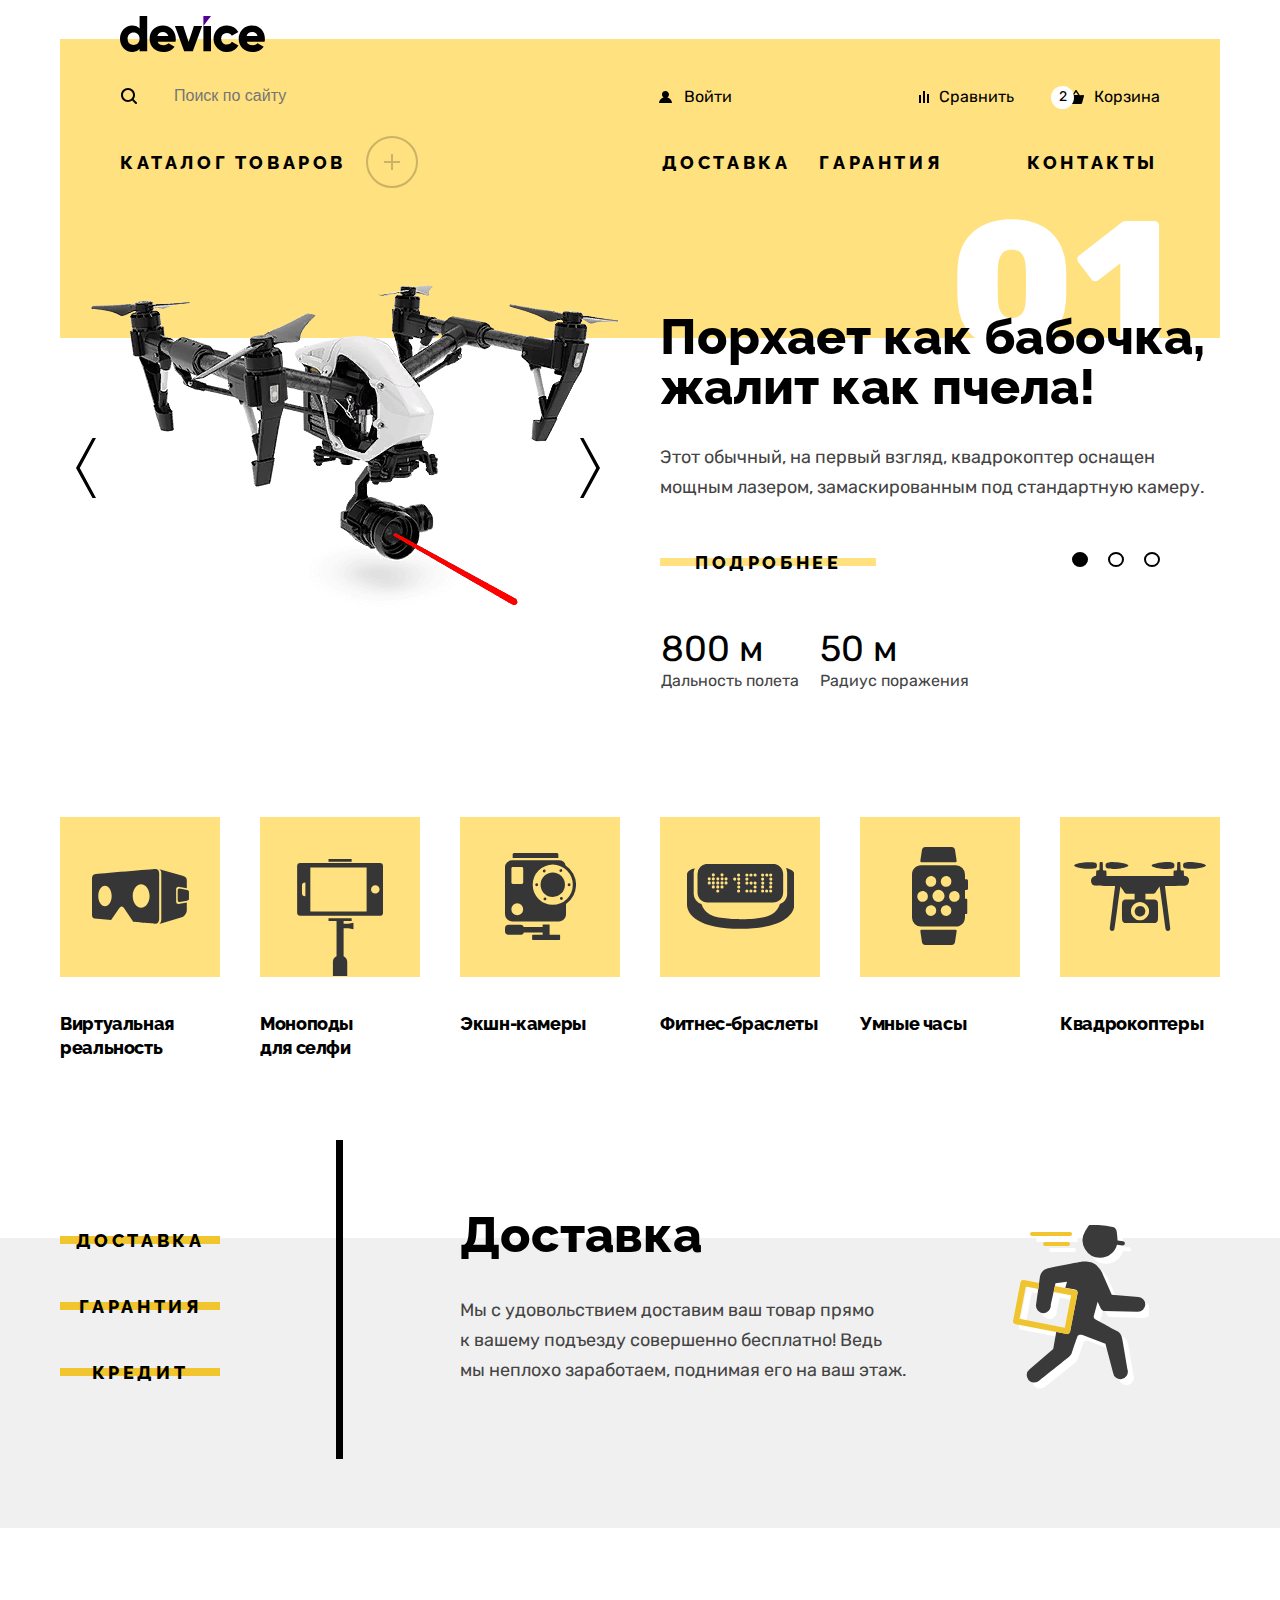
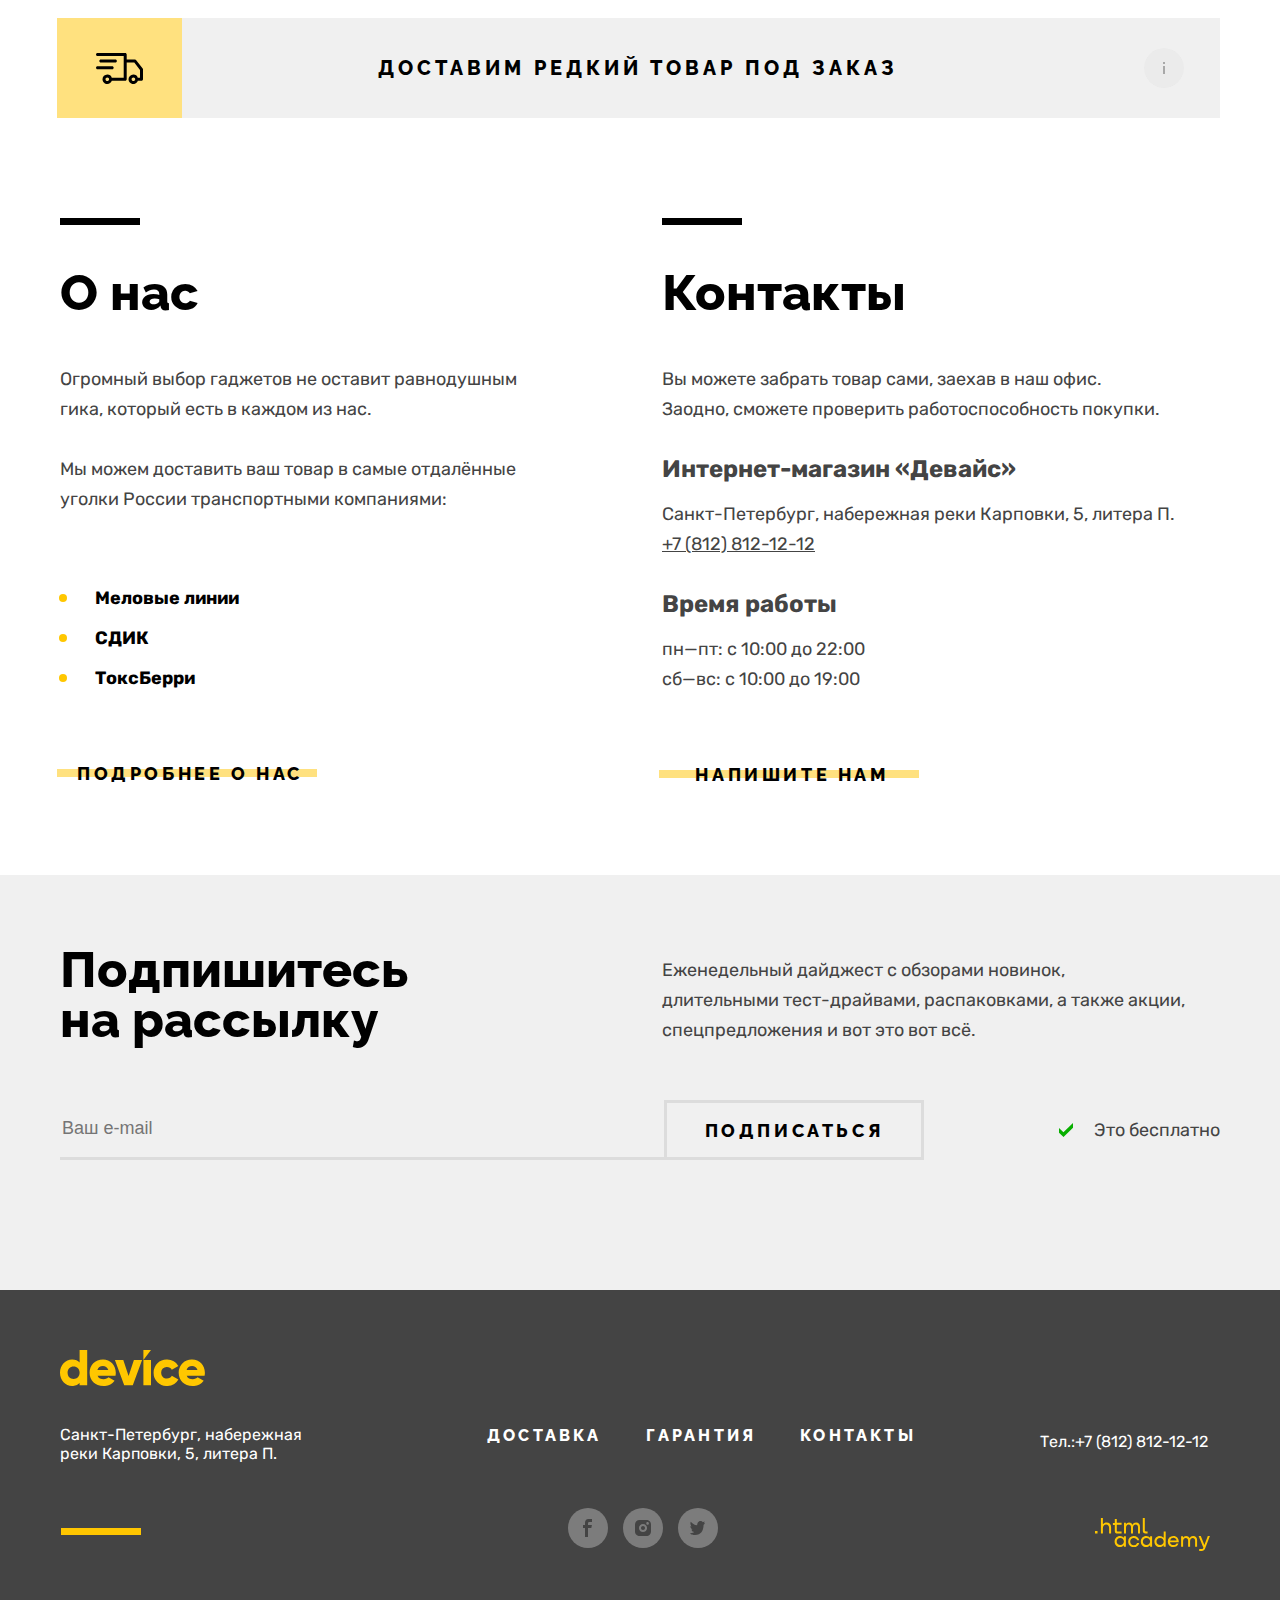
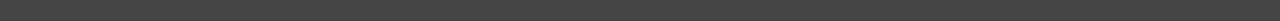
==== index.html @ 858d2d8a "правки" ====
<!DOCTYPE html>

<html lang="ru">
  <head>
    <meta charset="utf-8" />
    <title>HTML Academy: Девайс</title>
    <link rel="stylesheet" href="css/styles.css" type="text/css" />
  </head>
  <body>
    <header class="header-container content-container">
      <h1 class="visually-hidden">Интернет-магазин Девайс</h1>
      <a href="index.html">
        <img
          src="img/logo_header.svg"
          width="145"
          height="36"
          class="header-logo-img"
          alt="логотип Девайс"
        />
      </a>

      <nav class="header-navigation">
        <div class="navigation-user-wrapper">
          <form action="https://echo.htmlacademy.ru/" method="get" class="header-search-form">
            <input name="search" placeholder="Поиск по сайту" type="search" />
            <button type="submit" class="search-button">Найти</button>
          </form>

          <ul class="navigation-list-navigation-user">
            <li class="navigation-item-user">
              <a class="navigation-link login-link" href="#">Вoйти</a>
            </li>
            <li class="navigation-item-user">
              <a class="navigation-link compare-link" href="#">Сравнить</a>
            </li>
            <li class="navigation-item-user">
              <a class="navigation-link basket-link" href="#"><span class="basket-span">2</span>Корзина</a>
            </li>
          </ul>
        </div>

        <ul class="navigation-list">
          <li class="navigation-item header-catalogue-link">
            <a class="user-navigation-link" href="catalog.html"
              >Каталог товаров</a
            >
            <ul class="dropdown-catalog">
              <li class="dropdown-catalog-item">
                 <a class="dropdown-catalog-link" href="#"
                    >Виртуальная реальность</a>
              </li>
              <li class="dropdown-catalog-item">
                  <a class="dropdown-catalog-link" href="catalog.html"
                    >Моноподы для селфи</a>
              </li>
              <li class="dropdown-catalog-item">
                  <a class="dropdown-catalog-link" href="#">Экшн-камеры</a>
              </li>
              <li class="dropdown-catalog-item">
                <a class="dropdown-catalog-link" href="#">Фитнес-браслеты</a>
              </li>
              <li class="dropdown-catalog-item">
                <a class="dropdown-catalog-link" href="#">Умные часы</a>
              </li>
              <li class="dropdown-catalog-item copters-link">
                <a class="dropdown-catalog-link" href="#">Квадрокоптеры</a>
              </li>
            </ul>
          </li>
          <li class="navigation-item">
            <a class="user-navigation-link shipping-link" href="#">Доставка</a>
          </li>
          <li class="navigation-item">
            <a class="user-navigation-link warranty-link" href="#">Гарантия</a>
          </li>
          <li class="navigation-item">
            <a class="user-navigation-link contacts-link" href="#">Контакты</a>
          </li>
        </ul>
      </nav>
    </header>

    <main class="main-container">
      <section class="slider">
        <div class="slider-item content-container">
          <img
            class="slider-image"
            src="img/slider/slider-1.png"
            width="560"
            height="560"
            alt="Коптер"
          />
          <div class="slider-content">
            <button class="slider-button slider-prev" type="button">
              <span class="visually-hidden">Предыдущий товар</span>
            </button>
            <button class="slider-button slider-next" type="button">
              <span class="visually-hidden">Следующий товар</span>
            </button>
            <p class="slider-slogan">
              Порхает как бабочка, <br />
              жалит как пчела!
            </p>
            <p class="slider-item-text">
              Этот обычный, на первый взгляд, квадрокоптер оснащен <br />
              мощным лазером, замаскированным под стандартную камеру.
            </p>
            <div class="slider-link-container">
            <a class="slider-more command-btn" href="#">Подробнее</a>
            <ol class="slider-pagination">
              <li class="slider-pagination-item">
                <button
                  class="
                    slider-pagination-button slider-pagination-button-current
                  "
                  type="button"
                >
                  <span class="visually-hidden">товар 1</span>
                </button>
              </li>
              <li class="slider-pagination-item">
                <button class="slider-pagination-button" type="button">
                  <span class="visually-hidden">товар 2</span>
                </button>
              </li>
              <li class="slider-pagination-item">
                <button class="slider-pagination-button" type="button">
                  <span class="visually-hidden">товар 3</span>
                </button>
              </li>
            </ol>
            </div>
            <table class="slider-table">
              <tr>
                <td>800 м</td>
                <td>50 м</td>
              </tr>
              <tr>
                <th>Дальность полета</th>
                <th>Радиус поражения</th>
              </tr>
            </table>

          </div>
        </div>

        <div class="slider-item content-container slider-item2">
          <img
            class="slider-image"
            src="img/slider/slider-2.png"
            width="560"
            height="560"
            alt="Фитнес-браслет"
          />
          <div class="slider-content">
            <button class="slider-button slider-prev" type="button">
              <span class="visually-hidden">Предыдущий товар</span>
            </button>
            <button class="slider-button slider-next" type="button">
              <span class="visually-hidden">Следующий товар</span>
            </button>
            <p class="slider-slogan">
              Худеем <br />
              правильно!
            </p>
            <p class="slider-item-text">
              Мотивирующие фитнес-браслеты помогут найти в себе силы <br />
              не пропускать занятия и соблюдать диету.
            </p>
            <div class="slider-link-container">
            <a class="slider-more command-btn" href="#">Подробнее</a>
            <ol class="slider-pagination">
              <li class="slider-pagination-item">
                <button
                  class="
                    slider-pagination-button slider-pagination-button-current
                  "
                  type="button"
                >
                  <span class="visually-hidden">товар 1</span>
                </button>
              </li>
              <li class="slider-pagination-item">
                <button class="slider-pagination-button" type="button">
                  <span class="visually-hidden">товар 2</span>
                </button>
              </li>
              <li class="slider-pagination-item">
                <button class="slider-pagination-button" type="button">
                  <span class="visually-hidden">товар 3</span>
                </button>
              </li>
            </ol>
           </div>
            <table>
              <tr>
                <td>48 часов</td>
              </tr>
              <tr>
                <th>Без подзарядки</th>
              </tr>
            </table>

          </div>
        </div>

        <div class="slider-item content-container slider-item3">
          <img
            class="slider-image"
            src="img/slider/slider-3.png"
            width="560"
            height="560"
            alt="Палка для селфи"
          />
          <div class="slider-content">
            <button class="slider-button slider-prev" type="button">
              <span class="visually-hidden">Предыдущий товар</span>
            </button>
            <button class="slider-button slider-next" type="button">
              <span class="visually-hidden">Следующий товар</span>
            </button>
            <p class="slider-slogan">
              Делай селфи, <br />
              как Бен Стиллер!
            </p>
            <p class="slider-item-text">
              Самая длинная палка для селфи доступна в нашем магазине.
              <br />Восемь (Восемь, Карл!) метров диной и весом всего 5 кг.
            </p>
            <div class="slider-link-container">
            <a class="slider-more command-btn" href="#">Подробнее</a>
            <ol class="slider-pagination">
              <li class="slider-pagination-item">
                <button
                  class="
                    slider-pagination-button slider-pagination-button-current
                  "
                  type="button"
                >
                  <span class="visually-hidden">товар 1</span>
                </button>
              </li>
              <li class="slider-pagination-item">
                <button class="slider-pagination-button" type="button">
                  <span class="visually-hidden">товар 2</span>
                </button>
              </li>
              <li class="slider-pagination-item">
                <button class="slider-pagination-button" type="button">
                  <span class="visually-hidden">товар 3</span>
                </button>
              </li>
            </ol>
            </div>
            <table>
              <tr>
                <td>8,5 м</td>
                <td>5 м</td>
                <td>Карбон</td>
              </tr>
              <tr>
                <th>Длина палки</th>
                <th>Вес палки</th>
                <th>Материал</th>
              </tr>
            </table>

          </div>
        </div>
      </section>

      <section class="navigation-catalogue content-container">
        <ul class="catalogue">
          <li class="catalogue-menu-item">
            <a class="catalogue-menu-link vr" href="#"
              >Виртуальная <br />
              реальность</a
            >
          </li>
          <li class="catalogue-menu-item">
            <a class="catalogue-menu-link monopods" href="catalog.html"
              >Моноподы <br />
              для селфи</a
            >
          </li>
          <li class="catalogue-menu-item">
            <a class="catalogue-menu-link cameras" href="#">Экшн-камеры</a>
          </li>
          <li class="catalogue-menu-item">
            <a class="catalogue-menu-link fitness-tracker" href="#">Фитнес-браслеты</a>
          </li>
          <li class="catalogue-menu-item">
            <a class="catalogue-menu-link smart-watch" href="#">Умные часы</a>
          </li>
          <li class="catalogue-menu-item">
            <a class="catalogue-menu-link copters" href="#">Квадрокоптеры</a>
          </li>
        </ul>
      </section>

      <div class="tablist-wrapper">
        <div class="tablist-container content-container">
          <ul role="tablist" class="tablist-menu">
            <li role="presentation">
              <a
                class="tablist-link tablist-shipping command-btn"
                role="tab"
                href="#section1"
                id="tab1"
                aria-selected="true"
              >
                Доставка
              </a>
            </li>
            <li role="presentation">
              <a class="tablist-link tablist-warranty command-btn" role="tab" href="#section2" id="tab2">
                Гарантия
              </a>
            </li>
            <li role="presentation">
              <a class="tablist-link tablist-credit command-btn" role="tab" href="#section3" id="tab3">
                Кредит
              </a>
            </li>
          </ul>

          <section role="tabpanel" id="section1" aria-labelledby="tab1" class="tablist-section tab-shipping-info">
            <h2 class="tab-title">Доставка</h2>
            <p>
              Мы с удовольствием доставим ваш товар прямо <br />
              к вашему подъезду совершенно бесплатно! Ведь <br />
              мы неплохо заработаем, поднимая его на ваш этаж.
            </p>
          </section>

          <section role="tabpanel" id="section2" aria-labelledby="tab2" class="tablist-section tab-warranty-info">
            <h2 class="tab-title">Гарантия</h2>
            <p>
              Если из-за возгорания купленного у нас товара у вас <br>
              сгорит дом — не переживайте, мы выдадим вам новый. <br>
              Товар, не дом, конечно же.
            </p>
          </section>

          <section role="tabpanel" id="section3" aria-labelledby="tab3" class="tablist-section tab-credit-info">
            <h2 class="tab-title">Кредит</h2>
            <p>
              Залезть в долговую яму стало проще! Кредитные <br>
              консультанты подберут для вас наиболее выгодные <br>
              условия кредита. Выгодные для банка, разумеется.
            </p>
          </section>
        </div>
      </div>

      <section class="extra-shipping-wrapper content-container">
        <a class="extra-shipping" href="#">доставим редкий товар под заказ</a>
      </section>

      <div class="about-us-and-contacts content-container">
        <section class="about">
          <h2 class="about-us">О нас</h2>
          <p class="description">
            Огромный выбор гаджетов не оставит равнодушным <br />
            гика, который есть в каждом из нас.
          </p>
          <p class="description">
            Мы можем доставить ваш товар в самые отдалённые <br />
            уголки России транспортными компаниями:
          </p>
          <ul class="shipping-companies">
            <li>
              <a class="shipping-details" href="#">Меловые линии</a>
            </li>
            <li>
              <a class="shipping-details" href="#">СДИК</a>
            </li>
            <li>
              <a class="shipping-details" href="#">ТоксБерри</a>
            </li>
          </ul>

          <a class="more command-btn about-us-and-contacts-info" href="">подробнее о нас</a>
        </section>

        <section class="contacts">
          <h2 class="contacts-title">Контакты</h2>
          <p class="contacts-about description">
            Вы можете забрать товар сами, заехав в наш офис. <br />
            Заодно, сможете проверить работоспособность покупки.
          </p>
          <h3 class="contacts-subtitle">Интернет-магазин «Девайс»</h3>
          <address class="contacts-address">
            <p class="contacts-address-text description">
              Санкт-Петербург, набережная реки Карповки, 5, литера П. <br>

            <a class="contacts-phone" href="tel:88128121212"
              >+7 (812) 812-12-12</a
            >
            </p>
          </address>
          <h3 class="contacts-subtitle">Время работы</h3>
          <ul class="contacts-schedule">
            <li class="contacts-schedule-item">пн—пт: с 10:00 до 22:00</li>
            <li class="contacts-schedule-item">сб—вс: с 10:00 до 19:00</li>
          </ul>
          <a class="feedback command-btn about-us-and-contacts-info" href="#">Напишите нам</a>
        </section>
      </div>

      <div class="newsletter-wrapper">
        <section class="newsletter content-container">
          <div class="newsletter-container">
            <h2 class="newsletter-title">
              Подпишитесь <br />
              на рассылку
            </h2>
            <p class="newsletter-about">
              Еженедельный дайджест с обзорами новинок, <br />
              длительными тест-драйвами, распаковками, а также акции, <br />
              спецпредложения и вот это вот всё.
            </p>
          </div>
          <div class="newsletter-form-wrapper">
          <form class="newsletter-form" action="#" method="post">
            <p class="newsletter-email">
              <input
                class="field"
                placeholder="Ваш e-mail"
                type="email"
                name="newsletter-email"
                id="newsletter-email"
                required
              />
            </p>
            <button class="button newsletter-button" type="submit">
              <span class="newsletter-button-text">Подписаться</span>
            </button>
          </form>

          <p class="newsletter-email-description">Это бесплатно</p>
        </div>
        </section>

      </div>
    </main>

    <footer class="page-footer">
      <div class="content-container">
        <div class="footer-logo-wrapper">
          <a href="index.html">
            <img
              src="img/logo_footer.svg"
              width="145"
              height="36"
              class="footer-logo"
              alt="логотип Девайс"
            />
          </a>
        </div>
        <div class="footer-content-wrapper">
          <address class="footer-contacts-address">
            <p class="footer-contacts-address-text">
              Санкт-Петербург, набережная <br />
              реки Карповки, 5, литера П.
            </p>
          </address>

          <nav>
            <ul class="footer-navigation">
              <li class="footer-link">
                <a class="footer-nav-link footer-shipping-link" href="#">Доставка</a>
              </li>
              <li class="footer-link">
                <a class="footer-nav-link footer-warranty-link" href="#">Гарантия</a>
              </li>
              <li class="footer-link">
                <a class="footer-nav-link footer-contacts-link" href="#">Контакты</a>
              </li>
            </ul>
          </nav>
          <a class="footer-phone" href="tel:88128121212">Тел.:+7 (812) 812-12-12</a>
        </div>

        <div class="socials-htmlacademy-wrapper">
          <ul class="footer-social-list">
            <li class="footer-social-item">
              <a class="footer-social-link facebook" href="https://www.facebook.com/htmlacademy"></a>
              <span class="visually-hidden">Facebook</span>
            </li>
            <li class="footer-social-item">
              <a class="footer-social-link instagram" href="https://www.instagram.com/htmlacademy/"></a>
              <span class="visually-hidden">Instagram</span>
            </li>
            <li class="footer-social-item">
              <a class="footer-social-link twitter" href="https://twitter.com/htmlacademy_ru"></a>
              <span class="visually-hidden">twitter</span>
            </li>
          </ul>

          <p class="footer-hmltacademy">
            <a href="https://htmlacademy.ru/" class="footer-academy-link">
            </a>
          </p>
        </div>
      </div>
    </footer>
  </body>
</html>
---- css/styles.css ----
@font-face {
  font-family: "Rubik";
  font-style: normal;
  font-weight: 400;
  src: url("../fonts/rubik/rubik-400.woff2") format("woff2");
  font-display: swap;
}

@font-face {
  font-family: "Rubik";
  font-style: normal;
  font-weight: 700;
  src: url("../fonts/rubik/rubik-700.woff2") format("woff2");
  font-display: swap;
}

@font-face {
  font-family: "Rubik";
  font-style: normal;
  font-weight: 800;
  src: url("../fonts/rubik/rubik-800.woff2") format("woff2");
  font-display: swap;
}

@font-face {
  font-family: "Raleway";
  font-style: normal;
  font-weight: 800;
  src: url("../fonts/raleway/raleway-800.woff2") format("woff2");
  font-display: swap;
}

html {
  height: 100%;
}

body {
  margin: 0;
  display: flex;
  min-height: 100%;
  flex-direction: column;
  font-family: "Rubik", "Arial", sans-serif;
  font-style: normal;
  font-weight: 400;
  font-size: 18px;
  line-height: 30px;
  color: #444444;
  background-color: #ffffff;
}

.visually-hidden {
  position: absolute;
  width: 1px;
  height: 1px;
  margin: -1px;
  padding: 0;
  border: 0;
  clip: rect(0 0 0 0);
  overflow: hidden;
}

h1,
h2,
h3,
p {
  margin-top: 0px;
  margin-bottom: 0px;
}

ul {
  margin-top: 0px;
  margin-bottom: 0px;
  padding-inline-start: 0px;
  list-style-type: none;
}

ol {
  display: flex;
  margin-top: 0px;
  margin-bottom: 0px;
  padding-inline-start: 0px;
  list-style-type: none;

}

fieldset {
  border: 0;
  margin: 0px;
  padding: 0px;
}

legend {
  padding: 0px;
}

.content-container {
  width: 1160px;
  min-width: 1160px;
  margin-left: auto;
  margin-right: auto;
  padding-left: 0px;
}

input:focus-visible, button:focus-visible, a:focus-visible {
  outline: none;
}

/*  header  */

.header-container {
  background: linear-gradient(to bottom, #ffffff 39px, #ffe17f 39px);
  box-sizing: border-box;
  padding-left: 60px;
  padding-right: 60px;
  padding-top: 16px;
  padding-bottom: 40px;
}

.navigation-user-wrapper {
  display: flex;
  flex-wrap: wrap;
  justify-content: space-between;
  margin-top: 15px;
  margin-bottom: 22px;
}

.header.logo {
  display:inline-block;
  margin-bottom: -8px;
}

input[type="search"] {
  position: relative;
  width: 356px;
  height: 40px;
  box-sizing: border-box;
  background: url("../img/nav_header/search.svg") no-repeat -1px;
  background-color: transparent;
  padding: 10px 10px 10px 52px;
  border: 2px solid transparent;
  border-top-left-radius: 20px;
  border-bottom-left-radius: 20px;

  font-size: 16px;
}

input[type="search"]::before {
  content: "";
  position: relative;
  display: block;
  background: url("../img/nav_header/search.svg") no-repeat;
}

input[type="search"]::-webkit-search-cancel-button {
  display: none;
}



input[type="search"]:focus-visible {
  border: 2px solid #af4fff;
  border-top-left-radius: 20px;
  border-bottom-left-radius: 20px;
}


.input[type="search"]:placeholder-shown {
  border: 2px solid #000000;
  border-top-left-radius: 20px;
  border-bottom-left-radius: 20px;
}

.search-button {
  width: 160px;
  height: 40px;
  margin-left: -6px;
  padding: 10px 50px;
  background-color: transparent;
  border: 2px solid #000000;
  border-top-right-radius: 20px;
  border-bottom-right-radius: 20px;

}

input:placeholder-shown ~ button {
  display: none;
}


.search-button:hover {
  background-color: #000000;
  color: #ffffff;
}

.search-button:focus-visible {
  border-color: #af4fff;
}

.search-button:active {
  background-color: #000000;
  color: #b3b3b3;
}


.navigation-list-navigation-user {
  display: flex;
  width: 500px;
  justify-content: space-between;
  align-items: center;

}


.navigation-link {
  display: flex;
  align-items: center;
  padding: 10px 20px;
  box-sizing: border-box;
  border: 2px solid transparent;
  border-radius: 20px;


  font-size: 16px;
  line-height: 18px;
  color: #000000;
  text-decoration: none;
}


.navigation-link:hover {
  opacity: 0.6;
}

.navigation-link:focus-visible {
  padding: 10px 20px;
  box-sizing: border-box;
  border: 2px solid #AF4FFF;
  border-radius: 20px;
}

.navigation-link:active {
  opacity: 0.3;
}

.login-link {
  margin-left: -23px;
}

.login-link::before {
  display: block;
  content: "";
  background-image: url("../img/nav_header/login.svg");
  width: 13px;
  height: 12px;
  margin-right: 12px;
}


.compare-link {
  margin-right: -133px;
  margin-left: auto;
}

.compare-link::before {
  display: block;
  content: "";
  background-image: url("../img/nav_header/compare.svg");
  width: 10px;
  height: 12px;
  margin-right: 10px;
}

.basket-link {
  position: relative;
  margin-right: -22px;
}

.basket-link::before {
  display: block;
  content: "";
  background-image: url("../img/nav_header/basket.svg");
  width: 16px;
  height: 14px;
  margin-right: 10px;
}

.basket-span {
  position: absolute;
  left: 3px;
  padding-top: 2px;
  width: 23px;
  height: 21px;
  background-color: white;
  border-radius: 50%;
  text-align: center;

  font-size: 14px;
}

.navigation-list {
  display: flex;
  padding-left: 0px;
  justify-content: space-between;
}

.user-navigation-link {
  display: block;
  padding: 10px 18px;
  border: 2px solid transparent;
  border-radius: 20px;
  box-sizing: border-box;

  font-family: "Raleway";
  font-weight: 800;
  line-height: 21px;
  text-transform: uppercase;
  letter-spacing: 0.2em;
  color: #000000;
  text-decoration: none;
}

.header-catalogue-link {
  position: relative;

  display: block;
  margin-right: auto;
  margin-left: -20px;
}

.header-catalogue-link::before {
  position: absolute;
  display: block;
  content: "";
  left: 100%;
  top: -9%;
  width: 16px;
  height: 16px;
  padding: 16px;
  background-image: url("../img/nav_header/catalog-btn.svg");
  background-repeat: no-repeat;
  border: 2px solid #000000;
  border-radius: 50%;
  opacity: 0.2;
  background-position: center;
  z-index: 2;
  transition: all 0.6s ease;
}



.header-catalogue-link:hover .dropdown-catalog {
  display: grid;
}

.header-catalogue-link:hover::before {
  background-image: url("../img/nav_header/cat-btn-hov.svg");
  opacity: 1;
}

.header-catalogue-link:active {
  opacity: 0.3;
}

.header-catalogue-link:active::before {
  background-image: url("../img/nav_header/cat-btn-hov.svg");
}

.warranty-link {

  margin-left: -11px;
  margin-right: 45px;
}

.contacts-link {

  margin-right: -18px;
}

.shipping-link:hover, .warranty-link:hover, .contacts-link:hover {
  color: #000000;
  text-decoration: underline;
  text-underline-offset: 8px;
}

.user-navigation-link:focus-visible {
  border: 2px solid #AF4FFF;
}

.shipping-link:active, .warranty-link:active, .contacts-link:active {
  border-bottom: 2px solid #000000;
  opacity: 0.3;
}

.dropdown-catalog {
display: none;

position: absolute;
width: 1100px;
left: -40px;
z-index: 2;
padding-left: 60px;
padding-top: 35px;
padding-bottom: 40px;
grid-template-rows: repeat(3, auto);
grid-template-columns: repeat(auto-fit, minmax(0, max-content));
grid-auto-flow: column;
gap: 10px 50px;

background-color: #ffe17f;
}



.copters-link {
grid-column: 3;
}


.dropbtn {
  display: flex;
}

.dropdown-catalog-link {
  display: block;
  border: 2px solid transparent;
  border-radius: 20px;
  padding: 5px 10px;
  box-sizing: border-box;
  font-size: 16px;
  line-height: 18px;
  color: #000000;


  text-decoration: none;
}

.dropdown-catalog-link:hover {
  opacity: 0.6;
}

.dropdown-catalog-link:focus-visible {
  border: 2px solid #af4fff;
}

.dropdown-catalog-link:active {
  opacity: 0.3;
}


/*  main  */

.main-container {
  flex-grow: 1;
}

.slider {
  margin-top: -38px;
  margin-bottom: 70px;
  counter-reset: number 0;

}

.slider-item {
  position: relative;
  display: flex;
  background: linear-gradient(to bottom, #ffe17f 27%, #ffffff 27%);
  counter-increment: number;
}

.slider-item2, .slider-item3 {
  display: none;
}

.slider-item::before {
  content: "0" counter(number);

  position: absolute;
  right: 50px;
  top: 15%;

  font-family: "Rubik";
  font-style: normal;
  font-weight: 800;
  font-size: 180px;
  line-height: 30px;
  color: #ffffff;
}

.slider-content {
  position: relative;

  width: 560px;
  margin-left: 40px;
  padding-top: 125px;
}

.slider-slogan {
  margin-bottom: 30px;

  font-family: "Raleway";
  font-weight: 800;
  font-size: 50px;
  line-height: 50px;
  color: #000000;
}

.slider-item-text {
  margin-bottom: 50px;
}

.slider-link-container {
  display: flex;
  justify-content: space-between;
  padding-right: 60px;
  margin-bottom: 60px;
}

.slider-more {
  display: flex;
  position: relative;
  padding-left: 35px;
  padding-right: 35px;
  text-align: center;
  justify-content: center;
  z-index: 1;
}

.slider-pagination-button {
  display: block;

  width: 10px;
  height: 15px;
  border: 2px solid #000000;
  border-radius: 50%;
  background-color: transparent;
}

.slider-pagination-button:hover {
  opacity: 0.6;
}

.slider-pagination-button:focus-visible {
  border: 2px solid #af4fff;
}


.slider-pagination-button:active {
  opacity: 0.3;
}

.slider-pagination-button-current {
  display: block;

  width: 10px;
  height: 15px;
  border: 2px solid #000000;
  border-radius: 50%;
  background-color: #000000;
}

.slider-pagination-item {
  display: block;
  margin-right: 20px;
}

.slider-pagination-item:last-child {
  margin-right: 0px;
}

.slider-more::before {
  content: "";
  position: absolute;
  top: 30%;
  width: 100%;
  height: 8px;
  background-color: #ffe17f;
  z-index: -1;
  transition: all 0.6s ease;
}

.slider-more:hover::before {
  transform: scaleY(6);
}

.slider-more:focus-visible::before {
  background-color: #af4fff;
}

.slider-more:active {
  color: rgba(0, 0, 0, 0.3);
}

.slider-more:active:before {
  transform: scaleY(6);
}

.command-btn {
  font-family: "Raleway";
  font-weight: 800;
  font-size: 18px;
  line-height: 21px;
  text-transform: uppercase;
  letter-spacing: 0.2em;
  color: #000000;
  text-decoration: none;
}


.slider-table {
  display: flex;
  justify-content: space-between;
  border-spacing: 0px;

}

.slider th {
  font-weight: 400;
  font-size: 16px;
  text-align: left;
}

.slider td {
  font-size: 36px;
  color: #000000;
  padding-right: 55px;
  text-align: left;
}

.slider-prev {
  position: absolute;
  top: 43%;
  left: -106%;
  padding: 10px;
  border: 2px solid transparent;
  border-radius: 6px;
  background-image: url("../img/slider/slider-prev.svg");
  background-color: transparent;
  background-position: center;
  width: 40px;
  height: 80px;
  background-repeat: no-repeat;
  border: 0;


}

.slider-next {
  position: absolute;
  top: 43%;
  left: -16%;
  padding: 10px;
  border: 2px solid transparent;
  border-radius: 6px;
  background-image: url("../img/slider/slider-next.svg");
  background-color: transparent;
  width: 40px;
  height: 80px;
  background-repeat: no-repeat;
  background-position: center;



}

.slider-button:hover {
  opacity: 0.6;
}

.slider-button:focus-visible {
  border: 2px solid #af4fff;
}

.slider-button:active {
  opacity: 0.3;
}

.navigation-catalogue {
  margin-bottom: 70px;

}

.catalogue {
  display: flex;
  justify-content: space-between;
}


.catalogue-menu-link {
  position: relative;
  display: block;
  min-width: 160px;

  font-family: "Raleway";
  font-weight: 800;
  line-height: 24px;
  letter-spacing: -0.02em;
  color: #000000;
  text-decoration: none;
}

.catalogue-menu-link::before {

  display: block;
  content: "";
  width: 160px;
  height: 160px;
  margin-bottom: 35px;
  background-color: #ffe17f;
}

.catalogue-menu-link::after {
  position: absolute;
  display: block;
  content: "";
  width: 160px;
  height: 160px;
  top: -1px;
  margin-bottom: 35px;

}

.catalogue-menu-link:hover::before {
  background-color: #ffc700;
}

.catalogue-menu-link:focus-visible {
  color: #af4fff;
}

.catalogue-menu-link:focus-visible::before {
  outline: 5px solid #af4fff;
}

.catalogue-menu-link:active::before {
  background-color: #ffc700;
}

.catalogue-menu-link:active::after {
  opacity: 0.3;
}

.vr::after {

  background-image: url(../img/catalog_menu/vr.svg);
  background-repeat: no-repeat;
  background-position: center;
}

.monopods::after {

  background-image: url(../img/catalog_menu/monopods.svg);
  background-repeat: no-repeat;
  background-position: bottom;
}

.cameras::after{

  background-image: url(../img/catalog_menu/action_cams.svg);
  background-repeat: no-repeat;
  background-position: center;
}

.fitness-tracker::after {

  background-image: url(../img/catalog_menu/fitness_trackers.svg);
  background-repeat: no-repeat;
  background-position: center;
}

.smart-watch::after {

  background-image: url(../img/catalog_menu/smart_watch.svg);
  background-repeat: no-repeat;
  background-position: center;
}

.copters::after {

  background-image: url(../img/catalog_menu/quadcopters.svg);
  background-repeat: no-repeat;
  background-position: center;
}



.tablist {
  font-family: "Raleway";
  font-weight: 800;
  line-height: 22px;
  text-transform: uppercase;
  letter-spacing: 0.2em;
  color: #000000;
  text-decoration: none;
}

.tablist-wrapper {
  width: 100%;
  height: 318px;
  margin-top: 150px;
  margin-bottom: 90px;
  background: linear-gradient(to top, #f0f0f0 290px, #ffffff 28px);
}

.tablist-container {
  display: flex;
}

.tablist-menu {
  width: 280px;
  position: relative;
  padding-top: 20px;
}

.tablist-menu::after {
  position: absolute;
  content: "";
  display: block;
  top: -70px;
  right: -1%;
  width: 7px;
  height: 319px;
  background-color: #000000;
}

.tablist-link {
  position: relative;
  display: block;
  width: 160px;
  margin-bottom: 45px;
  z-index: 1;
  text-align: center;
}


.tablist-link::before {
  content: "";
  position: absolute;
  top: 30%;
  left: 0;
  z-index: -1;
  width: 100%;
  height: 8px;
  background-color: #f0c52e;
  transition: all 0.6s ease;
}

.tablist-link:hover::before {
  transform: scaleY(6);
}

.tablist-link:focus-visible::before {
  background-color: #af4fff;
}

.tablist-link:active {
  color: #ffe17f;
}

.tablist-link:active::before {
  transform: scale(1.8, 6);
  left: 52px;
  background-color: #000000;
}


.tablist-section {
  position: relative;
  padding-left: 120px;
}



.tab-title {
  margin-bottom: 35px;
  position: relative;
}


.tab-shipping-info::before {
  content:"";
  position: absolute;
  top: 15px;
  right: -242px;
  width: 136px;
  height: 164px;
  background-image: url(../img/tablist/delivery.svg);
}

.tab-warranty-info {
  display: none;
}

.tab-credit-info {
  display: none;
}

.tab-warranty-info::before {
  content:"";
  position: absolute;
  top: -10px;
  right: -234px;
  width: 171px;
  height: 195px;
  background-image: url(../img/tablist/warranty.svg);
}

.tab-credit-info::before {
  content:"";
  position: absolute;
  top: -10px;
  right: -234px;
  width: 156px;
  height: 188px;
  background-image: url(../img/tablist/credit.svg);
}

.tab-title,
.about-us,
.contacts-title,
.newsletter h2,
.inner-header-title {
  font-family: "Raleway";
  font-weight: 800;
  font-size: 50px;
  line-height: 50px;
  color: #000000;
}

.about-us-and-contacts {
  display: flex;
  justify-content: space-between;
  margin-bottom: 90px;
  padding-top: 40px;
}

.contacts {
  padding-right: 45px;
}

.about-us, .contacts-title {
  display: block;
  position: relative;
}

.about-us::before, .contacts-title::before {
  content: "";
  position: absolute;
  width: 80px;
  height: 7px;
  top: -50px;
  background-color: #000000;
}

.newsletter-about {
  padding-right: 35px;
  padding-top: 10px;
}



.extra-shipping {
  position: relative;
  display: flex;
  height: 100px;
  align-items: center;
  justify-content: center;
  box-sizing: border-box;
  margin-bottom: 110px;
  padding-right: 30px;
  padding-left: 25px;

  border: 5px solid transparent;
  background-color: #f0f0f0;

  font-family: "Raleway";
  font-weight: 800;
  font-size: 20px;
  line-height: 24px;
  text-transform: uppercase;
  letter-spacing: 0.2em;
  color: #000000;
  background-color: #f0f0f0;
  text-decoration: none;
}

.extra-shipping::before {
  content: "";
  position: absolute;
  border: 2px solid transparent;
  box-sizing: border-box;
  left: -8px;
  width: 125px;
  height: 100px;
  background: #ffe17f url(../img/special_delivery.svg) no-repeat;
  background-position: center;
}

.extra-shipping::after {
  position: absolute;
  display: block;
  right: 31px;
  content: "";
  min-width: 40px;
  min-height: 40px;
  border-radius: 50%;
  border: 0;
  background-image: url("../img/extra-shipping-info.svg");
  opacity: 0.3;
  align-self: center;
}

.extra-shipping:hover {
  background-color: rgba(235, 235, 235, 1);
}

.extra-shipping:hover::before {
  background-color: #ffc700;
}

.extra-shipping:hover::after {
  opacity: 1;
}

.extra-shipping:focus-visible {
  border: 5px solid #af4fff;
}

.extra-shipping:focus-visible::before {
  border: 5px solid #af4fff;
  border-right: 0;

}

.extra-shipping:active {
  opacity: 0.3;
}

.extra-shipping:active::before {
  background-color: #ffc700;
}

.shipping-details {
  position: relative;
  display: flex;
  padding-left: 35px;
  margin-bottom: 20px;
  align-items: center;

  font-weight: 700;
  line-height: 20px;
  color: #000000;
  text-decoration: none;
}

.shipping-details::before {
  position: absolute;
  display: block;
  content: "";
  left: -1px;
  width: 8px;
  height: 8px;
  border-radius: 50%;
  background-color: #ffc700;

}

.newsletter-wrapper {
  width: 100%;
  background-color: #f0f0f0;
  padding-top: 70px;
  padding-bottom: 130px;
}

.newsletter-container {
  display: flex;
  justify-content: space-between;
  margin-bottom: 55px;

}

.about-us-and-contacts h2 {
  margin-bottom: 46px;
}

.contacts-subtitle {
  margin-bottom: 15px;

  font-weight: 700;
  font-size: 24px;
}

.description {
  display: block;
  margin-bottom: 30px;
}

.shipping-companies {
  margin-top: 74px;
}


.feedback, .more {
  position: relative;
  display: block;
  z-index: 1;
  width: 260px;
  text-align: center;
}

.feedback {
  margin-top: 70px;
}

.more {
  margin-top: 75px;
}

.feedback::before, .more::before {
  content: "";
  position: absolute;
  top: 30%;
  left: -1%;
  z-index: -1;
  width: 100%;
  height: 8px;
  background-color: #ffe17f;
  transition: all 0.6s ease;
}

.feedback:hover::before, .more:hover::before {
  transform: scaleY(6);
}

.feedback:focus-visible::before, .more:focus-visible::before {
  background-color: #af4fff;
}
.feedback:active, .more:active {
  color: rgba(0, 0, 0, 0.3);
}

.feedback:active::before, .more:active::before {
  transform: scaleY(6);
}

.contacts-address-text,
.contacts-phone {
  font-style: normal;
  font-size: inherit;
  line-height: inherit;
  color: inherit;
  background-color: inherit;
}


.newsletter-form-wrapper {
  display: flex;
  justify-content: space-between;
}

.newsletter-form {
  display: flex;
}

input[type="email"] {
  width: 600px;
  height: 55px;

  background-color: transparent;
  border: 0;
  border-bottom: 3px solid #dcdcdc;

  font-size: 18px;
}

input[type="email"]:hover {
  border-bottom: 3px solid #ebebeb;
}

input[type="email"]:focus-visible {
background-color: #dcdcdc;
border-bottom: 3px solid #dcdcdc;
}

input[type="email"]:active {
  border-bottom: 3px solid #000000;
}

.newsletter-button {
  display: block;
  width: 260px;
  height: 60px;
  background-color: transparent;
  border: 3px solid #dcdcdc;

  font-family: "Raleway";
  font-weight: 800;
  font-size: 18px;
  line-height: 21px;
  text-transform: uppercase;
  letter-spacing: 0.2em;
  color: #000000;
  background-color: #f0f0f0;
}

.newsletter-button:hover {
  color: #ffffff;
  background-color: #000000;
  border: 3px solid #000000;
}

.newsletter-button:focus-visible {
  border: 3px solid #af4fff;
}

.newsletter-button:active {
  color: #4c4c4c;
  background-color: #000000;
  border: 3px solid #000000;
}

.newsletter-email-description {
  position: relative;
  display: flex;
  align-items: center;
}

.newsletter-email-description::before {
  position: relative;
  display: block;
  content: "";
  left: -21px;
  width: 14px;
  height: 14px;
  background: url("../img/check_green.svg") no-repeat;

}

/*  footer  */

.page-footer {
  width: 100%;
  background-color: #444444;
  padding-top: 60px;
  padding-bottom: 60px;

  font-size: 16px;
  line-height: 19px;
  color: #ffffff;
}

.footer-logo-wrapper {
  margin-bottom: 35px;
}

.footer-content-wrapper {
  display: flex;
  justify-content: space-between;
  margin-bottom: 45px;
}

.footer-navigation {
  display: flex;
  width: 400px;
  margin-left: auto;
  justify-content: space-between;
}

.footer-nav-link {
  padding: 10px 20px;
  border: 2px solid transparent;
  border-radius: 20px;

  font-family: "Raleway";
  font-weight: 800;
  line-height: 21px;
  text-transform: uppercase;
  letter-spacing: 0.2em;
  color: inherit;
  background-color: inherit;
  text-decoration: none;
}

.footer-nav-link:hover {
  color: #ffc700;
  text-decoration: underline;
  text-underline-offset: 8px;
}

.footer-nav-link:focus-visible {
  border: 2px solid #af4fff;
}

.footer-nav-link:active {
  opacity: 0.3;
  color: #ffc700;
  text-decoration: underline;
  text-underline-offset: 8px;
}

.footer-contacts-address {
  font-style: normal;
  color: inherit;
  background-color: inherit;
}

.socials-htmlacademy-wrapper {
  position: relative;
  display: flex;
  justify-content: flex-end;
}

.socials-htmlacademy-wrapper::before {
  content: "";
  position: absolute;
  bottom: 50%;
  left: 1px;
  width: 80px;
  height: 7px;
  background-color: #ffc600;
}

.footer-social-list {
  display: flex;
  flex-wrap: wrap;
  justify-content: center;
  width: 400px;
  margin-right: 235px;
}

.footer-social-item {
  min-width: 40px;
  min-height: 40px;
  margin-right: 15px;
}

.footer-social-link::before {
  display: block;
  content: "";
  width: 40px;
  height: 40px;
  border: 5px solid transparent;
  border-radius: 50%;
  box-sizing: border-box;
  background-position: center;
  background-color: rgba(255, 255, 255, 0.3);
  background-repeat: no-repeat;
}

.facebook::before {
  background-image: url("../img/socials/facebook.svg");
}

.instagram::before {
  background-image: url("../img/socials/instagram.svg");
}

.twitter::before {
  background-image: url("../img/socials/twitter.svg");
}

.footer-social-link:hover::before {
  background-color: #ffc700;
}

.footer-social-link:focus-visible::before {
  border: 5px solid #af4fff;
  background-color: transparent;
}

.facebook:focus-visible:before {
  background-image: url("../img/socials/facebook-focus-visible.svg");
}

.instagram:focus-visible:before {
  background-image: url("../img/socials/instagram-focus-visible.svg");
}

.twitter:focus-visible:before {
  background-image: url("../img/socials/twitter-focus-visible.svg");
}

.footer-social-link:active::before {
  background-color: #ffc700;
  opacity: 0.3;
}


.footer-academy-link::before {
  content: "";
  display: block;
  box-sizing: border-box;
  border: 2px solid transparent;
  border-radius: 20px;
  width: 135px;
  height: 53px;
  padding: 20px;
  background-image: url("../img/htmlacademy_logo.svg");
  background-repeat: no-repeat;
  background-position: center;
}

.footer-academy-link:hover::before {
  background-image: url("../img/htmlacademy_logo_hover.svg");
}

.footer-academy-link:focus-visible::before {
  border: 2px solid #af4fff;
}

.footer-academy-link:active::before {
  background-image: url("../img/htmlacademy_logo_hover.svg");
  opacity: 0.3;
}

.footer-phone {
  display: inline;
  padding: 0px 10px;
  border: 2px solid transparent;
  border-radius: 20px;

  line-height: 30px;
  font-style: normal;
  color: inherit;
  background-color: inherit;
  text-decoration: none;
}

.footer-phone:hover {
  color: #ffc700;
}

.footer-phone:focus-visible {
  border: 2px solid #af4fff;
}

.footer-phone:active {
  color: #ffc700;
  opacity: 0.3;
}

.footer-hmltacademy {
  display: flex;
  justify-content: flex-end;
}

/*  catalog  */

.logout-link {
  margin-left: -20px;

}

.inner-header {
  margin-bottom: 40px;
}

.breadcrumbs {
  display: flex;

  margin-top: 15px;
}

.breadcrumbs-link {
  position: relative;
  display: flex;
  margin-right: 17px;
  padding: 5px 12px;
  border: 5px solid transparent;

  color: #666666;
  font-size: 16px;
  line-height: 19px;
  text-decoration: none;
}

.breadcrumbs-link::after {
  position: absolute;
  content: "";
  display: block;
  top: 40%;
  left: 104%;
  width: 4px;
  height: 7px;
  background: url("../img/breadcrmb-arrow.svg") no-repeat;
  opacity: 0.3;
}

.breadcrumbs-link:first-child {
  margin-left: -17px;
}


.breadcrumbs-link:hover {
  color: #000000;
}

.breadcrumbs-link:focus-visible {

  border: 5px solid #af4fff;
}

.breadcrumbs-link:active {
  color: #b3b3b3;
}



.catalog-wrapper {
  margin-top: 40px;
  padding-left: 60px;
}

.catalog-content-wrapper {
  display: flex;
}

.filter-container {

  background-color: #e5e5e5;
}


.filter {
  width: 200px;
  padding-top: 70px;
  padding-right: 70px;


  font-size: 16px;
  line-height: 19px;
  color: #000000;
  background-color: #e5e5e5;
}

.categories {
  width: 270px;
  height: 20px;
  padding-top: 25px;
  padding-bottom: 25px;

  font-family: "Raleway";
  font-weight: 800;
  font-size: 16px;
  line-height: 19px;
  text-transform: uppercase;
  letter-spacing: 0.2em;
  color: #000000;
  background-color: #dcdcdc;
}

.catalog-filter-title {
  margin-bottom: 30px;

  font-weight: bold;
  line-height: 20px;
  letter-spacing: -0.02em;
  color: #000000;
}

.catalog-filter-group {
  padding-bottom: 30px;
}

.filter-button {
  position: relative;
  border: 0px;
  padding: 0 40px;
  background-color: inherit;
  z-index: 1;
}

.filter-button::before {
  position: absolute;
  content: "";
  display: block;
  width: 100%;
  height: 8px;
  left: -1px;
  top: 30%;
  z-index: -1;
  background-color: #ffc700;
  transition: all 0.6s ease;
}

.filter-button:hover::before {
transform: scaleY(6);
}

.filter-button:focus-visible::before {
  background-color: #af4fff;
}

.filter-button:active {
  color: rgba(0, 0, 0, 0.3);
}

.filter-button:active::before {
  transform: scaleY(6);

  }

.control-label {
  display: block;
  margin-bottom: 20px;
}

.sorting-wrapper {
  height: 20px;
  display: flex;
  align-items: center;
  justify-content: space-between;
  padding-top: 25px;
  padding-bottom: 25px;

  background-color: #ebebeb;
}


.sorting {
  padding-left: 70px;

  font-family: "Raleway";
  font-weight: 800;
  font-size: 16px;
  line-height: 19px;
  text-transform: uppercase;
  letter-spacing: 0.2em;
  color: #000000;
  background-color: #ebebeb;
}

.sorting-buttons {
  display: flex;
  width: 40px;
  padding-right: 10px;
  justify-content: space-between;

}

.sort-up {
  width: 10px;
  height: 10px;
  background: url(../img/sorting-up.svg) no-repeat transparent;
  opacity: 0.2;

}

.sort-down {
  display: block;
  width: 10px;
  height: 10px;
  background: url(../img/sorting-down.svg) no-repeat transparent;

}

.sort-up:hover, .sort-down:hover {
  opacity: 0.5;
}

.sort-up:focus-visible, .sort-down:focus-visible {
  outline: 5px solid #af4fff;
  outline-offset: 10px;
}

.sort-up:active, .sort-down:active {
  opacity: 1;
}

.product-list-container {
  padding-top: 70px;
  padding-left: 70px;
  padding-bottom: 77px;
}

.product-list {
  display: grid;
  grid-template-columns: repeat(2, 1fr);
  gap: 40px;
}

.product-card {
  position: relative;
}

.product-card-image {
  width: 360px;
  height: 380px;
  margin-bottom: 30px;
  object-fit: contain;
}

.product-card-info {
  display: flex;
  justify-content: space-between;
}

.product-card-link {
  display: block;

  text-decoration: none;
}

.product-card:hover .product-card-more {
  display: block;
}

.product-card-link:hover .product-card-image {
  opacity: 0.8;
}

.product-card-more:hover .product-card-image {
  opacity: 0.8;
}

.product-card-more {
  display: none;

  position: absolute;
  width: 180px;
  top: 39%;
  left: 26%;
  text-align: center;
  z-index: 2;
}

.product-card-more::before {
  position: absolute;
  content: "";
  display: block;
  width: 100%;
  height: 8px;
  left: -1px;
  top: 30%;
  z-index: -1;
  background-color: #ffc700;
  transition: all 0.6s ease;
}

.product-card-more:hover::before {
transform: scaleY(6);
}

.product-card-more:focus-visible::before {
  background-color: #af4fff;
}

.product-card-more:active {
  color: rgba(0, 0, 0, 0.3);
}

.product-card-more:active::before {
  transform: scaleY(6);

  }

.product-card-link:focus-visible .product-card-title {
  color: #af4fff;
}

.product-card-link:focus-visible .product-card-price {
  color: #af4fff;
}

.product-card-link:focus-visible .product-card-image {
  outline: 5px solid #af4fff;
}

.product-card-title {
  max-width: 75%;

  font-weight: bold;
  font-size: 18px;
  line-height: 24px;
  letter-spacing: -0.02em;
  color: #000000;
}

.product-card-price {
  padding-left: 58px;

  line-height: 22px;
  color: #444444;
}


.pagination {
  display: flex;
  width: 700px;
  height: 70px;
  justify-content: space-between;
  align-items: center;
  padding-left: 30px;
  padding-right: 30px;
  background-color: #ebebeb;
}

.pagination-list {
  display: flex;
  width: 180px;
  justify-content: space-between;
}

.button-pagination-show-more {
  min-width: 760px;
  min-height: 55px;
  margin-top: 44px;
  margin-bottom: 50px;
  border: 3px solid #e5e5e5;
  box-sizing: border-box;
}

.button-pagination-show-more:hover {
  border: 3px solid #000000;
}

.button-pagination-show-more:focus-visible {
  border: 3px solid transparent;
  outline: 5px solid #af4fff;
}

.button-pagination-show-more:active {
  border: 3px solid #000000;
  opacity: 0.3;
}

.button-pagination-show-more,
.pagination-previous,
.pagination-next {
  font-family: "Raleway";
  font-weight: 800;
  font-size: 16px;
  line-height: 19px;
  text-transform: uppercase;
  letter-spacing: 0.2em;
  color: #000000;
  text-decoration: none;
}

.pagination-link {
  display: block;
  padding-top: 25px;
  padding-bottom: 25px;

  font-size: 16px;
  line-height: 19px;
  color: #444444;
  background-color: #ebebeb;
  text-decoration: none;
}

.pagination-link:hover + .pagination-previous {
  background-color: rgba(220, 220, 220, 1)
}

.pagination-link:hover .pagination-next {
  background-color: rgba(220, 220, 220, 1)
}

.pagination-number {
  width: 40px;
  text-align: center;
}
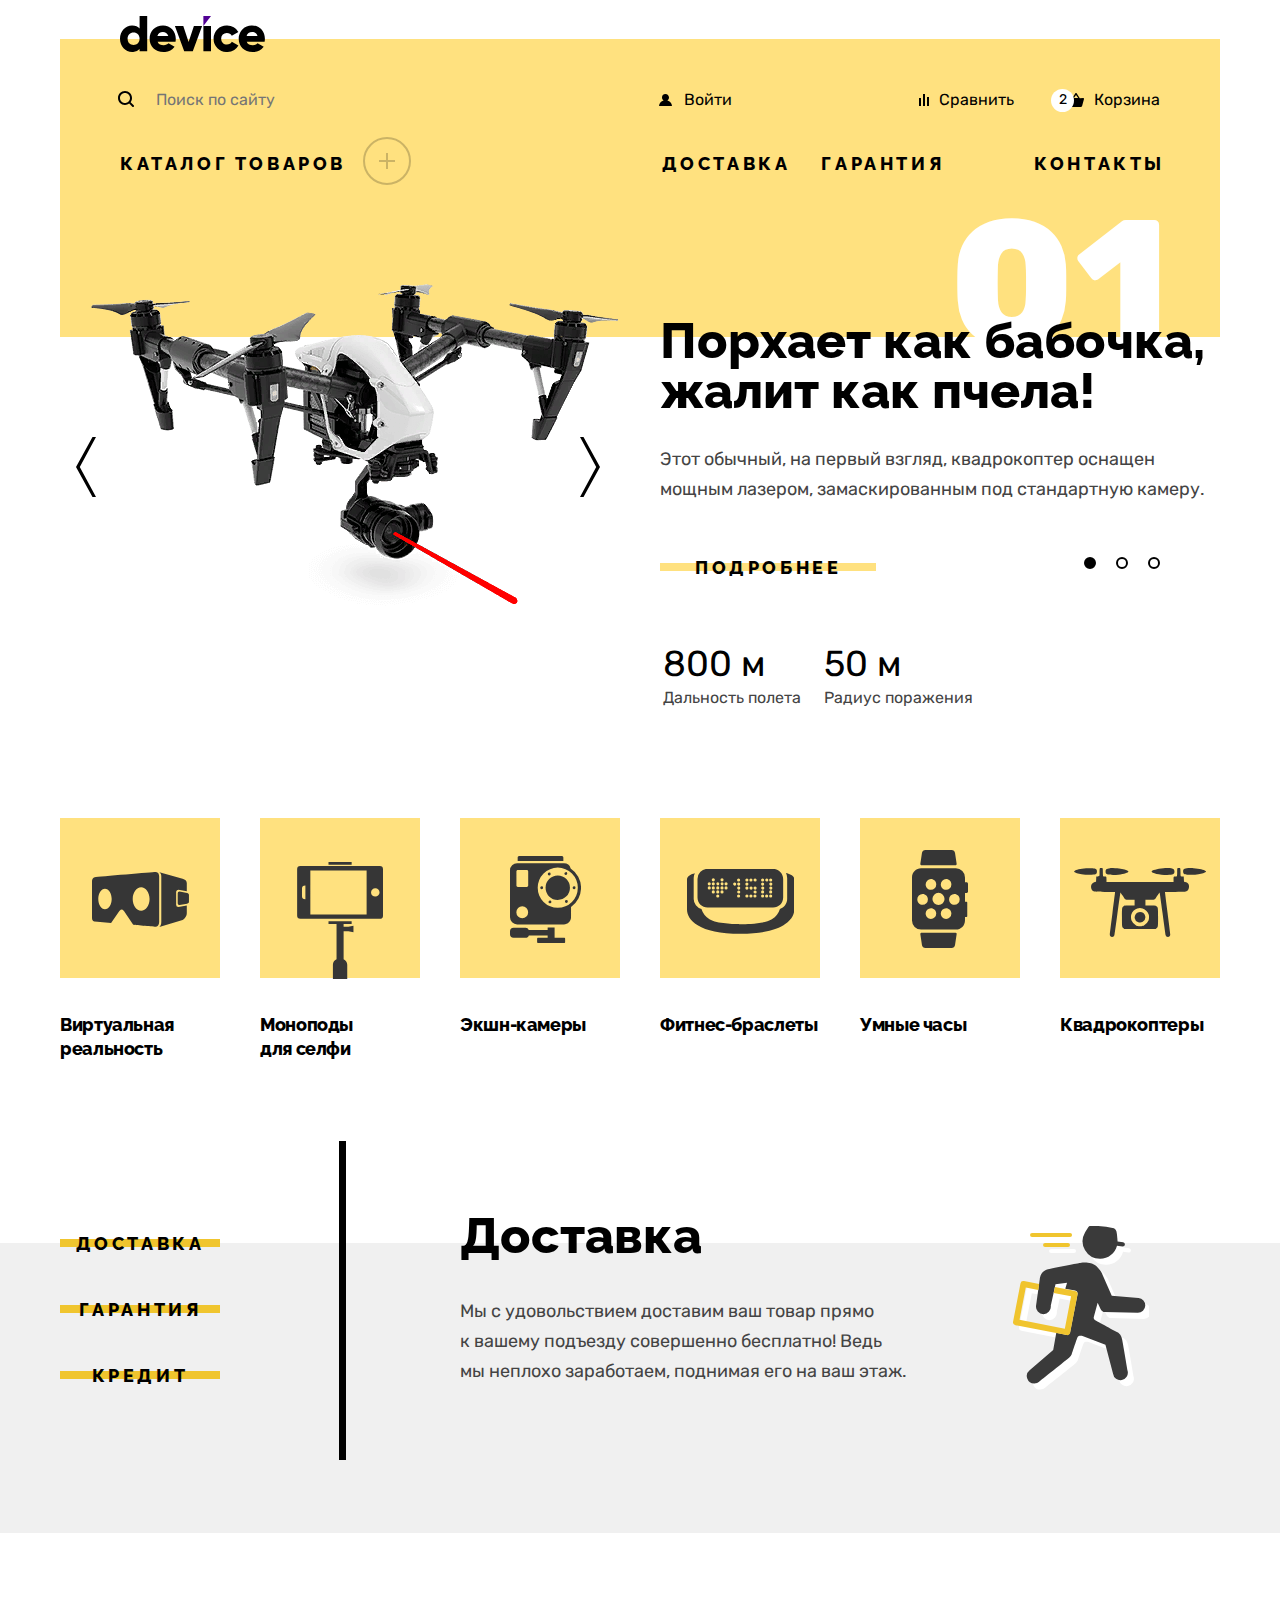
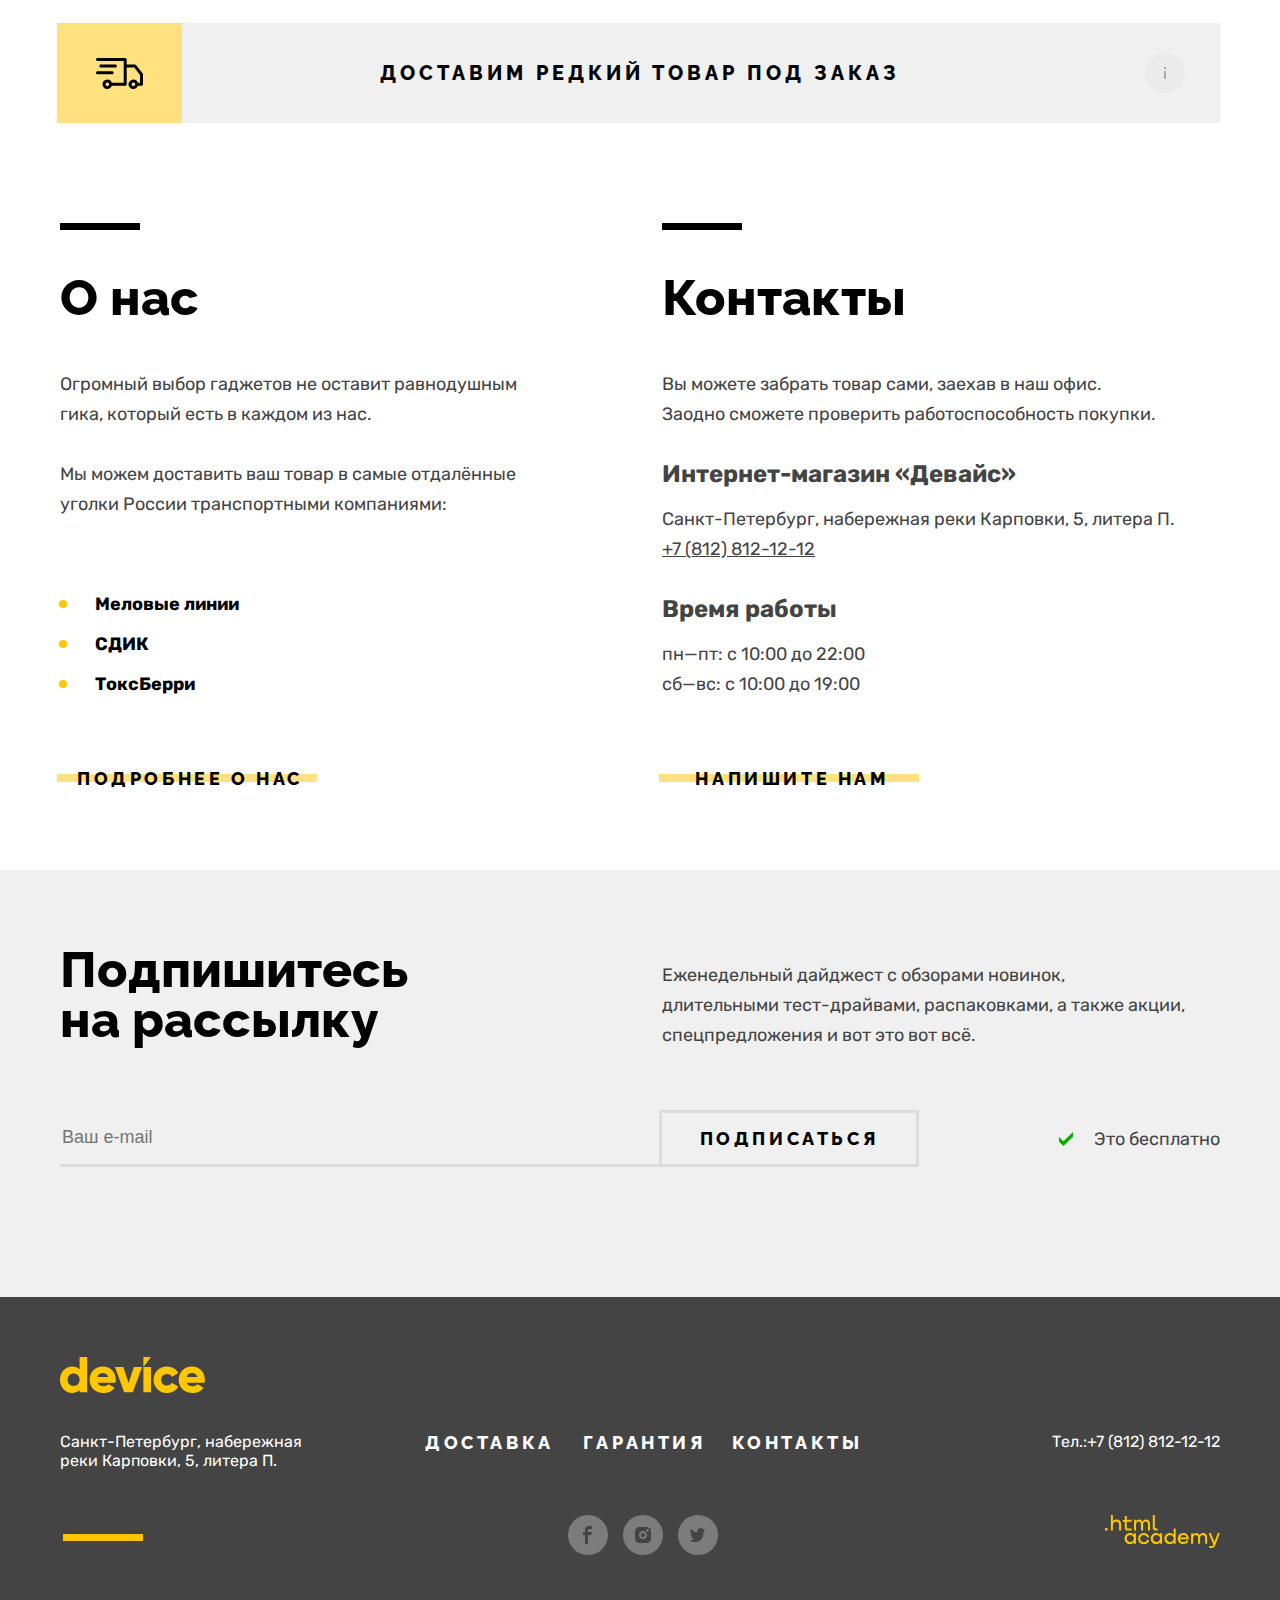
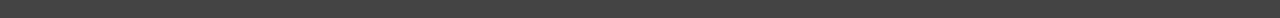
==== commit fb203a8a: "правки по дз" ====
--- a/index.html
+++ b/index.html
@@ -22,8 +22,8 @@
       <nav class="header-navigation">
         <div class="navigation-user-wrapper">
           <form action="https://echo.htmlacademy.ru/" method="get" class="header-search-form">
-            <input name="search" placeholder="Поиск по сайту" type="search" />
-            <button type="submit" class="search-button">Найти</button>
+            <input name="search"  class="input-header-search" placeholder="Поиск по сайту" type="search" />
+            <button type="submit" class="header-search-button">Найти</button>
           </form>
 
           <ul class="navigation-list-navigation-user">
@@ -213,10 +213,10 @@
             alt="Палка для селфи"
           />
           <div class="slider-content">
-            <button class="slider-button slider-prev" type="button">
+            <button class="slider-button slider3-prev" type="button">
               <span class="visually-hidden">Предыдущий товар</span>
             </button>
-            <button class="slider-button slider-next" type="button">
+            <button class="slider-button slider3-next" type="button">
               <span class="visually-hidden">Следующий товар</span>
             </button>
             <p class="slider-slogan">
@@ -225,7 +225,7 @@
             </p>
             <p class="slider-item-text">
               Самая длинная палка для селфи доступна в нашем магазине.
-              <br />Восемь (Восемь, Карл!) метров диной и весом всего 5 кг.
+              <br />Восемь (Восемь, Карл!) метров длиной и весом всего 5 кг.
             </p>
             <div class="slider-link-container">
             <a class="slider-more command-btn" href="#">Подробнее</a>
@@ -254,9 +254,9 @@
             </div>
             <table>
               <tr>
-                <td>8,5 м</td>
-                <td>5 м</td>
-                <td>Карбон</td>
+                <td class="slider3-td">8,5 м</td>
+                <td class="slider3-td">5 м</td>
+                <td class="slider3-td">Карбон</td>
               </tr>
               <tr>
                 <th>Длина палки</th>
@@ -354,7 +354,9 @@
       </div>
 
       <section class="extra-shipping-wrapper content-container">
-        <a class="extra-shipping" href="#">доставим редкий товар под заказ</a>
+        <a class="extra-shipping" href="#">доставим редкий товар под заказ
+          <i class="etra-shipping-info-icon"></i>
+        </a>
       </section>
 
       <div class="about-us-and-contacts content-container">
@@ -387,7 +389,7 @@
           <h2 class="contacts-title">Контакты</h2>
           <p class="contacts-about description">
             Вы можете забрать товар сами, заехав в наш офис. <br />
-            Заодно, сможете проверить работоспособность покупки.
+            Заодно сможете проверить работоспособность покупки.
           </p>
           <h3 class="contacts-subtitle">Интернет-магазин «Девайс»</h3>
           <address class="contacts-address">
@@ -425,7 +427,7 @@
           <form class="newsletter-form" action="#" method="post">
             <p class="newsletter-email">
               <input
-                class="field"
+                class="main-newsletter-email"
                 placeholder="Ваш e-mail"
                 type="email"
                 name="newsletter-email"
--- a/css/styles.css
+++ b/css/styles.css
@@ -105,6 +105,11 @@
   outline: none;
 }
 
+a, input, button {
+  cursor: pointer;
+}
+
+
 /*  header  */
 
 .header-container {
@@ -120,8 +125,8 @@
   display: flex;
   flex-wrap: wrap;
   justify-content: space-between;
-  margin-top: 15px;
-  margin-bottom: 22px;
+  margin-top: 18px;
+  margin-bottom: 20px;
 }
 
 .header.logo {
@@ -129,51 +134,35 @@
   margin-bottom: -8px;
 }
 
-input[type="search"] {
-  position: relative;
+.header-search-form {
+  display: flex;
+}
+
+.input-header-search {
   width: 356px;
   height: 40px;
+  margin-left: -16px;
   box-sizing: border-box;
-  background: url("../img/nav_header/search.svg") no-repeat -1px;
+  background: url("../img/nav_header/search.svg") no-repeat 12px 10px;
   background-color: transparent;
-  padding: 10px 10px 10px 52px;
+  padding: 10px 10px 10px 50px;
   border: 2px solid transparent;
   border-top-left-radius: 20px;
   border-bottom-left-radius: 20px;
-
+  font-family: "Rubik";
+  font-weight: 400;
   font-size: 16px;
 }
 
-input[type="search"]::before {
-  content: "";
-  position: relative;
-  display: block;
-  background: url("../img/nav_header/search.svg") no-repeat;
-}
-
-input[type="search"]::-webkit-search-cancel-button {
+
+.input-header-search::-webkit-search-cancel-button {
   display: none;
 }
 
-
-
-input[type="search"]:focus-visible {
-  border: 2px solid #af4fff;
-  border-top-left-radius: 20px;
-  border-bottom-left-radius: 20px;
-}
-
-
-.input[type="search"]:placeholder-shown {
-  border: 2px solid #000000;
-  border-top-left-radius: 20px;
-  border-bottom-left-radius: 20px;
-}
-
-.search-button {
+.header-search-button {
+  display: none;
   width: 160px;
   height: 40px;
-  margin-left: -6px;
   padding: 10px 50px;
   background-color: transparent;
   border: 2px solid #000000;
@@ -182,21 +171,36 @@
 
 }
 
-input:placeholder-shown ~ button {
-  display: none;
-}
-
-
-.search-button:hover {
+
+.input-header-search:placeholder-shown:focus-visible {
+  border: 2px solid #af4fff;
+  border-radius: 20px;
+}
+
+
+.input-header-search:not(:placeholder-shown) {
+  border: 2px solid #000000;
+  border-top-left-radius: 20px;
+  border-bottom-left-radius: 20px;
+  border-right: transparent;
+}
+
+.input-header-search:not(:placeholder-shown) + .header-search-button {
+  display: inline-block;
+  text-align: center;
+}
+
+
+.header-search-button:hover {
   background-color: #000000;
   color: #ffffff;
 }
 
-.search-button:focus-visible {
+.header-search-button:focus-visible {
   border-color: #af4fff;
 }
 
-.search-button:active {
+.header-search-button:active {
   background-color: #000000;
   color: #b3b3b3;
 }
@@ -331,11 +335,11 @@
   position: absolute;
   display: block;
   content: "";
-  left: 100%;
-  top: -9%;
-  width: 16px;
-  height: 16px;
-  padding: 16px;
+  left: 99%;
+  top: -8%;
+  width: 14px;
+  height: 14px;
+  padding: 15px;
   background-image: url("../img/nav_header/catalog-btn.svg");
   background-repeat: no-repeat;
   border: 2px solid #000000;
@@ -365,15 +369,16 @@
   background-image: url("../img/nav_header/cat-btn-hov.svg");
 }
 
+.shipping-link {
+  margin-right: -9px;
+}
+
 .warranty-link {
-
-  margin-left: -11px;
-  margin-right: 45px;
+  margin-right: 50px;
 }
 
 .contacts-link {
-
-  margin-right: -18px;
+  margin-right: -25px;
 }
 
 .shipping-link:hover, .warranty-link:hover, .contacts-link:hover {
@@ -397,14 +402,14 @@
 position: absolute;
 width: 1100px;
 left: -40px;
-z-index: 2;
-padding-left: 60px;
+z-index: 1;
+padding-left: 59px;
 padding-top: 35px;
-padding-bottom: 40px;
+padding-bottom: 56px;
 grid-template-rows: repeat(3, auto);
 grid-template-columns: repeat(auto-fit, minmax(0, max-content));
 grid-auto-flow: column;
-gap: 10px 50px;
+gap: 20px 45px;
 
 background-color: #ffe17f;
 }
@@ -413,6 +418,7 @@
 
 .copters-link {
 grid-column: 3;
+padding-left: 15px;
 }
 
 
@@ -422,10 +428,8 @@
 
 .dropdown-catalog-link {
   display: block;
-  border: 2px solid transparent;
+
   border-radius: 20px;
-  padding: 5px 10px;
-  box-sizing: border-box;
   font-size: 16px;
   line-height: 18px;
   color: #000000;
@@ -439,7 +443,8 @@
 }
 
 .dropdown-catalog-link:focus-visible {
-  border: 2px solid #af4fff;
+  outline: 2px solid #af4fff;
+  outline-offset: 8px;
 }
 
 .dropdown-catalog-link:active {
@@ -454,8 +459,8 @@
 }
 
 .slider {
-  margin-top: -38px;
-  margin-bottom: 70px;
+  margin-top: -40px;
+  margin-bottom: 72px;
   counter-reset: number 0;
 
 }
@@ -491,11 +496,11 @@
 
   width: 560px;
   margin-left: 40px;
-  padding-top: 125px;
+  padding-top: 130px;
 }
 
 .slider-slogan {
-  margin-bottom: 30px;
+  margin-bottom: 28px;
 
   font-family: "Raleway";
   font-weight: 800;
@@ -505,14 +510,14 @@
 }
 
 .slider-item-text {
-  margin-bottom: 50px;
+  margin-bottom: 53px;
 }
 
 .slider-link-container {
   display: flex;
   justify-content: space-between;
   padding-right: 60px;
-  margin-bottom: 60px;
+  margin-bottom: 68px;
 }
 
 .slider-more {
@@ -527,9 +532,9 @@
 
 .slider-pagination-button {
   display: block;
-
-  width: 10px;
-  height: 15px;
+  padding: 0;
+  height: 12px;
+  width: 12px;
   border: 2px solid #000000;
   border-radius: 50%;
   background-color: transparent;
@@ -550,9 +555,9 @@
 
 .slider-pagination-button-current {
   display: block;
-
-  width: 10px;
-  height: 15px;
+  padding: 0;
+  height: 12px;
+  width: 12px;
   border: 2px solid #000000;
   border-radius: 50%;
   background-color: #000000;
@@ -609,7 +614,6 @@
 .slider-table {
   display: flex;
   justify-content: space-between;
-  border-spacing: 0px;
 
 }
 
@@ -624,6 +628,10 @@
   color: #000000;
   padding-right: 55px;
   text-align: left;
+}
+
+td.slider3-td {
+  padding-right: 75px;
 }
 
 .slider-prev {
@@ -644,6 +652,22 @@
 
 }
 
+.slider3-prev {
+  position: absolute;
+  top: 54%;
+  left: -106%;
+  padding: 10px;
+  border: 2px solid transparent;
+  border-radius: 6px;
+  background-image: url("../img/slider/slider-prev.svg");
+  background-color: transparent;
+  background-position: center;
+  width: 40px;
+  height: 80px;
+  background-repeat: no-repeat;
+  border: 0;
+}
+
 .slider-next {
   position: absolute;
   top: 43%;
@@ -659,7 +683,21 @@
   background-position: center;
 
 
-
+}
+
+.slider3-next {
+  position: absolute;
+  top: 54%;
+  left: -16%;
+  padding: 10px;
+  border: 2px solid transparent;
+  border-radius: 6px;
+  background-image: url("../img/slider/slider-next.svg");
+  background-color: transparent;
+  width: 40px;
+  height: 80px;
+  background-repeat: no-repeat;
+  background-position: center;
 }
 
 .slider-button:hover {
@@ -714,7 +752,7 @@
   content: "";
   width: 160px;
   height: 160px;
-  top: -1px;
+  top: 1px;
   margin-bottom: 35px;
 
 }
@@ -754,14 +792,14 @@
 }
 
 .cameras::after{
-
+  left: 5px;
   background-image: url(../img/catalog_menu/action_cams.svg);
   background-repeat: no-repeat;
   background-position: center;
 }
 
 .fitness-tracker::after {
-
+  top: 3px;
   background-image: url(../img/catalog_menu/fitness_trackers.svg);
   background-repeat: no-repeat;
   background-position: center;
@@ -775,7 +813,7 @@
 }
 
 .copters::after {
-
+  top: 4px;
   background-image: url(../img/catalog_menu/quadcopters.svg);
   background-repeat: no-repeat;
   background-position: center;
@@ -795,7 +833,8 @@
 
 .tablist-wrapper {
   width: 100%;
-  height: 318px;
+  min-width: 1160px;
+  height: 322px;
   margin-top: 150px;
   margin-bottom: 90px;
   background: linear-gradient(to top, #f0f0f0 290px, #ffffff 28px);
@@ -808,7 +847,7 @@
 .tablist-menu {
   width: 280px;
   position: relative;
-  padding-top: 20px;
+  padding-top: 22px;
 }
 
 .tablist-menu::after {
@@ -816,7 +855,7 @@
   content: "";
   display: block;
   top: -70px;
-  right: -1%;
+  right: -2%;
   width: 7px;
   height: 319px;
   background-color: #000000;
@@ -858,7 +897,7 @@
 
 .tablist-link:active::before {
   transform: scale(1.8, 6);
-  left: 52px;
+  left: 54px;
   background-color: #000000;
 }
 
@@ -929,7 +968,7 @@
 .about-us-and-contacts {
   display: flex;
   justify-content: space-between;
-  margin-bottom: 90px;
+  margin-bottom: 80px;
   padding-top: 40px;
 }
 
@@ -953,7 +992,7 @@
 
 .newsletter-about {
   padding-right: 35px;
-  padding-top: 10px;
+  padding-top: 15px;
 }
 
 
@@ -963,11 +1002,11 @@
   display: flex;
   height: 100px;
   align-items: center;
-  justify-content: center;
+  justify-content: space-between;
   box-sizing: border-box;
   margin-bottom: 110px;
   padding-right: 30px;
-  padding-left: 25px;
+  padding-left: 315px;
 
   border: 5px solid transparent;
   background-color: #f0f0f0;
@@ -983,23 +1022,8 @@
   text-decoration: none;
 }
 
-.extra-shipping::before {
-  content: "";
-  position: absolute;
-  border: 2px solid transparent;
-  box-sizing: border-box;
-  left: -8px;
-  width: 125px;
-  height: 100px;
-  background: #ffe17f url(../img/special_delivery.svg) no-repeat;
-  background-position: center;
-}
-
-.extra-shipping::after {
-  position: absolute;
-  display: block;
-  right: 31px;
-  content: "";
+.etra-shipping-info-icon {
+  display: block;
   min-width: 40px;
   min-height: 40px;
   border-radius: 50%;
@@ -1007,19 +1031,42 @@
   background-image: url("../img/extra-shipping-info.svg");
   opacity: 0.3;
   align-self: center;
+
+}
+
+.extra-shipping::before {
+  content: "";
+  position: absolute;
+  border: 2px solid transparent;
+  box-sizing: border-box;
+  left: -8px;
+  width: 125px;
+  height: 100px;
+  background-color: #ffe17f;
+  background-position: center;
+}
+
+.extra-shipping::after {
+  content: "";
+  position: absolute;
+  box-sizing: border-box;
+  left: -8px;
+  width: 125px;
+  height: 100px;
+  background: url(../img/special_delivery.svg) no-repeat transparent;
+  background-position: center;
+
 }
 
 .extra-shipping:hover {
   background-color: rgba(235, 235, 235, 1);
+  opacity: 1;
 }
 
 .extra-shipping:hover::before {
   background-color: #ffc700;
 }
 
-.extra-shipping:hover::after {
-  opacity: 1;
-}
 
 .extra-shipping:focus-visible {
   border: 5px solid #af4fff;
@@ -1032,11 +1079,17 @@
 }
 
 .extra-shipping:active {
-  opacity: 0.3;
-}
+  color: rgba(220, 220, 220, 0.5);
+}
+
 
 .extra-shipping:active::before {
   background-color: #ffc700;
+}
+
+
+.extra-shipping:active::after {
+  opacity: 0.3;
 }
 
 .shipping-details {
@@ -1066,15 +1119,16 @@
 
 .newsletter-wrapper {
   width: 100%;
+  min-width: 1160px;
   background-color: #f0f0f0;
-  padding-top: 70px;
+  padding-top: 75px;
   padding-bottom: 130px;
 }
 
 .newsletter-container {
   display: flex;
   justify-content: space-between;
-  margin-bottom: 55px;
+  margin-bottom: 60px;
 
 }
 
@@ -1095,13 +1149,14 @@
 }
 
 .shipping-companies {
-  margin-top: 74px;
+  margin-top: 75px;
 }
 
 
 .feedback, .more {
   position: relative;
   display: block;
+  top: -1px;
   z-index: 1;
   width: 260px;
   text-align: center;
@@ -1161,9 +1216,9 @@
   display: flex;
 }
 
-input[type="email"] {
-  width: 600px;
-  height: 55px;
+.main-newsletter-email {
+  width: 595px;
+  height: 52px;
 
   background-color: transparent;
   border: 0;
@@ -1172,23 +1227,31 @@
   font-size: 18px;
 }
 
-input[type="email"]:hover {
+.main-newsletter-email:hover {
   border-bottom: 3px solid #ebebeb;
 }
 
-input[type="email"]:focus-visible {
+.main-newsletter-email:focus-visible {
 background-color: #dcdcdc;
 border-bottom: 3px solid #dcdcdc;
 }
 
-input[type="email"]:active {
+.main-newsletter-email:active {
   border-bottom: 3px solid #000000;
 }
 
+/* ошибка при вводе адреса
+
+input:invalid {
+  border-bottom: 3px solid #ff3d3d;
+}
+
+*/
+
 .newsletter-button {
   display: block;
   width: 260px;
-  height: 60px;
+  height: 57px;
   background-color: transparent;
   border: 3px solid #dcdcdc;
 
@@ -1239,6 +1302,7 @@
 
 .page-footer {
   width: 100%;
+  min-width: 1160px;
   background-color: #444444;
   padding-top: 60px;
   padding-bottom: 60px;
@@ -1260,9 +1324,8 @@
 
 .footer-navigation {
   display: flex;
-  width: 400px;
-  margin-left: auto;
-  justify-content: space-between;
+  width: 460px;
+  flex-wrap: wrap;
 }
 
 .footer-nav-link {
@@ -1271,6 +1334,7 @@
   border-radius: 20px;
 
   font-family: "Raleway";
+  font-size: 18px;
   font-weight: 800;
   line-height: 21px;
   text-transform: uppercase;
@@ -1280,6 +1344,18 @@
   text-decoration: none;
 }
 
+.footer-shipping-link {
+  margin-left: -44px;
+}
+
+.footer-warranty-link {
+  margin-left: -15px;
+}
+
+.footer-contacts-link {
+  margin-left: -18px;
+}
+
 .footer-nav-link:hover {
   color: #ffc700;
   text-decoration: underline;
@@ -1312,8 +1388,8 @@
 .socials-htmlacademy-wrapper::before {
   content: "";
   position: absolute;
-  bottom: 50%;
-  left: 1px;
+  bottom: 40%;
+  left: 3px;
   width: 80px;
   height: 7px;
   background-color: #ffc600;
@@ -1324,7 +1400,7 @@
   flex-wrap: wrap;
   justify-content: center;
   width: 400px;
-  margin-right: 235px;
+  margin-right: 245px;
 }
 
 .footer-social-item {
@@ -1368,15 +1444,15 @@
 }
 
 .facebook:focus-visible:before {
-  background-image: url("../img/socials/facebook-focus-visible.svg");
+  background-image: url("../img/socials/facebook-focus.svg");
 }
 
 .instagram:focus-visible:before {
-  background-image: url("../img/socials/instagram-focus-visible.svg");
+  background-image: url("../img/socials/instagram-focus.svg");
 }
 
 .twitter:focus-visible:before {
-  background-image: url("../img/socials/twitter-focus-visible.svg");
+  background-image: url("../img/socials/twitter-focus.svg");
 }
 
 .footer-social-link:active::before {
@@ -1414,11 +1490,9 @@
 
 .footer-phone {
   display: inline;
-  padding: 0px 10px;
-  border: 2px solid transparent;
+  height: 20px;
   border-radius: 20px;
 
-  line-height: 30px;
   font-style: normal;
   color: inherit;
   background-color: inherit;
@@ -1430,7 +1504,8 @@
 }
 
 .footer-phone:focus-visible {
-  border: 2px solid #af4fff;
+  outline: 2px solid #af4fff;
+  outline-offset: 10px;
 }
 
 .footer-phone:active {
@@ -1440,29 +1515,45 @@
 
 .footer-hmltacademy {
   display: flex;
-  justify-content: flex-end;
+  margin-top: -10px;
+  margin-right: -10px;
 }
 
 /*  catalog  */
 
+
 .logout-link {
-  margin-left: -20px;
-
+  margin-left: -25px;
+
+}
+
+.compare-link-login::before {
+  display: block;
+  content: "";
+  background-image: url("../img/nav_header/compare.svg");
+  width: 10px;
+  height: 12px;
+  margin-right: 10px;
 }
 
 .inner-header {
   margin-bottom: 40px;
+  padding-left: 120px;
 }
 
 .breadcrumbs {
   display: flex;
 
-  margin-top: 15px;
+  margin-top: 10px;
+}
+
+.breadcrumbs-item {
+  position: relative;
+  display: flex;
 }
 
 .breadcrumbs-link {
-  position: relative;
-  display: flex;
+
   margin-right: 17px;
   padding: 5px 12px;
   border: 5px solid transparent;
@@ -1473,12 +1564,12 @@
   text-decoration: none;
 }
 
-.breadcrumbs-link::after {
+.breadcrumbs-item::after {
   position: absolute;
   content: "";
   display: block;
   top: 40%;
-  left: 104%;
+  right: 15px;
   width: 4px;
   height: 7px;
   background: url("../img/breadcrmb-arrow.svg") no-repeat;
@@ -1489,6 +1580,10 @@
   margin-left: -17px;
 }
 
+.breadcrumbs-item:last-child::after {
+  display: none;
+}
+
 
 .breadcrumbs-link:hover {
   color: #000000;
@@ -1503,20 +1598,46 @@
   color: #b3b3b3;
 }
 
+.main-inner {
+  flex-grow: 1;
+}
 
 
 .catalog-wrapper {
-  margin-top: 40px;
+  margin-top: 38px;
+  min-height: 100%;
+}
+
+.catalog-grid-container {
+  display: grid;
+  grid-template-columns: 1fr auto 1fr;
+}
+
+.catalog-grid-container::before {
+  content: "";
+  background: linear-gradient(180deg, #dcdcdc 70px, #e5e5e5 70px);
+}
+
+.catalog-grid-container::after {
+  content: "";
+  background: linear-gradient(180deg, #ebebeb 70px, transparent 70px);
+}
+
+.catalog-content-wrapper {
+  grid-column: 2;
+  display: flex;
+  width: 1160px;
+  max-width: 100%;
+}
+
+.filter-container {
   padding-left: 60px;
-}
-
-.catalog-content-wrapper {
-  display: flex;
+  background-color: #e5e5e5;
 }
 
 .filter-container {
-
-  background-color: #e5e5e5;
+  content: "";
+  background: linear-gradient(180deg, #dcdcdc 70px, #e5e5e5 70px);
 }
 
 
@@ -1564,7 +1685,7 @@
 .filter-button {
   position: relative;
   border: 0px;
-  padding: 0 40px;
+  padding: 70px 40px;
   background-color: inherit;
   z-index: 1;
 }
@@ -1576,7 +1697,7 @@
   width: 100%;
   height: 8px;
   left: -1px;
-  top: 30%;
+  top: 47%;
   z-index: -1;
   background-color: #ffc700;
   transition: all 0.6s ease;
@@ -1632,7 +1753,6 @@
 .sorting-buttons {
   display: flex;
   width: 40px;
-  padding-right: 10px;
   justify-content: space-between;
 
 }
@@ -1669,7 +1789,7 @@
 .product-list-container {
   padding-top: 70px;
   padding-left: 70px;
-  padding-bottom: 77px;
+  padding-bottom: 80px;
 }
 
 .product-list {
@@ -1685,7 +1805,7 @@
 .product-card-image {
   width: 360px;
   height: 380px;
-  margin-bottom: 30px;
+  margin-bottom: 26px;
   object-fit: contain;
 }
 
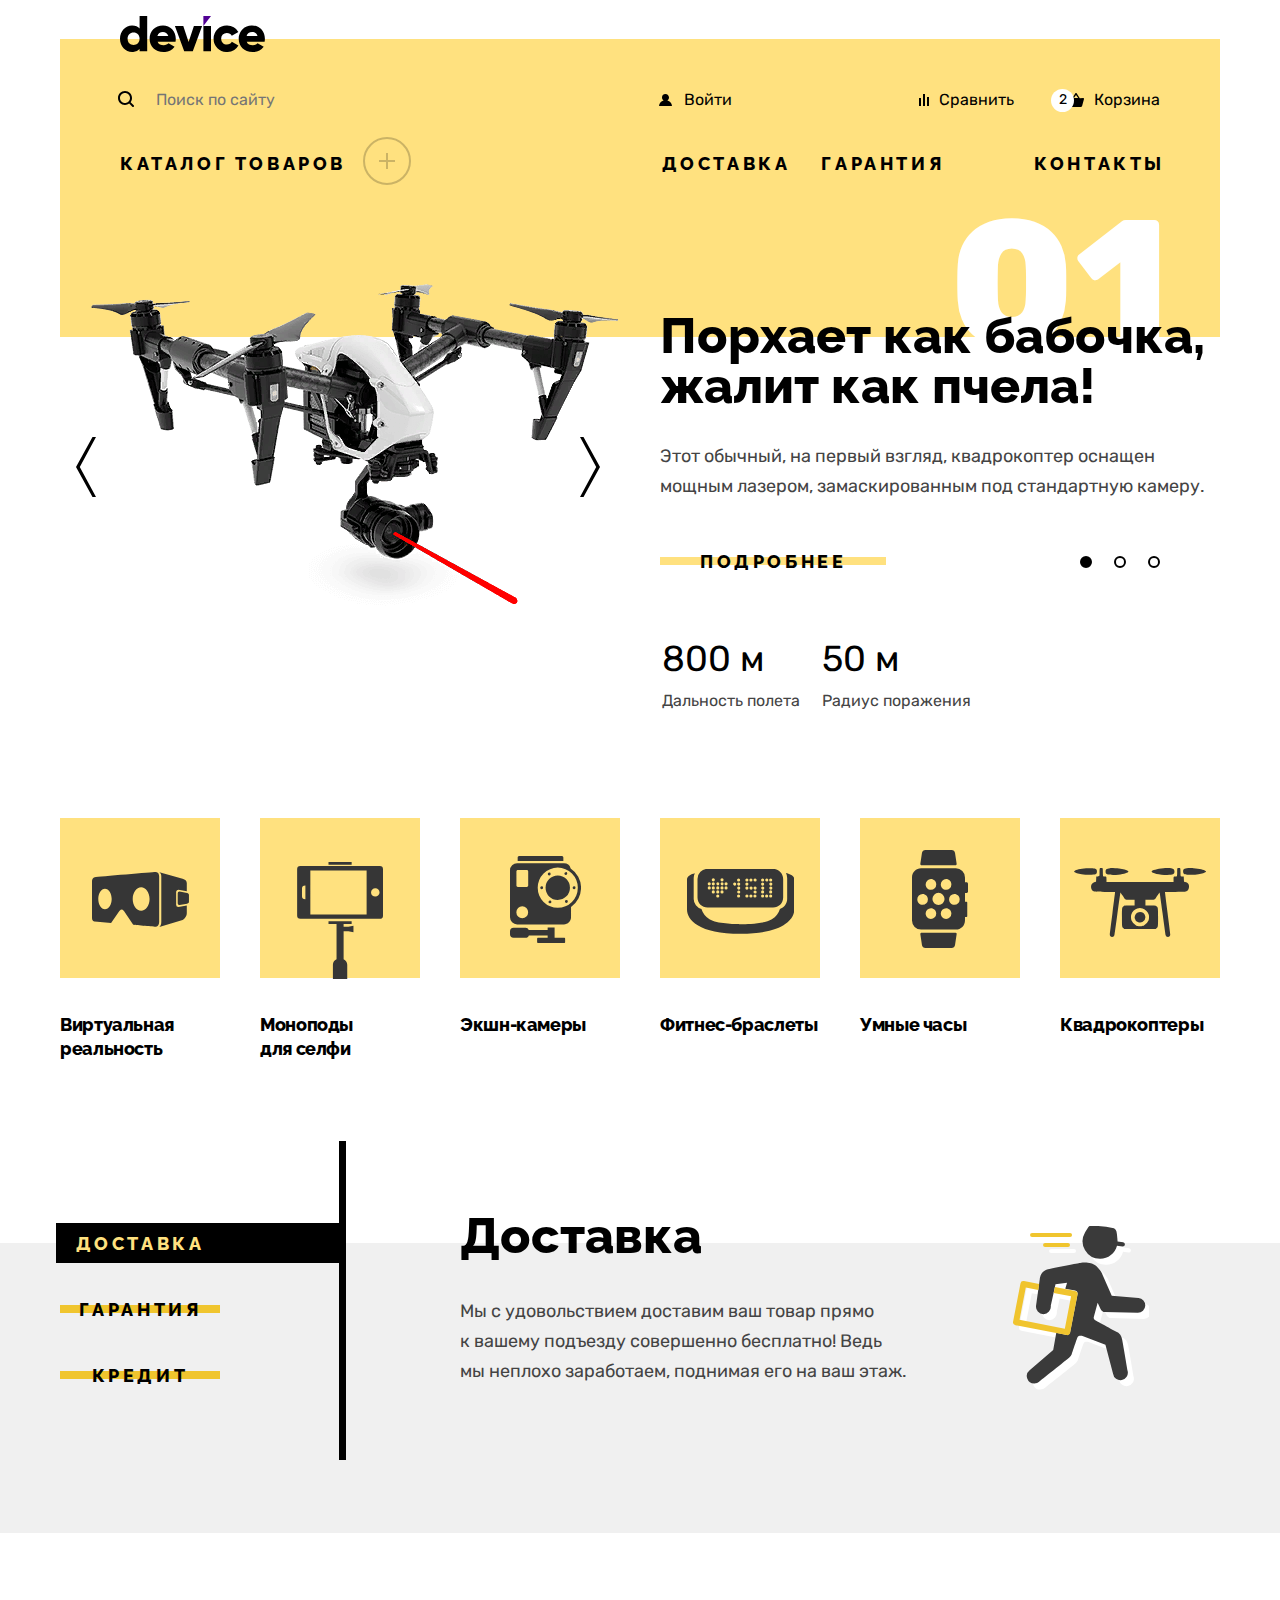
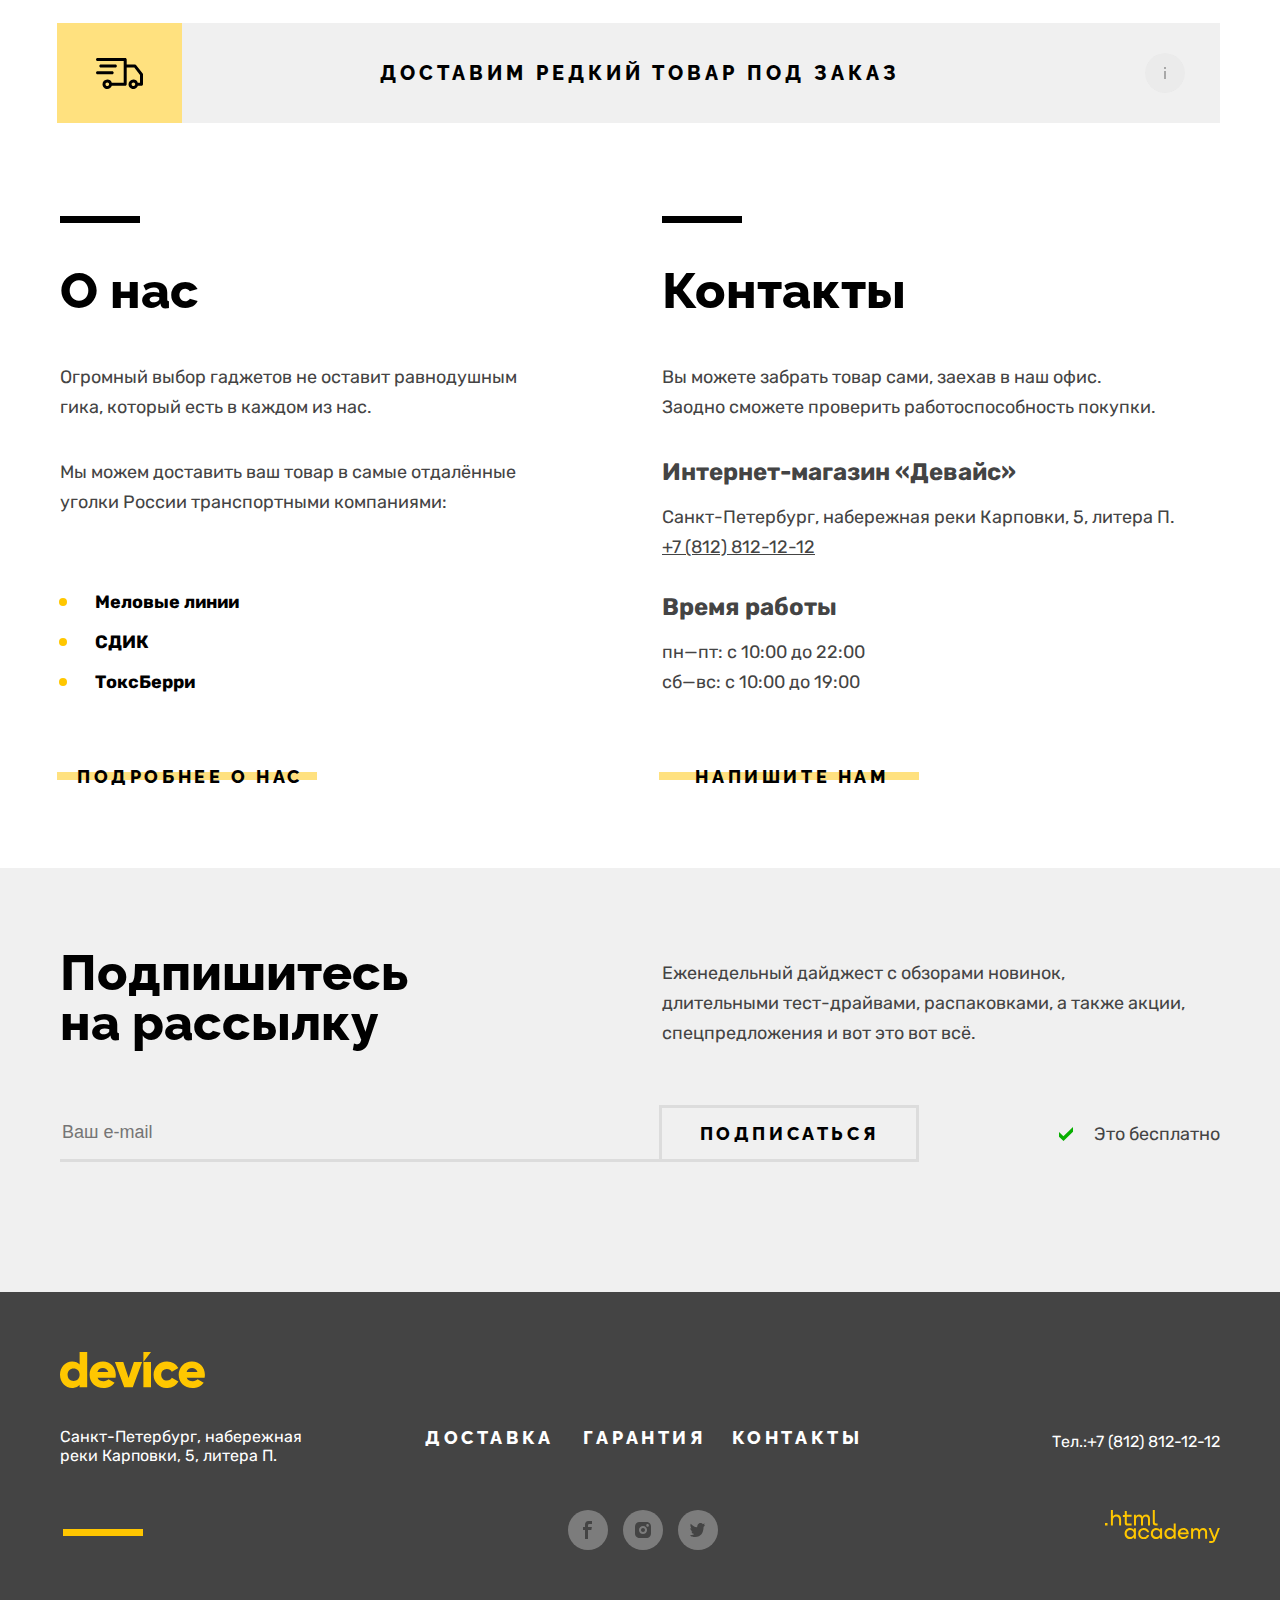
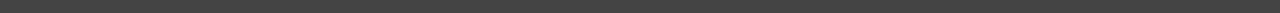
==== commit 2f24bba4: "правки" ====
--- a/index.html
+++ b/index.html
@@ -40,8 +40,8 @@
         </div>
 
         <ul class="navigation-list">
-          <li class="navigation-item header-catalogue-link">
-            <a class="user-navigation-link" href="catalog.html"
+          <li class="navigation-item header-catalogue-li">
+            <a class="user-navigation-link header-catalogue-link" href="catalog.html"
               >Каталог товаров</a
             >
             <ul class="dropdown-catalog">
@@ -303,7 +303,7 @@
           <ul role="tablist" class="tablist-menu">
             <li role="presentation">
               <a
-                class="tablist-link tablist-shipping command-btn"
+                class="tablist-link-active tablist-shipping command-btn"
                 role="tab"
                 href="#section1"
                 id="tab1"
--- a/css/styles.css
+++ b/css/styles.css
@@ -323,7 +323,7 @@
   text-decoration: none;
 }
 
-.header-catalogue-link {
+.header-catalogue-li {
   position: relative;
 
   display: block;
@@ -352,7 +352,7 @@
 
 
 
-.header-catalogue-link:hover .dropdown-catalog {
+.header-catalogue-li:hover .dropdown-catalog {
   display: grid;
 }
 
@@ -392,7 +392,9 @@
 }
 
 .shipping-link:active, .warranty-link:active, .contacts-link:active {
-  border-bottom: 2px solid #000000;
+
+  text-decoration: underline;
+  text-underline-offset: 8px;
   opacity: 0.3;
 }
 
@@ -496,11 +498,11 @@
 
   width: 560px;
   margin-left: 40px;
-  padding-top: 130px;
+  padding-top: 125px;
 }
 
 .slider-slogan {
-  margin-bottom: 28px;
+  margin-bottom: 30px;
 
   font-family: "Raleway";
   font-weight: 800;
@@ -510,24 +512,28 @@
 }
 
 .slider-item-text {
-  margin-bottom: 53px;
+  margin-bottom: 50px;
 }
 
 .slider-link-container {
   display: flex;
   justify-content: space-between;
   padding-right: 60px;
-  margin-bottom: 68px;
+  margin-bottom: 70px;
 }
 
 .slider-more {
   display: flex;
   position: relative;
-  padding-left: 35px;
-  padding-right: 35px;
+  padding-left: 40px;
+  padding-right: 40px;
   text-align: center;
   justify-content: center;
   z-index: 1;
+}
+
+.slider-pagination {
+  padding-top: 5px;
 }
 
 .slider-pagination-button {
@@ -565,7 +571,7 @@
 
 .slider-pagination-item {
   display: block;
-  margin-right: 20px;
+  margin-right: 22px;
 }
 
 .slider-pagination-item:last-child {
@@ -611,22 +617,28 @@
 }
 
 
-.slider-table {
-  display: flex;
-  justify-content: space-between;
-
+.slider-table tbody {
+  margin:0;
+  padding:0;
+  background:none;
+  border:none;
+  border-collapse:collapse;
+  border-spacing:0;
+  background-image:none;
 }
 
 .slider th {
+  margin: 0;
+  padding: 0;
   font-weight: 400;
   font-size: 16px;
   text-align: left;
 }
 
 .slider td {
+  padding: 0px 55px 10px 0px;
   font-size: 36px;
   color: #000000;
-  padding-right: 55px;
   text-align: left;
 }
 
@@ -883,8 +895,33 @@
   transition: all 0.6s ease;
 }
 
+.tablist-link-active {
+  position: relative;
+  display: block;
+  width: 160px;
+  margin-bottom: 45px;
+  z-index: 1;
+  text-align: center;
+  color: #ffe17f;
+}
+
+.tablist-link-active::before {
+  content: "";
+  position: absolute;
+  transform: scale(1.8, 5);
+  left: 62px;
+  background-color: #000000;
+  top: 30%;
+  z-index: -1;
+  width: 100%;
+  height: 8px;
+}
+
+
+
+
 .tablist-link:hover::before {
-  transform: scaleY(6);
+  transform: scaleY(5);
 }
 
 .tablist-link:focus-visible::before {
@@ -895,10 +932,28 @@
   color: #ffe17f;
 }
 
+
+
 .tablist-link:active::before {
-  transform: scale(1.8, 6);
-  left: 54px;
+  transform: scale(1.8, 5);
+  left: 60px;
   background-color: #000000;
+}
+
+.tablist-link-active {
+  color: #ffe17f;
+}
+
+.tablist-link-active::before {
+  content: "";
+  position: absolute;
+  transform: scale(1.8, 5);
+  left: 60px;
+  background-color: #000000;
+  top: 30%;
+  z-index: -1;
+  width: 100%;
+  height: 8px;
 }
 
 
@@ -969,7 +1024,7 @@
   display: flex;
   justify-content: space-between;
   margin-bottom: 80px;
-  padding-top: 40px;
+  padding-top: 33px;
 }
 
 .contacts {
@@ -980,6 +1035,8 @@
   display: block;
   position: relative;
 }
+
+
 
 .about-us::before, .contacts-title::before {
   content: "";
@@ -992,7 +1049,7 @@
 
 .newsletter-about {
   padding-right: 35px;
-  padding-top: 15px;
+  padding-top: 10px;
 }
 
 
@@ -1121,14 +1178,14 @@
   width: 100%;
   min-width: 1160px;
   background-color: #f0f0f0;
-  padding-top: 75px;
+  padding-top: 80px;
   padding-bottom: 130px;
 }
 
 .newsletter-container {
   display: flex;
   justify-content: space-between;
-  margin-bottom: 60px;
+  margin-bottom: 57px;
 
 }
 
@@ -1145,11 +1202,33 @@
 
 .description {
   display: block;
-  margin-bottom: 30px;
-}
+  margin-bottom: 35px;
+}
+
+
 
 .shipping-companies {
   margin-top: 75px;
+}
+
+.contacts-phone {
+  display: inline-block;
+  padding-right: 1px;
+  border-radius: 20px;
+}
+
+.contacts-phone:hover {
+  color: #ffc700;
+}
+
+.contacts-phone:focus-visible {
+  outline: 2px solid #af4fff;
+  outline-offset: 5px;
+}
+
+.contacts-phone:active {
+  color: #ffc700;
+  opacity: 0.3;
 }
 
 
@@ -1206,7 +1285,9 @@
   background-color: inherit;
 }
 
-
+.contacts-address-text {
+  margin-bottom: 30px;
+}
 .newsletter-form-wrapper {
   display: flex;
   justify-content: space-between;
@@ -1236,17 +1317,19 @@
 border-bottom: 3px solid #dcdcdc;
 }
 
+.main-newsletter-email:not(:placeholder-shown) {
+  border-bottom: 3px solid #000000;
+}
+
 .main-newsletter-email:active {
   border-bottom: 3px solid #000000;
 }
 
-/* ошибка при вводе адреса
-
-input:invalid {
+
+.main-newsletter-email[invalid] {
   border-bottom: 3px solid #ff3d3d;
 }
 
-*/
 
 .newsletter-button {
   display: block;
@@ -1494,6 +1577,7 @@
   border-radius: 20px;
 
   font-style: normal;
+  line-height: 30px;
   color: inherit;
   background-color: inherit;
   text-decoration: none;
@@ -1926,6 +2010,7 @@
   margin-top: 44px;
   margin-bottom: 50px;
   border: 3px solid #e5e5e5;
+  background-color: transparent;
   box-sizing: border-box;
 }
 
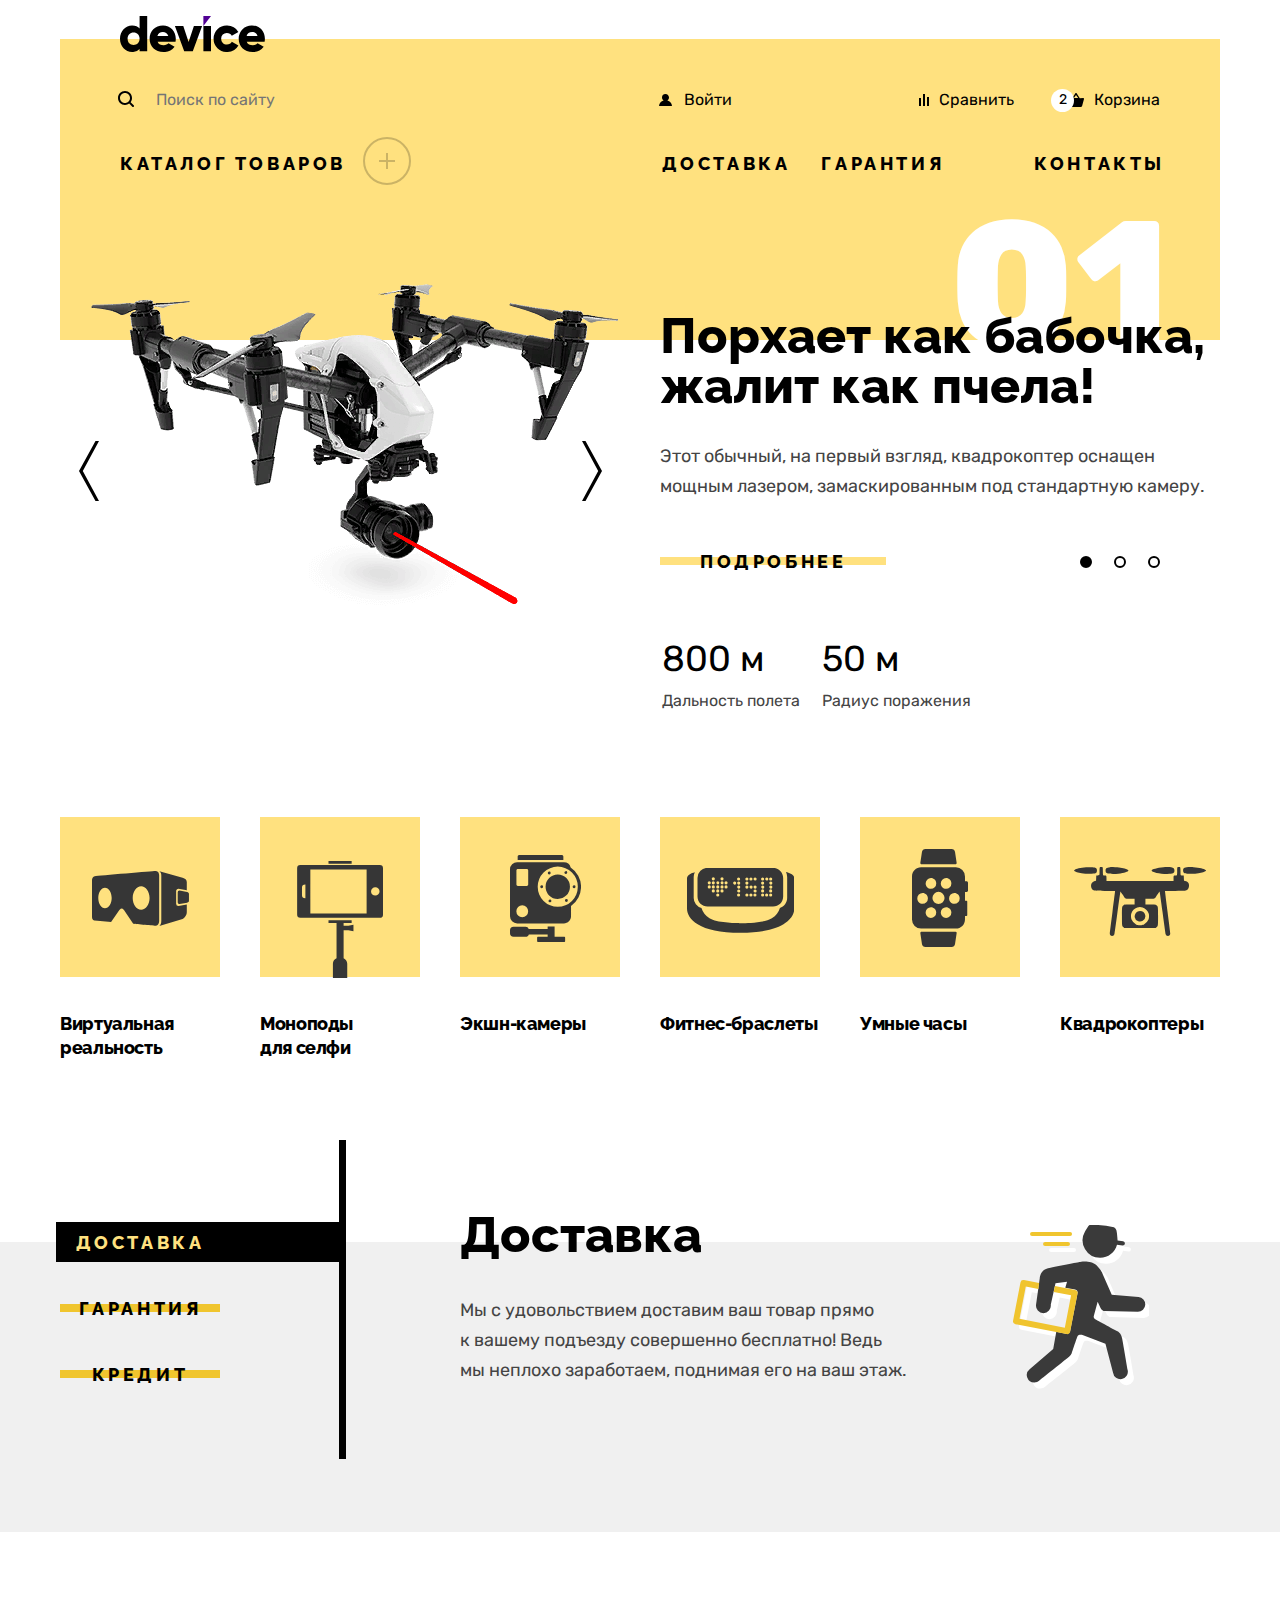
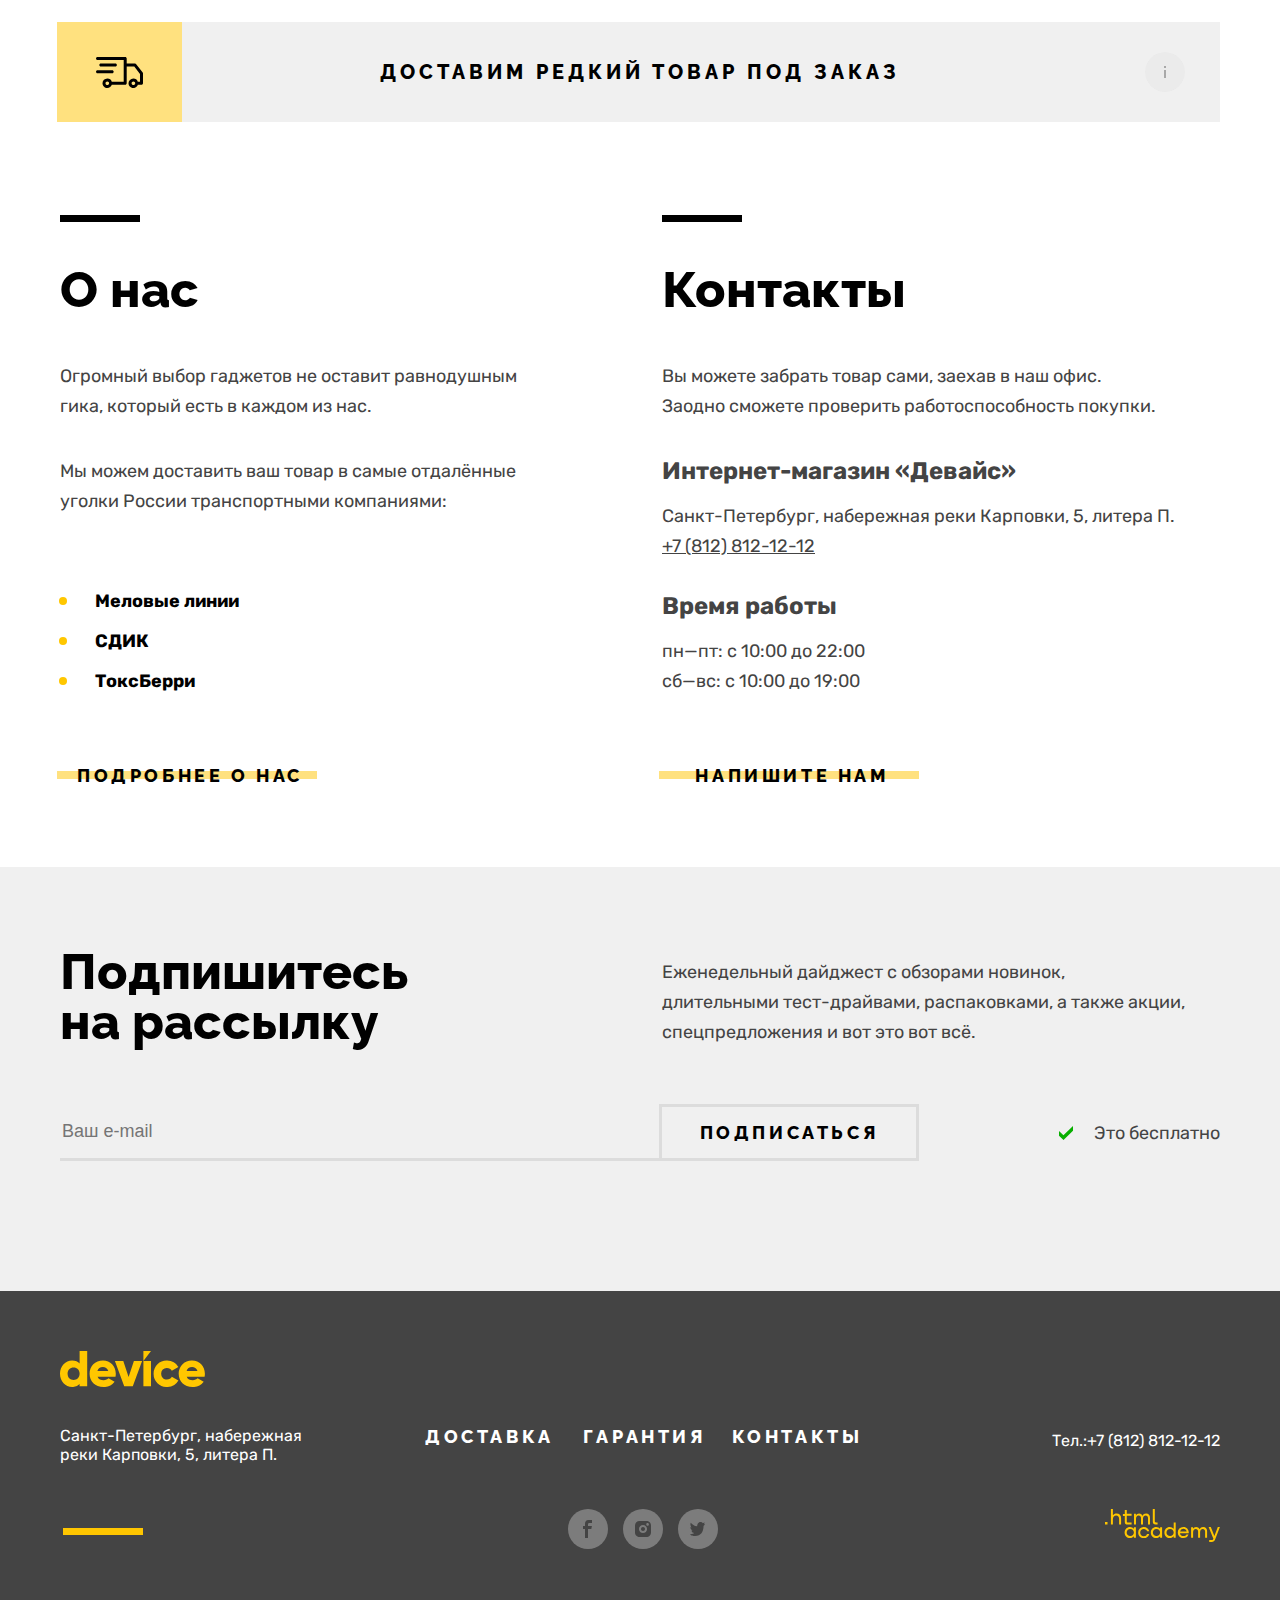
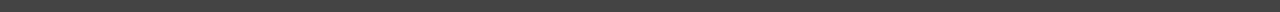
==== commit 44d96b7c: "правки" ====
--- a/index.html
+++ b/index.html
@@ -33,8 +33,55 @@
             <li class="navigation-item-user">
               <a class="navigation-link compare-link" href="#">Сравнить</a>
             </li>
-            <li class="navigation-item-user">
+            <li class="navigation-item-user basket-li">
               <a class="navigation-link basket-link" href="#"><span class="basket-span">2</span>Корзина</a>
+
+              <div class="popover popover-basket">
+                <div class="popover-content">
+                  <ul class="baslet-items-list">
+                    <li class="basket-item">
+                      <a href="#" class="basket-item-link">
+                        <img
+                        src="img/basket-popup/product-1.jpg"
+                        width="41"
+                        height="43"
+                        class="basket-item-pic"
+                        alt="Любительская селфи-палка."
+                        />
+                        <span class="basket-item-title">Любительская <br>
+                          селфи-палка</span>
+                      </a>
+                      <button type="button" class="basket-item-delete-button button">
+                        <span class="visually-hidden">Удалить из корзины</span>
+                      </button>
+                    </li>
+                    <li class="basket-item">
+                      <a href="#" class="basket-item-link">
+                        <img
+                        src="img/basket-popup/product-2.jpg"
+                        width="41"
+                        height="43"
+                        class="basket-item-pic"
+                        alt="Профессиональна селфи-палка."
+                        />
+                        <span class="basket-item-title">Профессиональная <br>
+                          селфи-палка</span>
+                      </a>
+                      <button type="button" class="basket-item-delete-button button">
+                        <span class="visually-hidden">Удалить из корзины</span>
+                      </button>
+                    </li>
+                  </ul>
+
+                  <div class="popover-result">
+                    <span class="items-ammount">Товаров: 2</span>
+                    <span class="items-sum">Сумма: 2000&nbsp;₽</span>
+                  </div>
+                  <div class="open-basket-wrapper">
+                    <button type="button" class="open-basket-button">открыть корзину</button>
+                  </div>
+                  </div>
+              </div>
             </li>
           </ul>
         </div>
@@ -83,20 +130,22 @@
     <main class="main-container">
       <section class="slider">
         <div class="slider-item content-container">
-          <img
-            class="slider-image"
-            src="img/slider/slider-1.png"
-            width="560"
-            height="560"
-            alt="Коптер"
-          />
-          <div class="slider-content">
+          <div class="slider-pic">
+            <img
+              class="slider-image"
+              src="img/slider/slider-1.png"
+              width="560"
+              height="560"
+              alt="Коптер"
+            />
             <button class="slider-button slider-prev" type="button">
               <span class="visually-hidden">Предыдущий товар</span>
             </button>
             <button class="slider-button slider-next" type="button">
               <span class="visually-hidden">Следующий товар</span>
             </button>
+          </div>
+          <div class="slider-content">
             <p class="slider-slogan">
               Порхает как бабочка, <br />
               жалит как пчела!
@@ -145,20 +194,22 @@
         </div>
 
         <div class="slider-item content-container slider-item2">
-          <img
-            class="slider-image"
-            src="img/slider/slider-2.png"
-            width="560"
-            height="560"
-            alt="Фитнес-браслет"
-          />
-          <div class="slider-content">
+          <div class="slider-pic">
+            <img
+              class="slider-image"
+              src="img/slider/slider-2.png"
+              width="560"
+              height="560"
+              alt="Фитнес-браслет"
+            />
             <button class="slider-button slider-prev" type="button">
               <span class="visually-hidden">Предыдущий товар</span>
             </button>
             <button class="slider-button slider-next" type="button">
               <span class="visually-hidden">Следующий товар</span>
             </button>
+          </div>
+          <div class="slider-content">
             <p class="slider-slogan">
               Худеем <br />
               правильно!
@@ -205,20 +256,22 @@
         </div>
 
         <div class="slider-item content-container slider-item3">
-          <img
-            class="slider-image"
-            src="img/slider/slider-3.png"
-            width="560"
-            height="560"
-            alt="Палка для селфи"
-          />
-          <div class="slider-content">
+          <div class="slider-pic">
+            <img
+              class="slider-image"
+              src="img/slider/slider-3.png"
+              width="560"
+              height="560"
+              alt="Палка для селфи"
+            />
             <button class="slider-button slider3-prev" type="button">
               <span class="visually-hidden">Предыдущий товар</span>
             </button>
             <button class="slider-button slider3-next" type="button">
               <span class="visually-hidden">Следующий товар</span>
             </button>
+          </div>
+          <div class="slider-content">
             <p class="slider-slogan">
               Делай селфи, <br />
               как Бен Стиллер!
@@ -507,5 +560,75 @@
         </div>
       </div>
     </footer>
+
+    <div class="modal-container modal-container-close">
+      <div class="modal modal-special-order">
+        <h2 class="modal-title">Доставка под заказ</h2>
+        <button class="modal-close-button">
+          <span class="visually-hidden">Закрыть</span>
+        </button>
+        <section class="modal-content">
+          <form class="special-order-form" action="https://echo.htmlacademy.ru/" method="post">
+            <p class="field-group">
+              <label for="client-name" class="client-name">Ваше имя</label>
+              <input class="client-name-form-field modal-field"
+              type="text"
+              id="client-name"
+              name="client-name"
+              placeholder="Имя Фамилия"
+              required>
+              <span class="modal-ok-comment visually-hidden"></span>
+              <span class="modal-error-comment visually-hidden"></span>
+
+            </p>
+            <p class="field-group">
+              <label for="client-email" class="client-email">Ваш e-mail:</label>
+              <input class="client-email-form-field modal-field"
+              type="email"
+              id="client-email"
+              name="client-email"
+              placeholder="Введите e-mail"
+              required>
+              <span class="modal-ok-comment visually-hidden"></span>
+              <span class="modal-error-comment visually-hidden"></span>
+            </p>
+            <p class="field-group">
+              <label for="client-order" class="client-order">Что нужно привезти:</label>
+              <input class="client-order-form-field modal-field"
+              type="text" id="client-order"
+              name="client-order"
+              placeholder="В свободной форме"
+              required>
+              <span class="modal-ok-comment visually-hidden"></span>
+              <span class="modal-error-comment visually-hidden"></span>
+            </p>
+            <div class="field-group ammount-group">
+              <label for="order-ammount" class="ammount">Количество:
+                <button class="modal-info-button" type="button"></button>
+                <div class="popup-special-order-info">
+                  <span>Постараемся найти, сколько нужно. Привезём сколько получится по требованиям
+                    к провозу багажа.</span>
+                </div>
+              </label>
+              <div class="modal-ammount-form">
+                <button class="modal-ammount-btn modal-min-button" type="button"></button>
+                <label for="order-ammount" class="visually-hidden">Введите количество.</label>
+                <input class="ammount-form-field modal-field"
+                type="number"
+                id="order-ammount"
+                name="order-ammount"
+                placeholder="0"
+                required>
+                <button class="modal-ammount-btn modal-plus-button" type="button"></button>
+              </div>
+              <span class="modal-ok-comment visually-hidden"></span>
+              <span class="modal-error-comment visually-hidden"></span>
+            </div>
+            <button class="send-order-btn command-btn">отправить</button>
+          </form>
+        </section>
+      </div>
+    </div>
+
   </body>
 </html>
--- a/css/styles.css
+++ b/css/styles.css
@@ -274,6 +274,10 @@
   margin-right: 10px;
 }
 
+.basket-li {
+  position: relative;
+}
+
 .basket-link {
   position: relative;
   margin-right: -22px;
@@ -299,6 +303,152 @@
   text-align: center;
 
   font-size: 14px;
+}
+
+.popover-basket {
+  display: none;
+
+  position: absolute;
+  top: 44px;
+  left: -125px;
+  z-index: 2;
+  box-sizing: border-box;
+  width: 320px;
+  min-height: 150px;
+
+  color: #ffffff;
+  font-size: 16px;
+  line-height: 20px;
+  background-color: #000000;
+  box-shadow: 0px 10px 0px 0px rgba(0, 0, 0, 0.1);
+}
+
+.popover::before {
+  content: "";
+  position: absolute;
+  top: -5px;
+  left: 150px;
+  width: 14px;
+  height: 16px;
+  background-color: transparent;
+  background-image: url("../img/basket-popup/popup-tail.svg");
+  background-repeat: no-repeat;
+
+}
+
+.basket-item {
+  display: flex;
+  justify-content: space-between;
+  padding: 20px;
+  border-bottom: 1px solid rgba(255, 255, 255, 0.1);
+
+}
+
+.basket-item-link {
+  display: flex;
+  text-decoration: none;
+  color: #ffffff;
+  font-size: 16px;
+  line-height: 20px;
+}
+
+.basket-item-pic {
+  margin-right: 20px;
+}
+
+.basket-item-title {
+  padding-right: 10px;
+}
+
+.basket-item-link:hover {
+  opacity: 0.6;
+}
+
+.basket-item-link:focus-visible .basket-item-pic {
+  outline: 5px solid #af4fff;
+}
+
+.basket-item-link:focus-visible .basket-item-title {
+  color: #af4fff;
+}
+
+.basket-item-link:active {
+  opacity: 0.3;
+}
+
+.basket-item-delete-button {
+  display: block;
+  box-sizing: border-box;
+  padding: 5px;
+  width: 20px;
+  height: 20px;
+  border: 0;
+  border-radius: 50%;
+  background: url("../img/basket-popup/delete-item.svg") no-repeat;
+  background-color: transparent;
+  background-position: center;
+}
+
+.basket-item-delete-button:hover {
+  opacity: 0.6;
+}
+
+.basket-item-delete-button:focus-visible {
+  outline: 2px solid #af4fff;
+
+}
+
+.basket-item-delete-button:active {
+  opacity: 0.3;
+}
+
+.popover-result {
+  display: flex;
+  height: 44px;
+  justify-content: space-between;
+  align-items: center;
+
+  width: 100%;
+  background-color: #1a1a1a;
+}
+
+.items-ammount, .items-sum {
+  padding: 0 20px;
+}
+
+.open-basket-wrapper {
+  padding: 20px;
+}
+
+.open-basket-button {
+  display: block;
+  width: 280px;
+  height: 50px;
+  background-color: #ffffff;
+  border: 0;
+  color: #000000;
+
+  font-family: "Raleway";
+  font-weight: 800;
+  font-size: 18px;
+  line-height: 21px;
+  text-transform: uppercase;
+  letter-spacing: 0.2em;
+}
+
+
+
+.open-basket-button:hover {
+  background-color: #ffe17f;
+}
+
+.open-basket-button:focus-visible {
+  outline: 5px solid #af4fff;
+}
+
+.open-basket-button:active {
+  background-color: #ffe17f;
+  color:rgba(0, 0, 0, 0.3)
 }
 
 .navigation-list {
@@ -462,7 +612,7 @@
 
 .slider {
   margin-top: -40px;
-  margin-bottom: 72px;
+  margin-bottom: 62px;
   counter-reset: number 0;
 
 }
@@ -491,6 +641,87 @@
   font-size: 180px;
   line-height: 30px;
   color: #ffffff;
+}
+
+.slider-pic {
+  position: relative;
+}
+
+.slider-prev {
+  position: absolute;
+  display: block;
+  top: 43%;
+  left: 9px;
+  padding: 10px;
+  border: 2px solid transparent;
+  border-radius: 6px;
+  background-image: url("../img/slider/slider-prev.svg");
+  background-color: transparent;
+  background-position: center;
+  width: 40px;
+  height: 80px;
+  background-repeat: no-repeat;
+}
+
+.slider3-prev {
+  position: absolute;
+  display: block;
+  top: 54%;
+  left: 9px;
+  padding: 10px;
+  border: 2px solid transparent;
+  border-radius: 6px;
+  background-image: url("../img/slider/slider-prev.svg");
+  background-color: transparent;
+  background-position: center;
+  width: 40px;
+  height: 80px;
+  background-repeat: no-repeat;
+
+}
+
+.slider-next {
+  position: absolute;
+  display: block;
+  top: 43%;
+  right: 8px;
+  padding: 10px;
+  border: 2px solid transparent;
+  border-radius: 6px;
+  background-image: url("../img/slider/slider-next.svg");
+  background-color: transparent;
+  width: 40px;
+  height: 80px;
+  background-repeat: no-repeat;
+  background-position: center;
+}
+
+.slider3-next {
+  position: absolute;
+  display: block;
+  top: 54%;
+  right: 8px;
+  padding: 10px;
+  border: 2px solid transparent;
+  border-radius: 6px;
+  background-image: url("../img/slider/slider-next.svg");
+  background-color: transparent;
+  width: 40px;
+  height: 80px;
+  background-repeat: no-repeat;
+  background-position: center;
+}
+
+.slider-button:hover {
+  opacity: 0.6;
+}
+
+.slider-button:focus-visible {
+  border: 2px solid #af4fff;
+}
+
+.slider-button:active {
+  opacity: 0.3;
 }
 
 .slider-content {
@@ -646,83 +877,8 @@
   padding-right: 75px;
 }
 
-.slider-prev {
-  position: absolute;
-  top: 43%;
-  left: -106%;
-  padding: 10px;
-  border: 2px solid transparent;
-  border-radius: 6px;
-  background-image: url("../img/slider/slider-prev.svg");
-  background-color: transparent;
-  background-position: center;
-  width: 40px;
-  height: 80px;
-  background-repeat: no-repeat;
-  border: 0;
-
-
-}
-
-.slider3-prev {
-  position: absolute;
-  top: 54%;
-  left: -106%;
-  padding: 10px;
-  border: 2px solid transparent;
-  border-radius: 6px;
-  background-image: url("../img/slider/slider-prev.svg");
-  background-color: transparent;
-  background-position: center;
-  width: 40px;
-  height: 80px;
-  background-repeat: no-repeat;
-  border: 0;
-}
-
-.slider-next {
-  position: absolute;
-  top: 43%;
-  left: -16%;
-  padding: 10px;
-  border: 2px solid transparent;
-  border-radius: 6px;
-  background-image: url("../img/slider/slider-next.svg");
-  background-color: transparent;
-  width: 40px;
-  height: 80px;
-  background-repeat: no-repeat;
-  background-position: center;
-
-
-}
-
-.slider3-next {
-  position: absolute;
-  top: 54%;
-  left: -16%;
-  padding: 10px;
-  border: 2px solid transparent;
-  border-radius: 6px;
-  background-image: url("../img/slider/slider-next.svg");
-  background-color: transparent;
-  width: 40px;
-  height: 80px;
-  background-repeat: no-repeat;
-  background-position: center;
-}
-
-.slider-button:hover {
-  opacity: 0.6;
-}
-
-.slider-button:focus-visible {
-  border: 2px solid #af4fff;
-}
-
-.slider-button:active {
-  opacity: 0.3;
-}
+
+
 
 .navigation-catalogue {
   margin-bottom: 70px;
@@ -1628,7 +1784,7 @@
 .breadcrumbs {
   display: flex;
 
-  margin-top: 10px;
+  margin-top: 15px;
 }
 
 .breadcrumbs-item {
@@ -1710,17 +1866,12 @@
 .catalog-content-wrapper {
   grid-column: 2;
   display: flex;
-  width: 1160px;
-  max-width: 100%;
+  width: 100%;
+  max-width: 1160px;
 }
 
 .filter-container {
   padding-left: 60px;
-  background-color: #e5e5e5;
-}
-
-.filter-container {
-  content: "";
   background: linear-gradient(180deg, #dcdcdc 70px, #e5e5e5 70px);
 }
 
@@ -1754,22 +1905,333 @@
 }
 
 .catalog-filter-title {
-  margin-bottom: 30px;
-
-  font-weight: bold;
+  padding-top: 12px;
+  margin-bottom: 37px;
+
+  font-weight: 700;
+  font-size: 18px;
   line-height: 20px;
   letter-spacing: -0.02em;
   color: #000000;
 }
 
 .catalog-filter-group {
-  padding-bottom: 30px;
-}
+  margin-bottom: 30px;
+}
+
+.price-group {
+  position: relative;
+  margin-bottom: 60px;
+}
+
+.price-group::before {
+  position: absolute;
+  content: "";
+  top: -71px;
+  display: block;
+  width: 200px;
+  height: 2px;
+  background-color: #000000;
+
+}
+
+.range-scale {
+  position: relative;
+  width: 200px;
+  height: 2px;
+  margin-bottom: 15px;
+  background-color: #dcdcdc;
+}
+
+.range-bar {
+  position: absolute;
+  display: block;
+  height: 2px;
+  background-color: #000000;
+}
+
+.range-toggle {
+  position: absolute;
+  display: block;
+  height: 50px;
+  padding: 0;
+  background-color: transparent;
+  border: 0;
+}
+
+
+.range-toggle-btn {
+  display: block;
+  width: 18px;
+  height: 18px;
+  padding: 0;
+  margin-bottom: 7px;
+  box-sizing: border-box;
+  border: 2px solid #000000;
+  border-radius: 50%;
+  background-color: #ebebeb;
+}
+
+.range-toggle-span {
+  display: flex;
+  width: max-content;
+  margin-left: -30%;
+  font-family: "Rubik";
+  font-size: 15px;
+  font-weight: 400;
+  line-height: 18px;
+  color: rgba(0, 0, 0, 0.3);
+
+}
+
+.range-toggle:focus-visible .range-toggle-btn {
+  border-color: #af4fff;
+}
+
+.range-toggle:focus-visible .range-toggle-span {
+  color: rgba(175, 79, 255, 0.3);
+
+}
+
+.range-toggle:active .range-toggle-btn {
+  background-color: #000000;
+}
+
+.range-toggle:active .range-toggle-span {
+  color: #000000;
+
+}
+
+.catalog-filter-input:focus-visible ~ .catalog-filter-label{
+  color: #af4fff;
+}
+
+.toggle-min {
+  top: -10px;
+
+}
+
+.toggle-max {
+  top: -10px;
+  left: 110px;
+}
+
+.range-wrapper-inputs {
+  display: flex;
+}
+
+.catalog-filter-input {
+  font: inherit;
+  text-align: start;
+  background-color: transparent;
+  border: none;
+  appearance: textfield;
+}
+
+.catalog-filter-input::-webkit-outer-spin-button,
+.catalog-filter-input::-webkit-inner-spin-button {
+  appearance: none;
+  margin: 0;
+}
+
+.filter-input-min {
+  width: 75px;
+}
+
+.filter-input-max {
+  width: 80px;
+}
+
+.label-min-price {
+  margin-left: -6px;
+}
+
+.color-group {
+  position: relative;
+}
+
+.color-group::before {
+  position: absolute;
+  content: "";
+  top: -66px;
+  display: block;
+  width: 200px;
+  height: 2px;
+  background-color: #000000;
+
+}
+
+.color-group-title {
+  margin-bottom: 27px;
+}
+
+.control {
+  position: relative;
+  display: block;
+  line-height: 19px;
+
+}
+
+.control-mark {
+  position: absolute;
+  display: block;
+  box-sizing: border-box;
+  width: 20px;
+  height: 20px;
+  border: 2px solid #bcbcbc;
+  border-radius: 3px;
+  background-color: transparent;
+}
+
+.control-input[type="checkbox"]:checked +.control-mark {
+  border-color: #000000;
+}
+
+.control-input[type="checkbox"]:checked +.control-mark::before {
+  content: "";
+  display: block;
+  position: absolute;
+  left: 4px;
+  top: 3px;
+  width: 10px;
+  height: 10px;
+  background: url("../img/tick_black.svg") no-repeat;
+
+}
+
+.control-label {
+  display: block;
+  margin-bottom: 20px;
+  padding-left: 38px;
+
+  font-family: "Rubik";
+  font-size: 16px;
+  font-weight: 400;
+  line-height: 19px;
+
+}
+
+.control-input[type="checkbox"]:checked:hover ~ .control-label {
+  opacity: 0.5;
+}
+
+.control-input[type="checkbox"]:checked:hover +.control-mark {
+  opacity: 0.5;
+}
+
+.control-input[type="checkbox"]:checked:hover +.control-mark::before {
+  content: "";
+  display: block;
+  position: absolute;
+  left: 4px;
+  top: 3px;
+  width: 10px;
+  height: 10px;
+  background: url("../img/tick_black.svg") no-repeat;
+  opacity: 0.5;
+
+}
+
+.control-input[type="checkbox"]:focus-visible ~ .control-label {
+  color: #af4fff
+}
+
+.control-input[type="checkbox"]:focus-visible + .control-mark {
+  border-color: #af4fff;
+}
+
+
+.control-input[type="checkbox"]:checked:focus-visible +.control-mark::before {
+  content: "";
+  display: block;
+  position: absolute;
+  left: 4px;
+  top: 3px;
+  width: 10px;
+  height: 10px;
+  background: url("../img/tick-focus.svg") no-repeat;
+}
+
+
+.control-input[type="checkbox"]:active ~ .control-label {
+  opacity: 0.2;
+}
+
+
+.control-input[type="checkbox"]:checked:active + .control-mark {
+  opacity: 0.2;
+}
+
+.control-input[type="checkbox"]:checked:active + .control-mark::before {
+  content: "";
+  display: block;
+  position: absolute;
+  left: 4px;
+  top: 3px;
+  width: 10px;
+  height: 10px;
+  background: url("../img/tick_black.svg") no-repeat;
+  opacity: 0.2;
+}
+
+.bluetooth-group {
+  position: relative;
+}
+
+.bluetooth-group::before {
+  position: absolute;
+  content: "";
+  top: -66px;
+  display: block;
+  width: 200px;
+  height: 2px;
+  background-color: #000000;
+
+}
+
+.bluetooth-group-title {
+  margin-bottom: 30px;
+}
+
+
+.control-input[type="radio"] + .control-mark {
+  border-radius: 50%;
+}
+
+.control-input[type="radio"]:checked +.control-mark::before {
+  content: "";
+  position: absolute;
+  display: block;
+  left: 4px;
+  top: 4px;
+  width: 8px;
+  height: 8px;
+  border-radius: 50%;
+  background-color: #000000;
+
+}
+
+.control-input[type="radio"]:checked + .control-mark {
+  border-color: #000000;
+}
+
+.control-input[type="radio"]:focus-visible + .control-mark {
+  border-color: #af4fff;
+}
+
+.control-input[type="radio"]:focus-visible ~ .control-label {
+  color: #af4fff;
+}
+
+.control-input[type="radio"]:checked:focus-visible +.control-mark::before {
+  background-color: #af4fff;
+}
+
 
 .filter-button {
   position: relative;
   border: 0px;
-  padding: 70px 40px;
+  padding: 0 40px;
   background-color: inherit;
   z-index: 1;
 }
@@ -1781,7 +2243,7 @@
   width: 100%;
   height: 8px;
   left: -1px;
-  top: 47%;
+  top: 30%;
   z-index: -1;
   background-color: #ffc700;
   transition: all 0.6s ease;
@@ -1804,10 +2266,7 @@
 
   }
 
-.control-label {
-  display: block;
-  margin-bottom: 20px;
-}
+
 
 .sorting-wrapper {
   height: 20px;
@@ -1823,7 +2282,7 @@
 
 .sorting {
   padding-left: 70px;
-
+  margin-right: 40px;
   font-family: "Raleway";
   font-weight: 800;
   font-size: 16px;
@@ -1834,6 +2293,32 @@
   background-color: #ebebeb;
 }
 
+
+.select-control {
+
+  padding-right: 10px;
+
+  font-family: "Rubik";
+  font-size: 16px;
+  line-height: 19px;
+
+  background-color: transparent;
+  border: 0;
+}
+
+.select-control:hover {
+  opacity: 0.6;
+}
+
+.select-control:focus-visible {
+  outline: 5px solid #af4fff;
+  outline-offset: 7px;
+}
+
+.select-control:active {
+  opacity: 0.3;
+}
+
 .sorting-buttons {
   display: flex;
   width: 40px;
@@ -1989,25 +2474,24 @@
 
 .pagination {
   display: flex;
-  width: 700px;
+  width: 760px;
   height: 70px;
   justify-content: space-between;
   align-items: center;
-  padding-left: 30px;
-  padding-right: 30px;
   background-color: #ebebeb;
 }
 
 .pagination-list {
   display: flex;
-  width: 180px;
+  min-width: 180px;
   justify-content: space-between;
+  margin-left: 50px;
 }
 
 .button-pagination-show-more {
   min-width: 760px;
   min-height: 55px;
-  margin-top: 44px;
+  margin-top: 49px;
   margin-bottom: 50px;
   border: 3px solid #e5e5e5;
   background-color: transparent;
@@ -2029,8 +2513,8 @@
 }
 
 .button-pagination-show-more,
-.pagination-previous,
-.pagination-next {
+.pagination-prev,
+.pagination-next-link {
   font-family: "Raleway";
   font-weight: 800;
   font-size: 16px;
@@ -2041,27 +2525,409 @@
   text-decoration: none;
 }
 
+.pagination-prev, .pagination-next-link {
+  display: block;
+  padding: 25px;
+}
+
 .pagination-link {
   display: block;
-  padding-top: 25px;
-  padding-bottom: 25px;
 
   font-size: 16px;
   line-height: 19px;
-  color: #444444;
   background-color: #ebebeb;
   text-decoration: none;
 }
 
-.pagination-link:hover + .pagination-previous {
-  background-color: rgba(220, 220, 220, 1)
-}
-
-.pagination-link:hover .pagination-next {
-  background-color: rgba(220, 220, 220, 1)
-}
-
 .pagination-number {
-  width: 40px;
+  min-width: 25px;
+  color: rgba(0, 0, 0, 0.3);
   text-align: center;
 }
+
+
+.pagination-prev:hover, .pagination-next-link:hover {
+  background-color: rgba(220, 220, 220, 1);
+}
+
+.pagination-prev:focus-visible {
+  outline: 5px solid #af4fff;
+}
+
+.pagination-number:focus-visible {
+  outline: 5px solid #af4fff;
+}
+
+.pagination-next-link:focus-visible {
+  outline: 5px solid #af4fff;
+}
+
+.pagination-prev:active, .pagination-next-link:active {
+  background-color: rgba(220, 220, 220, 1);
+  color: #9a9a9a;
+}
+
+.modal-container-close {
+  /* display: none; */
+}
+
+.modal-container {
+  overflow: scroll;
+  position: fixed;
+  z-index: 2;
+  top: 0;
+  left: 0;
+  display: flex;
+  width: 100%;
+  height: 100%;
+  background-color: rgba(255, 255, 255, 0.8);
+}
+
+.modal-container-close {
+  display: none;
+}
+
+.modal {
+  position: relative;
+  margin: auto;
+
+  background-color: #FFFFFF;
+  border: 10px solid #000000;
+
+}
+
+.modal-special-order {
+  width: 920px;
+  height: 580px;
+  padding: 60px 70px;
+  box-sizing: border-box;
+  box-shadow: 0px 10px 0px 0px rgba(0, 0, 0, 0.1);
+}
+
+.modal-title {
+  margin-bottom: 70px;
+
+  font-family: "Raleway";
+  color: #000000;
+  font-size: 50px;
+  font-weight: 800;
+  line-height: 50px;
+  letter-spacing: 0em;
+  text-align: left;
+
+}
+
+.modal-close-button {
+  position: absolute;
+  padding: 0;
+  top: 80px;
+  right: 70px;
+  width: 26px;
+  height: 26px;
+  border-radius: 50%;
+  background-color: #ffffff;
+  border: none;
+  background-image: url("../img/modal/modal-close-btn.svg");
+  background-repeat: no-repeat;
+  background-position: center;
+  cursor: pointer;
+}
+
+.modal-close-button:hover {
+  opacity: 0.6;
+}
+
+.modal-close-button:focus-visible {
+  outline: 5px solid #af4fff;
+  outline-offset: 12px;
+}
+
+.modal-close-button:active {
+  opacity: 0.3;
+}
+
+.special-order-form {
+  display: flex;
+  width: 760px;
+  flex-wrap: wrap;
+  justify-content: space-between;
+}
+
+.field-group {
+  display: flex;
+  flex-direction: column;
+  margin-bottom: 15px;
+}
+
+.client-name, .client-email, .client-order, .ammount {
+  margin-bottom: 15px;
+
+  font-family: "Rubik";
+  font-size: 18px;
+  font-weight: 700;
+  line-height: 20px;
+  letter-spacing: -0.02em;
+  color: #000000;
+
+}
+
+.client-name-form-field {
+  width: 360px;
+  height: 60px;
+  box-sizing: border-box;
+  padding: 20px;
+  border: 0;
+  background-color: rgba(240, 240, 240, 1);
+  background-image: url("../img/modal/name-ic.svg");
+  background-repeat: no-repeat;
+  background-position: 325px 23px;
+
+  font-family: "Rubik";
+  font-size: 16px;
+  font-weight: 400;
+  line-height: 20px;
+  letter-spacing: 0em;
+  color: rgba (0, 0, 0, 0.6);
+
+}
+
+.modal-error-comment, .modal-ok-comment{
+  padding-top: 5px;
+
+  font-family: "Rubik";
+  font-size: 14px;
+  font-weight: 400;
+  line-height: 20px;
+
+
+}
+
+.modal-error-comment {
+  color: #ff3d3d;
+}
+
+.client-email-form-field {
+  width: 360px;
+  height: 60px;
+  box-sizing: border-box;
+  padding: 20px;
+  border: 0;
+  background-color: rgba(240, 240, 240, 1);
+  background-image: url("../img/modal/email-ic.svg");
+  background-repeat: no-repeat;
+  background-position: 325px 23px;
+
+  font-family: "Rubik";
+  font-size: 16px;
+  font-weight: 400;
+  line-height: 20px;
+  letter-spacing: 0em;
+}
+
+.client-order-form-field {
+  width: 560px;
+  height: 60px;
+  box-sizing: border-box;
+  padding: 20px;
+  border: 0;
+  background-color: rgba(240, 240, 240, 1);
+
+  font-family: "Rubik";
+  font-size: 16px;
+  font-weight: 400;
+  line-height: 20px;
+  letter-spacing: 0em;
+  color: rgba (0, 0, 0, 0.6);
+}
+
+.ammount {
+  position: relative;
+  display: flex;
+  width: 160px;
+  align-items: center;
+  margin-bottom: 10px;
+}
+
+.modal-info-button {
+
+  width: 26px;
+  height: 26px;
+  margin-left: 8px;
+  border-radius: 50%;
+  border: 0;
+  background: url("../img/modal/modal-info.svg") no-repeat;
+  background-position: center;
+  background-color: #ffe17f;
+  color: #000000;
+}
+
+.modal-info-button:hover ~ .popup-special-order-info {
+  display: block;
+}
+
+.popup-special-order-info {
+  display: none;
+  position: absolute;
+  z-index: 2;
+  top: 35px;
+  width: 200px;
+  height: 160px;
+  padding: 19px;
+  box-sizing: border-box;
+  background-color: #000000;
+  box-shadow: 0px 10px 0px 0px rgba(0, 0, 0, 0.1);
+
+  font-family: Rubik;
+  font-size: 16px;
+  font-weight: 400;
+  line-height: 20px;
+  letter-spacing: 0em;
+  color: #ffffff;
+
+}
+
+.popup-special-order-info::before {
+  content: "";
+  position: absolute;
+  display: block;
+  top: -5px;
+  left: 125px;
+  width: 14px;
+  height: 6px;
+  background: url("../img/modal/popup-tail.svg") no-repeat;
+  background-color: transparent;
+
+}
+
+.modal-ammount-form {
+  position: relative;
+  display: flex;
+  width: 160px;
+  height: 60px;
+  justify-content: space-between;
+  box-sizing: border-box;
+  background-color: #f0f0f0;
+}
+
+
+
+.ammount-form-field {
+
+  width: 160px;
+  height: 60px;
+  border: 0;
+  background-color: rgba(240, 240, 240, 1);
+
+  font-family: "Rubik";
+  font-size: 16px;
+  font-weight: 400;
+  line-height: 20px;
+  text-align: center;
+}
+
+.ammount-form-field::-webkit-outer-spin-button,
+.ammount-form-field::-webkit-inner-spin-button {
+  appearance: none;
+  margin: 0;
+}
+
+.modal-ammount-btn {
+  position: absolute;
+  top: 23px;
+  border: 0;
+  border-radius: 50%;
+  padding: 8px;
+  background-color: transparent;
+  background-position: center;
+  background-repeat: no-repeat;
+}
+
+.modal-min-button {
+  background-image: url("../img/modal/modal-min-btn.svg");
+  opacity: 0.6;
+  left: 20px;
+}
+
+.modal-plus-button {
+  background-image: url("../img/modal/modal-plus-btn.svg");
+  opacity: 0.6;
+  right: 20px;
+}
+
+
+
+.modal-field:hover {
+  background-color: #ebebeb;
+}
+
+.modal-field:placeholder-shown:focus-visible {
+  outline: 5px solid #af4fff;
+}
+
+.modal-field:placeholder-shown:active {
+  outline: 3px solid #000000;
+  background-color: #ffffff;
+}
+
+.modal-field:not(:placeholder-shown) {
+  outline: 3px solid #000000;
+  background-color: #ffffff;
+}
+
+.modal-input-error {
+  outline: 3px solid #ff3d3d;
+  background-color: #ffffff;
+}
+
+.modal-ammount-btn:hover {
+  opacity: 1;
+}
+
+.modal-ammount-btn:focus-visible {
+  outline: 2px solid #af4fff;
+  outline-offset: 8px;
+}
+
+.modal-ammount-btn:active {
+  opacity: 0.2;
+}
+
+.send-order-btn {
+  position: relative;
+  border: 0px;
+  padding: 40px 30px;
+  background-color: inherit;
+  z-index: 1;
+}
+
+.send-order-btn::before {
+  position: absolute;
+  content: "";
+  display: block;
+  width: 100%;
+  height: 8px;
+  left: -1px;
+  top: 46%;
+  z-index: -1;
+  background-color: #ffc700;
+  transition: all 0.6s ease;
+}
+
+.send-order-btn:hover::before {
+transform: scaleY(6);
+}
+
+.send-order-btn:focus-visible::before {
+  background-color: #af4fff;
+}
+
+.send-order-btn:active {
+  color: rgba(0, 0, 0, 0.3);
+}
+
+.send-order-btn:active::before {
+  transform: scaleY(6);
+
+  }
+
+
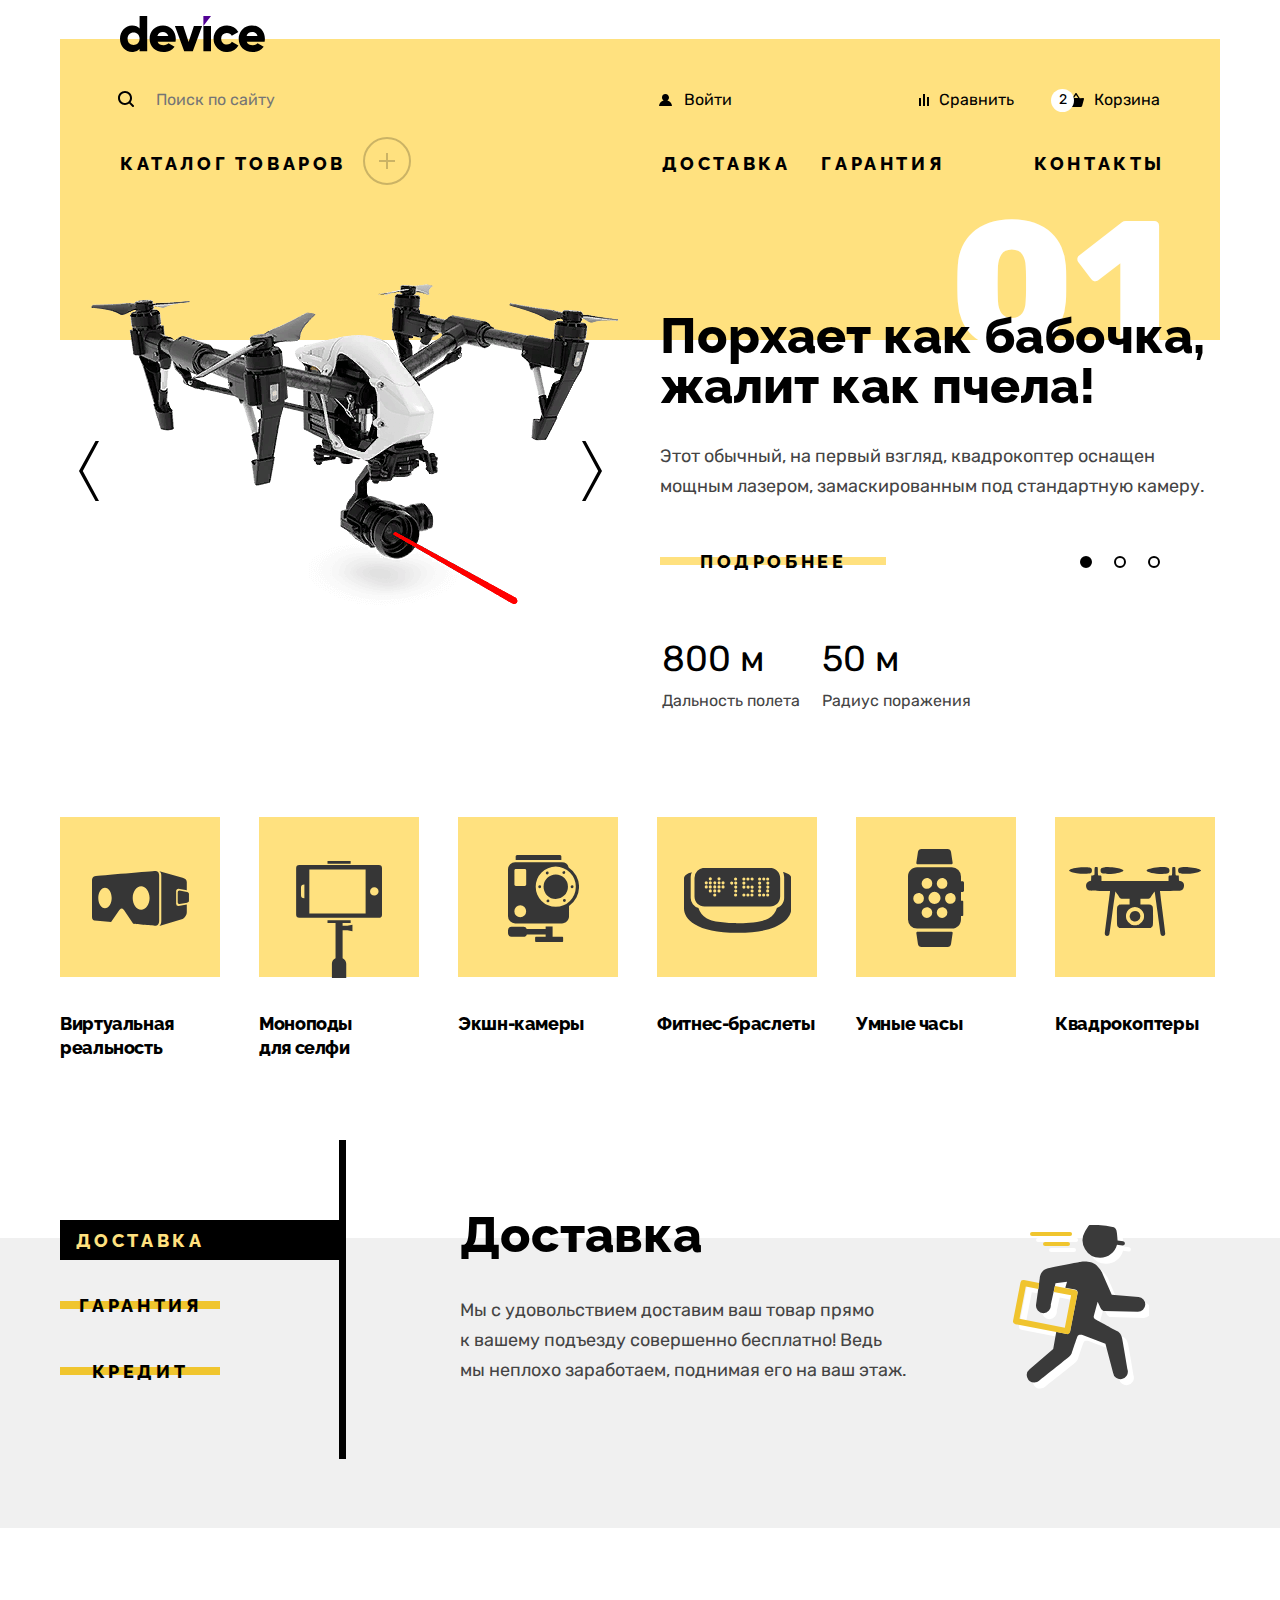
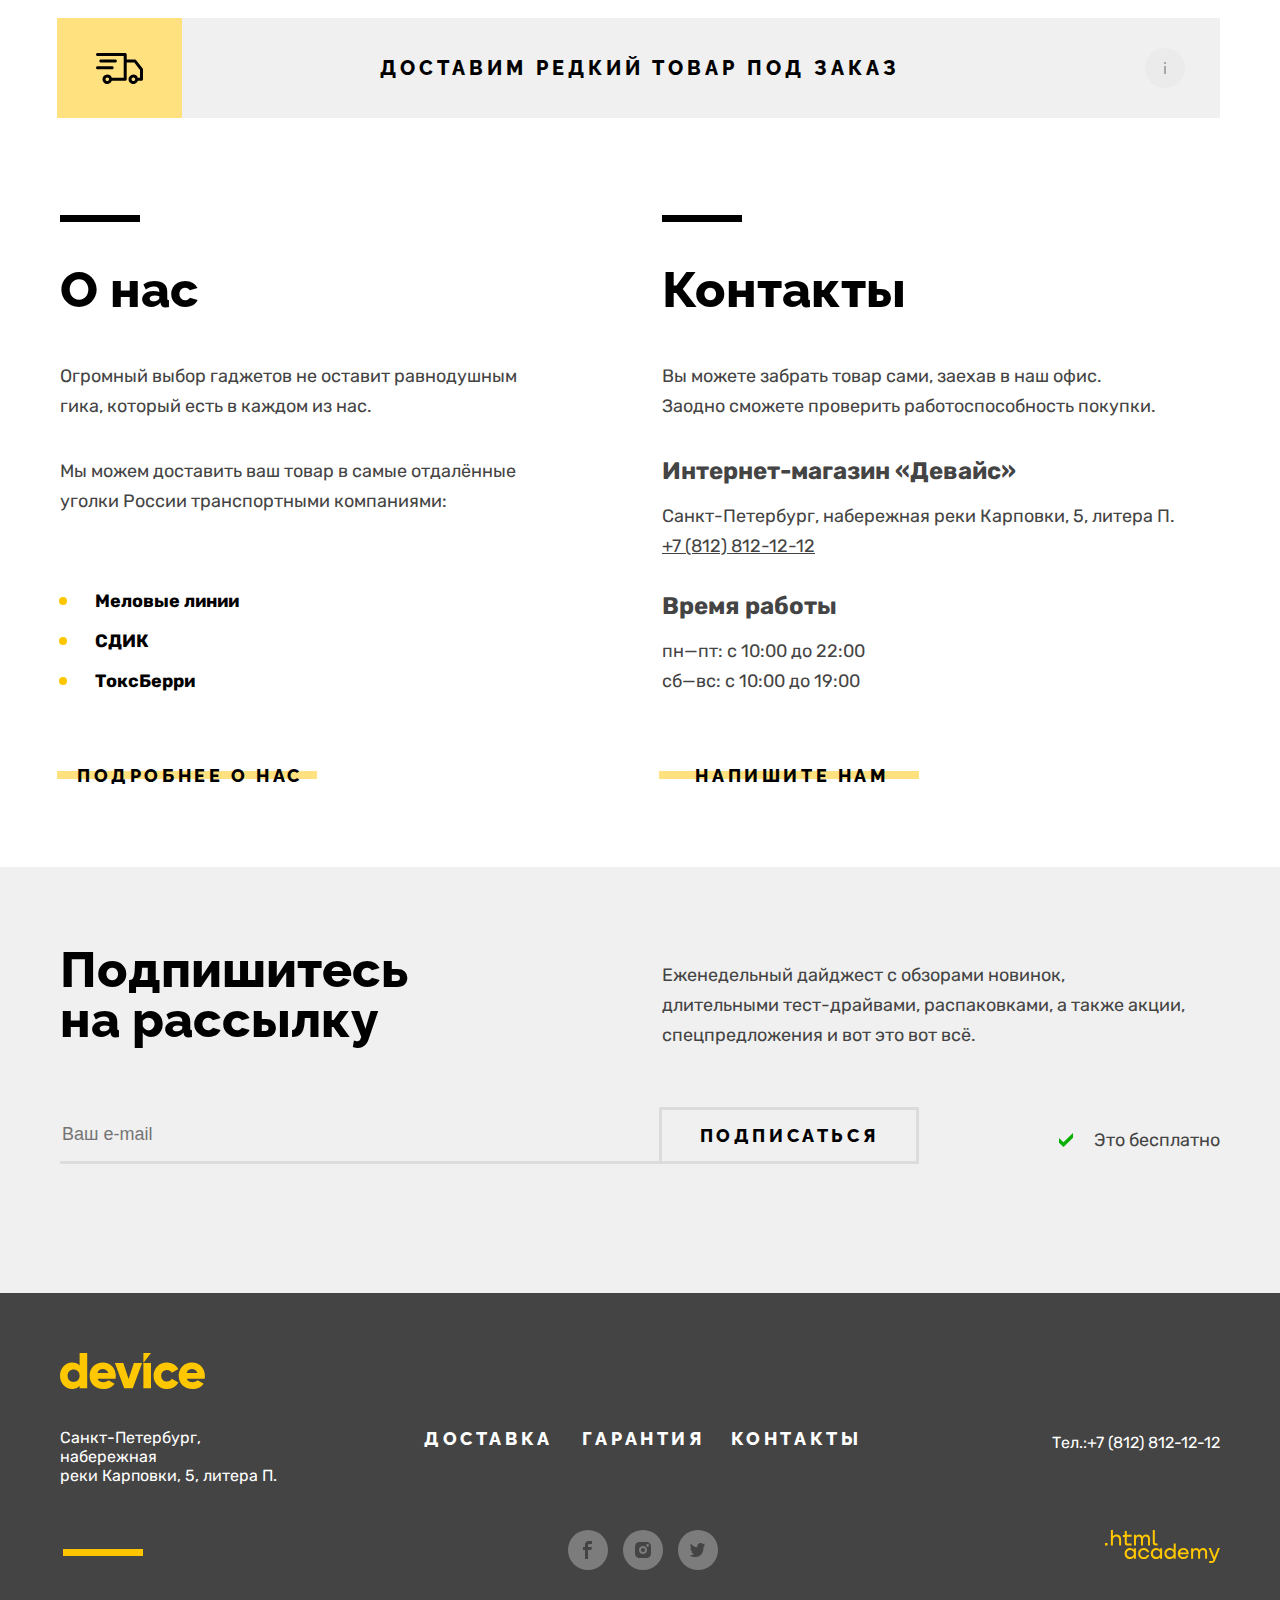
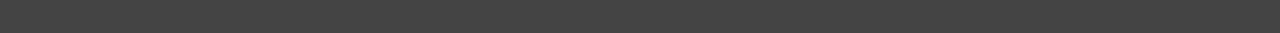
==== commit cd54b469: "Проверяем макет по критериям" ====
--- a/index.html
+++ b/index.html
@@ -5,25 +5,30 @@
     <meta charset="utf-8" />
     <title>HTML Academy: Девайс</title>
     <link rel="stylesheet" href="css/styles.css" type="text/css" />
+    <link rel="icon" type="img/png" sizes="32x32" href="img/fav-ic.png">
   </head>
   <body>
     <header class="header-container content-container">
       <h1 class="visually-hidden">Интернет-магазин Девайс</h1>
-      <a href="index.html">
+      <a class="header-logo" href="index.html">
         <img
           src="img/logo_header.svg"
           width="145"
           height="36"
           class="header-logo-img"
-          alt="логотип Девайс"
+          alt="логотип Девайс."
         />
       </a>
 
       <nav class="header-navigation">
+        <h2 class="visually-hidden">Навигация по сайту.</h2>
         <div class="navigation-user-wrapper">
-          <form action="https://echo.htmlacademy.ru/" method="get" class="header-search-form">
-            <input name="search"  class="input-header-search" placeholder="Поиск по сайту" type="search" />
-            <button type="submit" class="header-search-button">Найти</button>
+          <form class="header-search-form" action="https://echo.htmlacademy.ru/" method="get">
+            <input class="input-header-search"
+            name="search"
+            placeholder="Поиск по сайту"
+            type="search" />
+            <button class="header-search-button" type="submit">Найти</button>
           </form>
 
           <ul class="navigation-list-navigation-user">
@@ -38,36 +43,36 @@
 
               <div class="popover popover-basket">
                 <div class="popover-content">
-                  <ul class="baslet-items-list">
+                  <ul class="basket-items-list">
                     <li class="basket-item">
-                      <a href="#" class="basket-item-link">
+                      <a class="basket-item-link" href="#">
                         <img
+                        class="basket-item-pic"
                         src="img/basket-popup/product-1.jpg"
                         width="41"
                         height="43"
-                        class="basket-item-pic"
                         alt="Любительская селфи-палка."
                         />
                         <span class="basket-item-title">Любительская <br>
                           селфи-палка</span>
                       </a>
-                      <button type="button" class="basket-item-delete-button button">
+                      <button class="basket-item-delete-button button" type="button">
                         <span class="visually-hidden">Удалить из корзины</span>
                       </button>
                     </li>
                     <li class="basket-item">
-                      <a href="#" class="basket-item-link">
+                      <a class="basket-item-link" href="#">
                         <img
+                        class="basket-item-pic"
                         src="img/basket-popup/product-2.jpg"
                         width="41"
                         height="43"
-                        class="basket-item-pic"
                         alt="Профессиональна селфи-палка."
                         />
                         <span class="basket-item-title">Профессиональная <br>
                           селфи-палка</span>
                       </a>
-                      <button type="button" class="basket-item-delete-button button">
+                      <button class="basket-item-delete-button button" type="button">
                         <span class="visually-hidden">Удалить из корзины</span>
                       </button>
                     </li>
@@ -78,7 +83,7 @@
                     <span class="items-sum">Сумма: 2000&nbsp;₽</span>
                   </div>
                   <div class="open-basket-wrapper">
-                    <button type="button" class="open-basket-button">открыть корзину</button>
+                    <button class="open-basket-button" type="button">открыть корзину</button>
                   </div>
                   </div>
               </div>
@@ -129,6 +134,7 @@
 
     <main class="main-container">
       <section class="slider">
+        <h2 class="visually-hidden">Подборка популярных товаров.</h2>
         <div class="slider-item content-container">
           <div class="slider-pic">
             <img
@@ -136,13 +142,13 @@
               src="img/slider/slider-1.png"
               width="560"
               height="560"
-              alt="Коптер"
+              alt="Коптер."
             />
             <button class="slider-button slider-prev" type="button">
-              <span class="visually-hidden">Предыдущий товар</span>
+              <span class="visually-hidden">Предыдущий товар.</span>
             </button>
             <button class="slider-button slider-next" type="button">
-              <span class="visually-hidden">Следующий товар</span>
+              <span class="visually-hidden">Следующий товар.</span>
             </button>
           </div>
           <div class="slider-content">
@@ -159,22 +165,20 @@
             <ol class="slider-pagination">
               <li class="slider-pagination-item">
                 <button
-                  class="
-                    slider-pagination-button slider-pagination-button-current
-                  "
+                  class="slider-pagination-button slider-pagination-button-current"
                   type="button"
                 >
-                  <span class="visually-hidden">товар 1</span>
+                  <span class="visually-hidden">товар 1.</span>
                 </button>
               </li>
               <li class="slider-pagination-item">
                 <button class="slider-pagination-button" type="button">
-                  <span class="visually-hidden">товар 2</span>
+                  <span class="visually-hidden">товар 2.</span>
                 </button>
               </li>
               <li class="slider-pagination-item">
                 <button class="slider-pagination-button" type="button">
-                  <span class="visually-hidden">товар 3</span>
+                  <span class="visually-hidden">товар 3.</span>
                 </button>
               </li>
             </ol>
@@ -200,13 +204,13 @@
               src="img/slider/slider-2.png"
               width="560"
               height="560"
-              alt="Фитнес-браслет"
+              alt="Фитнес-браслет."
             />
             <button class="slider-button slider-prev" type="button">
-              <span class="visually-hidden">Предыдущий товар</span>
+              <span class="visually-hidden">Предыдущий товар.</span>
             </button>
             <button class="slider-button slider-next" type="button">
-              <span class="visually-hidden">Следующий товар</span>
+              <span class="visually-hidden">Следующий товар.</span>
             </button>
           </div>
           <div class="slider-content">
@@ -228,17 +232,17 @@
                   "
                   type="button"
                 >
-                  <span class="visually-hidden">товар 1</span>
+                  <span class="visually-hidden">товар 1.</span>
                 </button>
               </li>
               <li class="slider-pagination-item">
                 <button class="slider-pagination-button" type="button">
-                  <span class="visually-hidden">товар 2</span>
+                  <span class="visually-hidden">товар 2.</span>
                 </button>
               </li>
               <li class="slider-pagination-item">
                 <button class="slider-pagination-button" type="button">
-                  <span class="visually-hidden">товар 3</span>
+                  <span class="visually-hidden">товар 3.</span>
                 </button>
               </li>
             </ol>
@@ -262,13 +266,13 @@
               src="img/slider/slider-3.png"
               width="560"
               height="560"
-              alt="Палка для селфи"
+              alt="Монопод для селфи."
             />
             <button class="slider-button slider3-prev" type="button">
-              <span class="visually-hidden">Предыдущий товар</span>
+              <span class="visually-hidden">Предыдущий товар.</span>
             </button>
             <button class="slider-button slider3-next" type="button">
-              <span class="visually-hidden">Следующий товар</span>
+              <span class="visually-hidden">Следующий товар.</span>
             </button>
           </div>
           <div class="slider-content">
@@ -290,17 +294,17 @@
                   "
                   type="button"
                 >
-                  <span class="visually-hidden">товар 1</span>
+                  <span class="visually-hidden">товар 1.</span>
                 </button>
               </li>
               <li class="slider-pagination-item">
                 <button class="slider-pagination-button" type="button">
-                  <span class="visually-hidden">товар 2</span>
+                  <span class="visually-hidden">товар 2.</span>
                 </button>
               </li>
               <li class="slider-pagination-item">
                 <button class="slider-pagination-button" type="button">
-                  <span class="visually-hidden">товар 3</span>
+                  <span class="visually-hidden">товар 3.</span>
                 </button>
               </li>
             </ol>
@@ -323,6 +327,7 @@
       </section>
 
       <section class="navigation-catalogue content-container">
+        <h2 class="visually-hidden">Основной каталог товаров</h2>
         <ul class="catalogue">
           <li class="catalogue-menu-item">
             <a class="catalogue-menu-link vr" href="#"
@@ -353,7 +358,7 @@
 
       <div class="tablist-wrapper">
         <div class="tablist-container content-container">
-          <ul role="tablist" class="tablist-menu">
+          <ul class="tablist-menu" role="tablist">
             <li role="presentation">
               <a
                 class="tablist-link-active tablist-shipping command-btn"
@@ -377,7 +382,7 @@
             </li>
           </ul>
 
-          <section role="tabpanel" id="section1" aria-labelledby="tab1" class="tablist-section tab-shipping-info">
+          <section class="tablist-section tab-shipping-info" role="tabpanel" id="section1" aria-labelledby="tab1">
             <h2 class="tab-title">Доставка</h2>
             <p>
               Мы с удовольствием доставим ваш товар прямо <br />
@@ -435,12 +440,12 @@
             </li>
           </ul>
 
-          <a class="more command-btn about-us-and-contacts-info" href="">подробнее о нас</a>
+          <a class="more command-btn" href="">подробнее о нас</a>
         </section>
 
         <section class="contacts">
           <h2 class="contacts-title">Контакты</h2>
-          <p class="contacts-about description">
+          <p class="description">
             Вы можете забрать товар сами, заехав в наш офис. <br />
             Заодно сможете проверить работоспособность покупки.
           </p>
@@ -459,7 +464,7 @@
             <li class="contacts-schedule-item">пн—пт: с 10:00 до 22:00</li>
             <li class="contacts-schedule-item">сб—вс: с 10:00 до 19:00</li>
           </ul>
-          <a class="feedback command-btn about-us-and-contacts-info" href="#">Напишите нам</a>
+          <a class="feedback command-btn" href="#">Напишите нам</a>
         </section>
       </div>
 
@@ -479,6 +484,7 @@
           <div class="newsletter-form-wrapper">
           <form class="newsletter-form" action="#" method="post">
             <p class="newsletter-email">
+              <label class="visually-hidden" for="newsletter-email">Введите ваш email.</label>
               <input
                 class="main-newsletter-email"
                 placeholder="Ваш e-mail"
@@ -503,13 +509,13 @@
     <footer class="page-footer">
       <div class="content-container">
         <div class="footer-logo-wrapper">
-          <a href="index.html">
+          <a class="footer-logo" href="index.html">
             <img
               src="img/logo_footer.svg"
               width="145"
               height="36"
               class="footer-logo"
-              alt="логотип Девайс"
+              alt="логотип Девайс."
             />
           </a>
         </div>
@@ -538,24 +544,26 @@
         </div>
 
         <div class="socials-htmlacademy-wrapper">
+          <h2 class="visually-hidden">Мы в социальных сетях.</h2>
           <ul class="footer-social-list">
             <li class="footer-social-item">
               <a class="footer-social-link facebook" href="https://www.facebook.com/htmlacademy"></a>
-              <span class="visually-hidden">Facebook</span>
+              <span class="visually-hidden">Facebook.</span>
             </li>
             <li class="footer-social-item">
               <a class="footer-social-link instagram" href="https://www.instagram.com/htmlacademy/"></a>
-              <span class="visually-hidden">Instagram</span>
+              <span class="visually-hidden">Instagram.</span>
             </li>
             <li class="footer-social-item">
               <a class="footer-social-link twitter" href="https://twitter.com/htmlacademy_ru"></a>
-              <span class="visually-hidden">twitter</span>
+              <span class="visually-hidden">twitter.</span>
             </li>
           </ul>
 
           <p class="footer-hmltacademy">
-            <a href="https://htmlacademy.ru/" class="footer-academy-link">
+            <a class="footer-academy-link" href="https://htmlacademy.ru/">
             </a>
+            <span class="visually-hidden">Переход на сайт HTML Academy.</span>
           </p>
         </div>
       </div>
@@ -570,7 +578,7 @@
         <section class="modal-content">
           <form class="special-order-form" action="https://echo.htmlacademy.ru/" method="post">
             <p class="field-group">
-              <label for="client-name" class="client-name">Ваше имя</label>
+              <label class="client-name" for="client-name">Ваше имя</label>
               <input class="client-name-form-field modal-field"
               type="text"
               id="client-name"
@@ -582,7 +590,7 @@
 
             </p>
             <p class="field-group">
-              <label for="client-email" class="client-email">Ваш e-mail:</label>
+              <label class="client-email" for="client-email">Ваш e-mail:</label>
               <input class="client-email-form-field modal-field"
               type="email"
               id="client-email"
@@ -603,16 +611,18 @@
               <span class="modal-error-comment visually-hidden"></span>
             </p>
             <div class="field-group ammount-group">
-              <label for="order-ammount" class="ammount">Количество:
-                <button class="modal-info-button" type="button"></button>
-                <div class="popup-special-order-info">
-                  <span>Постараемся найти, сколько нужно. Привезём сколько получится по требованиям
-                    к провозу багажа.</span>
-                </div>
-              </label>
+              <div class="ammount-title-and-btn">
+                <label class="ammount" for="order-ammount">Количество:</label>
+                  <button class="modal-info-button" type="button"></button>
+                  <div class="popup-special-order-info">
+                    <span>Постараемся найти, сколько нужно. Привезём сколько получится по требованиям
+                      к провозу багажа.</span>
+                  </div>
+              </div>
+
               <div class="modal-ammount-form">
                 <button class="modal-ammount-btn modal-min-button" type="button"></button>
-                <label for="order-ammount" class="visually-hidden">Введите количество.</label>
+                <label class="visually-hidden" for="order-ammount">Введите количество.</label>
                 <input class="ammount-form-field modal-field"
                 type="number"
                 id="order-ammount"
--- a/css/styles.css
+++ b/css/styles.css
@@ -59,58 +59,28 @@
   overflow: hidden;
 }
 
-h1,
-h2,
-h3,
-p {
-  margin-top: 0px;
-  margin-bottom: 0px;
-}
-
-ul {
-  margin-top: 0px;
-  margin-bottom: 0px;
-  padding-inline-start: 0px;
-  list-style-type: none;
-}
-
-ol {
-  display: flex;
-  margin-top: 0px;
-  margin-bottom: 0px;
-  padding-inline-start: 0px;
-  list-style-type: none;
-
-}
-
-fieldset {
-  border: 0;
-  margin: 0px;
-  padding: 0px;
-}
-
-legend {
-  padding: 0px;
-}
 
 .content-container {
   width: 1160px;
   min-width: 1160px;
   margin-left: auto;
   margin-right: auto;
-  padding-left: 0px;
-}
-
-input:focus-visible, button:focus-visible, a:focus-visible {
-  outline: none;
-}
-
-a, input, button {
-  cursor: pointer;
+  padding-left: 0;
 }
 
 
 /*  header  */
+
+.header-logo:focus-visible {
+  outline: 5px solid #af4fff;
+  outline-offset: 5px;
+}
+
+.header-navigation ul {
+  margin-top: 0;
+  margin-bottom: 0;
+  list-style-type: none;
+}
 
 .header-container {
   background: linear-gradient(to bottom, #ffffff 39px, #ffe17f 39px);
@@ -130,7 +100,7 @@
 }
 
 .header.logo {
-  display:inline-block;
+  display: inline-block;
   margin-bottom: -8px;
 }
 
@@ -142,16 +112,19 @@
   width: 356px;
   height: 40px;
   margin-left: -16px;
+  padding: 10px 10px 10px 50px;
   box-sizing: border-box;
+
   background: url("../img/nav_header/search.svg") no-repeat 12px 10px;
   background-color: transparent;
-  padding: 10px 10px 10px 50px;
   border: 2px solid transparent;
   border-top-left-radius: 20px;
   border-bottom-left-radius: 20px;
+
   font-family: "Rubik";
   font-weight: 400;
   font-size: 16px;
+  cursor: pointer;
 }
 
 
@@ -168,13 +141,14 @@
   border: 2px solid #000000;
   border-top-right-radius: 20px;
   border-bottom-right-radius: 20px;
-
+  cursor: pointer;
 }
 
 
 .input-header-search:placeholder-shown:focus-visible {
   border: 2px solid #af4fff;
   border-radius: 20px;
+  outline: none;
 }
 
 
@@ -183,11 +157,13 @@
   border-top-left-radius: 20px;
   border-bottom-left-radius: 20px;
   border-right: transparent;
+  outline: none;
 }
 
 .input-header-search:not(:placeholder-shown) + .header-search-button {
   display: inline-block;
   text-align: center;
+  outline: none;
 }
 
 
@@ -198,6 +174,7 @@
 
 .header-search-button:focus-visible {
   border-color: #af4fff;
+  outline: none;
 }
 
 .header-search-button:active {
@@ -208,10 +185,10 @@
 
 .navigation-list-navigation-user {
   display: flex;
+  flex-wrap: wrap;
   width: 500px;
   justify-content: space-between;
   align-items: center;
-
 }
 
 
@@ -228,6 +205,7 @@
   line-height: 18px;
   color: #000000;
   text-decoration: none;
+  cursor: pointer;
 }
 
 
@@ -238,8 +216,9 @@
 .navigation-link:focus-visible {
   padding: 10px 20px;
   box-sizing: border-box;
-  border: 2px solid #AF4FFF;
+  border: 2px solid #af4fff;
   border-radius: 20px;
+  outline: none;
 }
 
 .navigation-link:active {
@@ -261,8 +240,7 @@
 
 
 .compare-link {
-  margin-right: -133px;
-  margin-left: auto;
+  margin-left: 133px;
 }
 
 .compare-link::before {
@@ -298,7 +276,7 @@
   padding-top: 2px;
   width: 23px;
   height: 21px;
-  background-color: white;
+  background-color: #ffffff;
   border-radius: 50%;
   text-align: center;
 
@@ -320,7 +298,7 @@
   font-size: 16px;
   line-height: 20px;
   background-color: #000000;
-  box-shadow: 0px 10px 0px 0px rgba(0, 0, 0, 0.1);
+  box-shadow: 0 10px 0 0 rgba(0, 0, 0, 0.1);
 }
 
 .popover::before {
@@ -333,7 +311,10 @@
   background-color: transparent;
   background-image: url("../img/basket-popup/popup-tail.svg");
   background-repeat: no-repeat;
-
+}
+
+.basket-items-list {
+  padding: 0;
 }
 
 .basket-item {
@@ -341,7 +322,6 @@
   justify-content: space-between;
   padding: 20px;
   border-bottom: 1px solid rgba(255, 255, 255, 0.1);
-
 }
 
 .basket-item-link {
@@ -350,6 +330,7 @@
   color: #ffffff;
   font-size: 16px;
   line-height: 20px;
+  cursor: pointer;
 }
 
 .basket-item-pic {
@@ -364,12 +345,17 @@
   opacity: 0.6;
 }
 
+.basket-item-link:focus-visible {
+  outline: none;
+}
+
 .basket-item-link:focus-visible .basket-item-pic {
   outline: 5px solid #af4fff;
 }
 
 .basket-item-link:focus-visible .basket-item-title {
   color: #af4fff;
+  outline: none;
 }
 
 .basket-item-link:active {
@@ -387,6 +373,7 @@
   background: url("../img/basket-popup/delete-item.svg") no-repeat;
   background-color: transparent;
   background-position: center;
+  cursor: pointer;
 }
 
 .basket-item-delete-button:hover {
@@ -395,7 +382,6 @@
 
 .basket-item-delete-button:focus-visible {
   outline: 2px solid #af4fff;
-
 }
 
 .basket-item-delete-button:active {
@@ -412,7 +398,8 @@
   background-color: #1a1a1a;
 }
 
-.items-ammount, .items-sum {
+.items-ammount,
+.items-sum {
   padding: 0 20px;
 }
 
@@ -434,8 +421,8 @@
   line-height: 21px;
   text-transform: uppercase;
   letter-spacing: 0.2em;
-}
-
+  cursor: pointer;
+}
 
 
 .open-basket-button:hover {
@@ -448,12 +435,13 @@
 
 .open-basket-button:active {
   background-color: #ffe17f;
-  color:rgba(0, 0, 0, 0.3)
+  color: rgba(0, 0, 0, 0.3);
 }
 
 .navigation-list {
   display: flex;
-  padding-left: 0px;
+  flex-wrap: wrap;
+  padding-left: 0;
   justify-content: space-between;
 }
 
@@ -471,6 +459,7 @@
   letter-spacing: 0.2em;
   color: #000000;
   text-decoration: none;
+  cursor: pointer;
 }
 
 .header-catalogue-li {
@@ -501,7 +490,6 @@
 }
 
 
-
 .header-catalogue-li:hover .dropdown-catalog {
   display: grid;
 }
@@ -531,17 +519,22 @@
   margin-right: -25px;
 }
 
-.shipping-link:hover, .warranty-link:hover, .contacts-link:hover {
+.shipping-link:hover,
+.warranty-link:hover,
+.contacts-link:hover {
   color: #000000;
   text-decoration: underline;
   text-underline-offset: 8px;
 }
 
 .user-navigation-link:focus-visible {
-  border: 2px solid #AF4FFF;
-}
-
-.shipping-link:active, .warranty-link:active, .contacts-link:active {
+  border: 2px solid #af4fff;
+  outline: none;
+}
+
+.shipping-link:active,
+.warranty-link:active,
+.contacts-link:active {
 
   text-decoration: underline;
   text-underline-offset: 8px;
@@ -549,28 +542,27 @@
 }
 
 .dropdown-catalog {
-display: none;
-
-position: absolute;
-width: 1100px;
-left: -40px;
-z-index: 1;
-padding-left: 59px;
-padding-top: 35px;
-padding-bottom: 56px;
-grid-template-rows: repeat(3, auto);
-grid-template-columns: repeat(auto-fit, minmax(0, max-content));
-grid-auto-flow: column;
-gap: 20px 45px;
-
-background-color: #ffe17f;
-}
-
+  display: none;
+
+  position: absolute;
+  width: 1100px;
+  left: -40px;
+  z-index: 1;
+  padding-left: 59px;
+  padding-top: 35px;
+  padding-bottom: 56px;
+  grid-template-rows: repeat(3, auto);
+  grid-template-columns: repeat(auto-fit, minmax(0, max-content));
+  grid-auto-flow: column;
+  gap: 20px 45px;
+
+  background-color: #ffe17f;
+}
 
 
 .copters-link {
-grid-column: 3;
-padding-left: 15px;
+  grid-column: 3;
+  padding-left: 15px;
 }
 
 
@@ -586,8 +578,8 @@
   line-height: 18px;
   color: #000000;
 
-
   text-decoration: none;
+  cursor: pointer;
 }
 
 .dropdown-catalog-link:hover {
@@ -614,7 +606,6 @@
   margin-top: -40px;
   margin-bottom: 62px;
   counter-reset: number 0;
-
 }
 
 .slider-item {
@@ -624,7 +615,8 @@
   counter-increment: number;
 }
 
-.slider-item2, .slider-item3 {
+.slider-item2,
+.slider-item3 {
   display: none;
 }
 
@@ -645,6 +637,10 @@
 
 .slider-pic {
   position: relative;
+}
+
+.slider-button {
+  cursor: pointer;
 }
 
 .slider-prev {
@@ -677,7 +673,6 @@
   width: 40px;
   height: 80px;
   background-repeat: no-repeat;
-
 }
 
 .slider-next {
@@ -718,6 +713,7 @@
 
 .slider-button:focus-visible {
   border: 2px solid #af4fff;
+  outline: none;
 }
 
 .slider-button:active {
@@ -733,6 +729,7 @@
 }
 
 .slider-slogan {
+  margin-top: 0;
   margin-bottom: 30px;
 
   font-family: "Raleway";
@@ -743,6 +740,7 @@
 }
 
 .slider-item-text {
+  margin-top: 0;
   margin-bottom: 50px;
 }
 
@@ -765,6 +763,10 @@
 
 .slider-pagination {
   padding-top: 5px;
+  display: flex;
+  margin-top: 0;
+  margin-bottom: 0;
+  list-style-type: none;
 }
 
 .slider-pagination-button {
@@ -775,6 +777,7 @@
   border: 2px solid #000000;
   border-radius: 50%;
   background-color: transparent;
+  cursor: pointer;
 }
 
 .slider-pagination-button:hover {
@@ -783,6 +786,7 @@
 
 .slider-pagination-button:focus-visible {
   border: 2px solid #af4fff;
+  outline: none;
 }
 
 
@@ -806,7 +810,7 @@
 }
 
 .slider-pagination-item:last-child {
-  margin-right: 0px;
+  margin-right: 0;
 }
 
 .slider-more::before {
@@ -824,15 +828,20 @@
   transform: scaleY(6);
 }
 
+.slider-more:focus-visible {
+  outline: none;
+}
+
 .slider-more:focus-visible::before {
   background-color: #af4fff;
+  outline: none;
 }
 
 .slider-more:active {
   color: rgba(0, 0, 0, 0.3);
 }
 
-.slider-more:active:before {
+.slider-more:active::before {
   transform: scaleY(6);
 }
 
@@ -845,17 +854,18 @@
   letter-spacing: 0.2em;
   color: #000000;
   text-decoration: none;
+  cursor: pointer;
 }
 
 
 .slider-table tbody {
-  margin:0;
-  padding:0;
-  background:none;
-  border:none;
-  border-collapse:collapse;
-  border-spacing:0;
-  background-image:none;
+  margin: 0;
+  padding: 0;
+  background: none;
+  border: none;
+  border-collapse: collapse;
+  border-spacing: 0;
+  background-image: none;
 }
 
 .slider th {
@@ -867,7 +877,7 @@
 }
 
 .slider td {
-  padding: 0px 55px 10px 0px;
+  padding: 0 55px 10px 0;
   font-size: 36px;
   color: #000000;
   text-align: left;
@@ -878,18 +888,29 @@
 }
 
 
-
-
 .navigation-catalogue {
-  margin-bottom: 70px;
-
+  margin-bottom: 130px;
 }
 
 .catalogue {
   display: flex;
-  justify-content: space-between;
-}
-
+  flex-wrap: wrap;
+
+  margin-top: 0;
+  margin-bottom: 0;
+  padding-inline-start: 0;
+  list-style-type: none;
+}
+
+.catalogue-menu-item {
+  margin-right: 39px;
+  margin-bottom: 20px;
+}
+
+.catalogue-menu-item:nth-child(6),
+.catalogue-menu-item:last-child {
+  margin-right: 0;
+}
 
 .catalogue-menu-link {
   position: relative;
@@ -902,6 +923,7 @@
   letter-spacing: -0.02em;
   color: #000000;
   text-decoration: none;
+  cursor: pointer;
 }
 
 .catalogue-menu-link::before {
@@ -922,7 +944,6 @@
   height: 160px;
   top: 1px;
   margin-bottom: 35px;
-
 }
 
 .catalogue-menu-link:hover::before {
@@ -931,6 +952,7 @@
 
 .catalogue-menu-link:focus-visible {
   color: #af4fff;
+  outline: none;
 }
 
 .catalogue-menu-link:focus-visible::before {
@@ -947,46 +969,45 @@
 
 .vr::after {
 
-  background-image: url(../img/catalog_menu/vr.svg);
+  background-image: url("../img/catalog_menu/vr.svg");
   background-repeat: no-repeat;
   background-position: center;
 }
 
 .monopods::after {
 
-  background-image: url(../img/catalog_menu/monopods.svg);
+  background-image: url("../img/catalog_menu/monopods.svg");
   background-repeat: no-repeat;
   background-position: bottom;
 }
 
-.cameras::after{
+.cameras::after {
   left: 5px;
-  background-image: url(../img/catalog_menu/action_cams.svg);
+  background-image: url("../img/catalog_menu/action_cams.svg");
   background-repeat: no-repeat;
   background-position: center;
 }
 
 .fitness-tracker::after {
   top: 3px;
-  background-image: url(../img/catalog_menu/fitness_trackers.svg);
+  background-image: url("../img/catalog_menu/fitness_trackers.svg");
   background-repeat: no-repeat;
   background-position: center;
 }
 
 .smart-watch::after {
 
-  background-image: url(../img/catalog_menu/smart_watch.svg);
+  background-image: url("../img/catalog_menu/smart_watch.svg");
   background-repeat: no-repeat;
   background-position: center;
 }
 
 .copters::after {
   top: 4px;
-  background-image: url(../img/catalog_menu/quadcopters.svg);
+  background-image: url("../img/catalog_menu/quadcopters.svg");
   background-repeat: no-repeat;
   background-position: center;
 }
-
 
 
 .tablist {
@@ -1002,8 +1023,7 @@
 .tablist-wrapper {
   width: 100%;
   min-width: 1160px;
-  height: 322px;
-  margin-top: 150px;
+  min-height: 318px;
   margin-bottom: 90px;
   background: linear-gradient(to top, #f0f0f0 290px, #ffffff 28px);
 }
@@ -1015,7 +1035,12 @@
 .tablist-menu {
   width: 280px;
   position: relative;
-  padding-top: 22px;
+  padding-top: 10px;
+
+  margin-top: 0;
+  margin-bottom: 0;
+  padding-inline-start: 0;
+  list-style-type: none;
 }
 
 .tablist-menu::after {
@@ -1036,6 +1061,7 @@
   margin-bottom: 45px;
   z-index: 1;
   text-align: center;
+  cursor: pointer;
 }
 
 
@@ -1052,64 +1078,30 @@
 }
 
 .tablist-link-active {
-  position: relative;
-  display: block;
-  width: 160px;
-  margin-bottom: 45px;
-  z-index: 1;
+  display: block;
+  width: 280px;
+  height: 40px;
+  box-sizing: border-box;
+  margin-bottom: 35px;
+  padding: 10px 120px 10px 0;
   text-align: center;
   color: #ffe17f;
-}
-
-.tablist-link-active::before {
-  content: "";
-  position: absolute;
-  transform: scale(1.8, 5);
-  left: 62px;
   background-color: #000000;
-  top: 30%;
-  z-index: -1;
-  width: 100%;
-  height: 8px;
-}
-
-
+  cursor: pointer;
+}
 
 
 .tablist-link:hover::before {
   transform: scaleY(5);
 }
 
+.tablist-link:focus-visible {
+  outline: none;
+}
+
 .tablist-link:focus-visible::before {
   background-color: #af4fff;
-}
-
-.tablist-link:active {
-  color: #ffe17f;
-}
-
-
-
-.tablist-link:active::before {
-  transform: scale(1.8, 5);
-  left: 60px;
-  background-color: #000000;
-}
-
-.tablist-link-active {
-  color: #ffe17f;
-}
-
-.tablist-link-active::before {
-  content: "";
-  position: absolute;
-  transform: scale(1.8, 5);
-  left: 60px;
-  background-color: #000000;
-  top: 30%;
-  z-index: -1;
-  width: 100%;
-  height: 8px;
+  outline: none;
 }
 
 
@@ -1118,22 +1110,26 @@
   padding-left: 120px;
 }
 
-
+.tablist-section p {
+  margin-top: 0;
+  margin-bottom: 0;
+}
 
 .tab-title {
+  margin-top: 0;
   margin-bottom: 35px;
   position: relative;
 }
 
 
 .tab-shipping-info::before {
-  content:"";
+  content: "";
   position: absolute;
   top: 15px;
   right: -242px;
   width: 136px;
   height: 164px;
-  background-image: url(../img/tablist/delivery.svg);
+  background-image: url("../img/tablist/delivery.svg");
 }
 
 .tab-warranty-info {
@@ -1145,23 +1141,23 @@
 }
 
 .tab-warranty-info::before {
-  content:"";
+  content: "";
   position: absolute;
   top: -10px;
   right: -234px;
   width: 171px;
   height: 195px;
-  background-image: url(../img/tablist/warranty.svg);
+  background-image: url("../img/tablist/warranty.svg");
 }
 
 .tab-credit-info::before {
-  content:"";
+  content: "";
   position: absolute;
   top: -10px;
   right: -234px;
   width: 156px;
   height: 188px;
-  background-image: url(../img/tablist/credit.svg);
+  background-image: url("../img/tablist/credit.svg");
 }
 
 .tab-title,
@@ -1180,21 +1176,35 @@
   display: flex;
   justify-content: space-between;
   margin-bottom: 80px;
-  padding-top: 33px;
+  padding-top: 37px;
+}
+
+.about {
+  margin-right: 30px;
 }
 
 .contacts {
   padding-right: 45px;
 }
 
-.about-us, .contacts-title {
+.contacts ul {
+  margin-top: 0;
+  margin-bottom: 0;
+  padding-inline-start: 0;
+  list-style-type: none;
+}
+
+.about-us,
+.contacts-title {
   display: block;
   position: relative;
-}
-
-
-
-.about-us::before, .contacts-title::before {
+  margin-top: 0;
+  margin-bottom: 46px;
+}
+
+
+.about-us::before,
+.contacts-title::before {
   content: "";
   position: absolute;
   width: 80px;
@@ -1204,10 +1214,12 @@
 }
 
 .newsletter-about {
+  margin-top: 0;
+  margin-bottom: 0;
+  padding-left: 30px;
   padding-right: 35px;
-  padding-top: 10px;
-}
-
+  padding-top: 15px;
+}
 
 
 .extra-shipping {
@@ -1231,8 +1243,8 @@
   text-transform: uppercase;
   letter-spacing: 0.2em;
   color: #000000;
-  background-color: #f0f0f0;
   text-decoration: none;
+  cursor: pointer;
 }
 
 .etra-shipping-info-icon {
@@ -1244,7 +1256,6 @@
   background-image: url("../img/extra-shipping-info.svg");
   opacity: 0.3;
   align-self: center;
-
 }
 
 .extra-shipping::before {
@@ -1266,9 +1277,8 @@
   left: -8px;
   width: 125px;
   height: 100px;
-  background: url(../img/special_delivery.svg) no-repeat transparent;
+  background: url("../img/special_delivery.svg") no-repeat transparent;
   background-position: center;
-
 }
 
 .extra-shipping:hover {
@@ -1283,16 +1293,17 @@
 
 .extra-shipping:focus-visible {
   border: 5px solid #af4fff;
+  outline: none;
 }
 
 .extra-shipping:focus-visible::before {
   border: 5px solid #af4fff;
   border-right: 0;
-
+  outline: none;
 }
 
 .extra-shipping:active {
-  color: rgba(220, 220, 220, 0.5);
+  color: rgba(220px, 220px, 220px, 0.5);
 }
 
 
@@ -1316,6 +1327,7 @@
   line-height: 20px;
   color: #000000;
   text-decoration: none;
+  cursor: pointer;
 }
 
 .shipping-details::before {
@@ -1327,29 +1339,35 @@
   height: 8px;
   border-radius: 50%;
   background-color: #ffc700;
-
+}
+
+.shipping-details:focus-visible {
+  outline: none;
+  color: #af4fff;
 }
 
 .newsletter-wrapper {
   width: 100%;
   min-width: 1160px;
   background-color: #f0f0f0;
-  padding-top: 80px;
-  padding-bottom: 130px;
+  padding-top: 78px;
+  padding-bottom: 120px;
 }
 
 .newsletter-container {
   display: flex;
   justify-content: space-between;
   margin-bottom: 57px;
-
-}
-
-.about-us-and-contacts h2 {
-  margin-bottom: 46px;
-}
+}
+
+.newsletter-container h2 {
+  margin-top: 0;
+  margin-bottom: 0;
+}
+
 
 .contacts-subtitle {
+  margin-top: 0;
   margin-bottom: 15px;
 
   font-weight: 700;
@@ -1358,19 +1376,24 @@
 
 .description {
   display: block;
+  margin-top: 0;
   margin-bottom: 35px;
 }
-
 
 
 .shipping-companies {
   margin-top: 75px;
+
+  margin-bottom: 0;
+  padding-inline-start: 0;
+  list-style-type: none;
 }
 
 .contacts-phone {
   display: inline-block;
   padding-right: 1px;
   border-radius: 20px;
+  cursor: pointer;
 }
 
 .contacts-phone:hover {
@@ -1388,7 +1411,8 @@
 }
 
 
-.feedback, .more {
+.feedback,
+.more {
   position: relative;
   display: block;
   top: -1px;
@@ -1405,7 +1429,8 @@
   margin-top: 75px;
 }
 
-.feedback::before, .more::before {
+.feedback::before,
+.more::before {
   content: "";
   position: absolute;
   top: 30%;
@@ -1417,18 +1442,29 @@
   transition: all 0.6s ease;
 }
 
-.feedback:hover::before, .more:hover::before {
+.feedback:hover::before,
+.more:hover::before {
   transform: scaleY(6);
 }
 
-.feedback:focus-visible::before, .more:focus-visible::before {
+.more:focus-visible,
+.feedback:focus-visible {
+  outline: none;
+}
+
+.feedback:focus-visible::before,
+.more:focus-visible::before {
   background-color: #af4fff;
-}
-.feedback:active, .more:active {
+  outline: none;
+}
+
+.feedback:active,
+.more:active {
   color: rgba(0, 0, 0, 0.3);
 }
 
-.feedback:active::before, .more:active::before {
+.feedback:active::before,
+.more:active::before {
   transform: scaleY(6);
 }
 
@@ -1444,6 +1480,7 @@
 .contacts-address-text {
   margin-bottom: 30px;
 }
+
 .newsletter-form-wrapper {
   display: flex;
   justify-content: space-between;
@@ -1451,6 +1488,11 @@
 
 .newsletter-form {
   display: flex;
+}
+
+.newsletter-form p {
+  margin-top: 0;
+  margin-bottom: 0;
 }
 
 .main-newsletter-email {
@@ -1462,6 +1504,7 @@
   border-bottom: 3px solid #dcdcdc;
 
   font-size: 18px;
+  cursor: pointer;
 }
 
 .main-newsletter-email:hover {
@@ -1469,8 +1512,9 @@
 }
 
 .main-newsletter-email:focus-visible {
-background-color: #dcdcdc;
-border-bottom: 3px solid #dcdcdc;
+  background-color: #dcdcdc;
+  border-bottom: 3px solid #dcdcdc;
+  outline: none;
 }
 
 .main-newsletter-email:not(:placeholder-shown) {
@@ -1501,7 +1545,7 @@
   text-transform: uppercase;
   letter-spacing: 0.2em;
   color: #000000;
-  background-color: #f0f0f0;
+  cursor: pointer;
 }
 
 .newsletter-button:hover {
@@ -1512,6 +1556,7 @@
 
 .newsletter-button:focus-visible {
   border: 3px solid #af4fff;
+  outline: none;
 }
 
 .newsletter-button:active {
@@ -1524,6 +1569,7 @@
   position: relative;
   display: flex;
   align-items: center;
+
 }
 
 .newsletter-email-description::before {
@@ -1534,7 +1580,6 @@
   width: 14px;
   height: 14px;
   background: url("../img/check_green.svg") no-repeat;
-
 }
 
 /*  footer  */
@@ -1555,6 +1600,16 @@
   margin-bottom: 35px;
 }
 
+.footer-logo-wrapper a {
+  cursor: pointer;
+}
+
+.footer-logo:focus-visible {
+  outline: 5px solid #af4fff;
+  outline-offset: 5px;
+}
+
+
 .footer-content-wrapper {
   display: flex;
   justify-content: space-between;
@@ -1565,6 +1620,11 @@
   display: flex;
   width: 460px;
   flex-wrap: wrap;
+
+  margin-top: 0;
+  margin-bottom: 0;
+  padding-inline-start: 0;
+  list-style-type: none;
 }
 
 .footer-nav-link {
@@ -1581,6 +1641,7 @@
   color: inherit;
   background-color: inherit;
   text-decoration: none;
+  cursor: pointer;
 }
 
 .footer-shipping-link {
@@ -1603,6 +1664,7 @@
 
 .footer-nav-link:focus-visible {
   border: 2px solid #af4fff;
+  outline: none;
 }
 
 .footer-nav-link:active {
@@ -1613,9 +1675,15 @@
 }
 
 .footer-contacts-address {
+  width: 240px;
   font-style: normal;
   color: inherit;
   background-color: inherit;
+}
+
+.footer-contacts-address p {
+  margin-top: 0;
+  margin-bottom: 0;
 }
 
 .socials-htmlacademy-wrapper {
@@ -1640,12 +1708,23 @@
   justify-content: center;
   width: 400px;
   margin-right: 245px;
+
+  margin-top: 0;
+  margin-bottom: 0;
+  padding-inline-start: 0;
+  list-style-type: none;
 }
 
 .footer-social-item {
   min-width: 40px;
   min-height: 40px;
   margin-right: 15px;
+}
+
+.footer-social-link,
+.footer-academy-link,
+.footer-academy-link {
+  cursor: pointer;
 }
 
 .footer-social-link::before {
@@ -1677,21 +1756,29 @@
   background-color: #ffc700;
 }
 
+.footer-social-link:focus-visible {
+  outline: none;
+}
+
 .footer-social-link:focus-visible::before {
   border: 5px solid #af4fff;
   background-color: transparent;
-}
-
-.facebook:focus-visible:before {
+  outline: none;
+}
+
+.facebook:focus-visible::before {
   background-image: url("../img/socials/facebook-focus.svg");
-}
-
-.instagram:focus-visible:before {
+  outline: none;
+}
+
+.instagram:focus-visible::before {
   background-image: url("../img/socials/instagram-focus.svg");
-}
-
-.twitter:focus-visible:before {
+  outline: none;
+}
+
+.twitter:focus-visible::before {
   background-image: url("../img/socials/twitter-focus.svg");
+  outline: none;
 }
 
 .footer-social-link:active::before {
@@ -1718,8 +1805,13 @@
   background-image: url("../img/htmlacademy_logo_hover.svg");
 }
 
+.footer-academy-link:focus-visible {
+  outline: none;
+}
+
 .footer-academy-link:focus-visible::before {
   border: 2px solid #af4fff;
+  outline: none;
 }
 
 .footer-academy-link:active::before {
@@ -1757,6 +1849,7 @@
   display: flex;
   margin-top: -10px;
   margin-right: -10px;
+  margin-bottom: 0;
 }
 
 /*  catalog  */
@@ -1764,7 +1857,6 @@
 
 .logout-link {
   margin-left: -25px;
-
 }
 
 .compare-link-login::before {
@@ -1777,14 +1869,23 @@
 }
 
 .inner-header {
+  margin-top: 0;
   margin-bottom: 40px;
   padding-left: 120px;
 }
 
+.inner-header h2 {
+  margin-top: 0;
+  margin-bottom: 0;
+}
+
 .breadcrumbs {
   display: flex;
 
   margin-top: 15px;
+  margin-bottom: 0;
+  padding-inline-start: 0;
+  list-style-type: none;
 }
 
 .breadcrumbs-item {
@@ -1802,6 +1903,7 @@
   font-size: 16px;
   line-height: 19px;
   text-decoration: none;
+  cursor: pointer;
 }
 
 .breadcrumbs-item::after {
@@ -1830,8 +1932,8 @@
 }
 
 .breadcrumbs-link:focus-visible {
-
   border: 5px solid #af4fff;
+  outline: none;
 }
 
 .breadcrumbs-link:active {
@@ -1891,6 +1993,8 @@
 .categories {
   width: 270px;
   height: 20px;
+  margin-top: 0;
+  margin-bottom: 0;
   padding-top: 25px;
   padding-bottom: 25px;
 
@@ -1905,7 +2009,7 @@
 }
 
 .catalog-filter-title {
-  padding-top: 12px;
+  padding: 12px 0 0 0;
   margin-bottom: 37px;
 
   font-weight: 700;
@@ -1916,12 +2020,21 @@
 }
 
 .catalog-filter-group {
-  margin-bottom: 30px;
+  border: 0;
+  margin: 0 0 30px 0;
+  padding: 0;
+}
+
+.catalog-filter-group ul {
+  margin-top: 0;
+  margin-bottom: 0;
+  padding-inline-start: 0;
+  list-style-type: none;
 }
 
 .price-group {
   position: relative;
-  margin-bottom: 60px;
+  margin-bottom: 55px;
 }
 
 .price-group::before {
@@ -1932,7 +2045,6 @@
   width: 200px;
   height: 2px;
   background-color: #000000;
-
 }
 
 .range-scale {
@@ -1944,6 +2056,7 @@
 }
 
 .range-bar {
+  width: 110px;
   position: absolute;
   display: block;
   height: 2px;
@@ -1957,6 +2070,7 @@
   padding: 0;
   background-color: transparent;
   border: 0;
+  cursor: pointer;
 }
 
 
@@ -1981,16 +2095,20 @@
   font-weight: 400;
   line-height: 18px;
   color: rgba(0, 0, 0, 0.3);
-
+}
+
+.range-toggle:focus-visible {
+  outline: none;
 }
 
 .range-toggle:focus-visible .range-toggle-btn {
   border-color: #af4fff;
+  outline: none;
 }
 
 .range-toggle:focus-visible .range-toggle-span {
   color: rgba(175, 79, 255, 0.3);
-
+  outline: none;
 }
 
 .range-toggle:active .range-toggle-btn {
@@ -1999,16 +2117,15 @@
 
 .range-toggle:active .range-toggle-span {
   color: #000000;
-
-}
-
-.catalog-filter-input:focus-visible ~ .catalog-filter-label{
+}
+
+.catalog-filter-input:focus-visible ~ .catalog-filter-label {
   color: #af4fff;
+  outline: none;
 }
 
 .toggle-min {
   top: -10px;
-
 }
 
 .toggle-max {
@@ -2048,6 +2165,7 @@
 
 .color-group {
   position: relative;
+  margin-bottom: 25px;
 }
 
 .color-group::before {
@@ -2058,7 +2176,6 @@
   width: 200px;
   height: 2px;
   background-color: #000000;
-
 }
 
 .color-group-title {
@@ -2069,7 +2186,10 @@
   position: relative;
   display: block;
   line-height: 19px;
-
+}
+
+.control-input {
+  cursor: pointer;
 }
 
 .control-mark {
@@ -2083,11 +2203,11 @@
   background-color: transparent;
 }
 
-.control-input[type="checkbox"]:checked +.control-mark {
+.control-input[type="checkbox"]:checked + .control-mark {
   border-color: #000000;
 }
 
-.control-input[type="checkbox"]:checked +.control-mark::before {
+.control-input[type="checkbox"]:checked + .control-mark::before {
   content: "";
   display: block;
   position: absolute;
@@ -2096,30 +2216,28 @@
   width: 10px;
   height: 10px;
   background: url("../img/tick_black.svg") no-repeat;
-
 }
 
 .control-label {
   display: block;
-  margin-bottom: 20px;
+  margin-bottom: 21px;
   padding-left: 38px;
 
   font-family: "Rubik";
   font-size: 16px;
   font-weight: 400;
   line-height: 19px;
-
 }
 
 .control-input[type="checkbox"]:checked:hover ~ .control-label {
   opacity: 0.5;
 }
 
-.control-input[type="checkbox"]:checked:hover +.control-mark {
+.control-input[type="checkbox"]:checked:hover + .control-mark {
   opacity: 0.5;
 }
 
-.control-input[type="checkbox"]:checked:hover +.control-mark::before {
+.control-input[type="checkbox"]:checked:hover + .control-mark::before {
   content: "";
   display: block;
   position: absolute;
@@ -2129,19 +2247,20 @@
   height: 10px;
   background: url("../img/tick_black.svg") no-repeat;
   opacity: 0.5;
-
 }
 
 .control-input[type="checkbox"]:focus-visible ~ .control-label {
-  color: #af4fff
+  color: #af4fff;
+  outline: none;
 }
 
 .control-input[type="checkbox"]:focus-visible + .control-mark {
   border-color: #af4fff;
-}
-
-
-.control-input[type="checkbox"]:checked:focus-visible +.control-mark::before {
+  outline: none;
+}
+
+
+.control-input[type="checkbox"]:checked:focus-visible + .control-mark::before {
   content: "";
   display: block;
   position: absolute;
@@ -2150,6 +2269,7 @@
   width: 10px;
   height: 10px;
   background: url("../img/tick-focus.svg") no-repeat;
+  outline: none;
 }
 
 
@@ -2174,6 +2294,16 @@
   opacity: 0.2;
 }
 
+.control-input:disabled ~ .control-label,
+.control-input:disabled:hover ~ .control-label {
+  background-color: #bcbcbc;
+}
+
+.control-input:disabled + .control-mark,
+.control-input:disabled:hover + .control-mark {
+  color: rgba(0, 0, 0, 0.3);
+}
+
 .bluetooth-group {
   position: relative;
 }
@@ -2186,7 +2316,6 @@
   width: 200px;
   height: 2px;
   background-color: #000000;
-
 }
 
 .bluetooth-group-title {
@@ -2198,7 +2327,7 @@
   border-radius: 50%;
 }
 
-.control-input[type="radio"]:checked +.control-mark::before {
+.control-input[type="radio"]:checked + .control-mark::before {
   content: "";
   position: absolute;
   display: block;
@@ -2208,7 +2337,6 @@
   height: 8px;
   border-radius: 50%;
   background-color: #000000;
-
 }
 
 .control-input[type="radio"]:checked + .control-mark {
@@ -2217,20 +2345,23 @@
 
 .control-input[type="radio"]:focus-visible + .control-mark {
   border-color: #af4fff;
+  outline: none;
 }
 
 .control-input[type="radio"]:focus-visible ~ .control-label {
   color: #af4fff;
-}
-
-.control-input[type="radio"]:checked:focus-visible +.control-mark::before {
+  outline: none;
+}
+
+.control-input[type="radio"]:checked:focus-visible + .control-mark::before {
   background-color: #af4fff;
+  outline: none;
 }
 
 
 .filter-button {
   position: relative;
-  border: 0px;
+  border: 0;
   padding: 0 40px;
   background-color: inherit;
   z-index: 1;
@@ -2250,11 +2381,16 @@
 }
 
 .filter-button:hover::before {
-transform: scaleY(6);
+  transform: scaleY(6);
+}
+
+.filter-button:focus-visible {
+  outline: none;
 }
 
 .filter-button:focus-visible::before {
   background-color: #af4fff;
+  outline: none;
 }
 
 .filter-button:active {
@@ -2263,9 +2399,7 @@
 
 .filter-button:active::before {
   transform: scaleY(6);
-
-  }
-
+}
 
 
 .sorting-wrapper {
@@ -2323,35 +2457,35 @@
   display: flex;
   width: 40px;
   justify-content: space-between;
-
 }
 
 .sort-up {
   width: 10px;
   height: 10px;
-  background: url(../img/sorting-up.svg) no-repeat transparent;
+  background: url("../img/sorting-up.svg") no-repeat transparent;
   opacity: 0.2;
-
 }
 
 .sort-down {
   display: block;
   width: 10px;
   height: 10px;
-  background: url(../img/sorting-down.svg) no-repeat transparent;
-
-}
-
-.sort-up:hover, .sort-down:hover {
+  background: url("../img/sorting-down.svg") no-repeat transparent;
+}
+
+.sort-up:hover,
+.sort-down:hover {
   opacity: 0.5;
 }
 
-.sort-up:focus-visible, .sort-down:focus-visible {
+.sort-up:focus-visible,
+.sort-down:focus-visible {
   outline: 5px solid #af4fff;
   outline-offset: 10px;
 }
 
-.sort-up:active, .sort-down:active {
+.sort-up:active,
+.sort-down:active {
   opacity: 1;
 }
 
@@ -2364,7 +2498,12 @@
 .product-list {
   display: grid;
   grid-template-columns: repeat(2, 1fr);
-  gap: 40px;
+  gap: 48px 40px;
+
+  margin-top: 0;
+  margin-bottom: 0;
+  padding-inline-start: 0;
+  list-style-type: none;
 }
 
 .product-card {
@@ -2374,7 +2513,7 @@
 .product-card-image {
   width: 360px;
   height: 380px;
-  margin-bottom: 26px;
+  margin-bottom: 20px;
   object-fit: contain;
 }
 
@@ -2387,11 +2526,13 @@
   display: block;
 
   text-decoration: none;
+  cursor: pointer;
 }
 
 .product-card:hover .product-card-more {
   display: block;
 }
+
 
 .product-card-link:hover .product-card-image {
   opacity: 0.8;
@@ -2426,11 +2567,12 @@
 }
 
 .product-card-more:hover::before {
-transform: scaleY(6);
+  transform: scaleY(6);
 }
 
 .product-card-more:focus-visible::before {
   background-color: #af4fff;
+  outline: none;
 }
 
 .product-card-more:active {
@@ -2439,15 +2581,20 @@
 
 .product-card-more:active::before {
   transform: scaleY(6);
-
-  }
+}
+
+.product-card-link:focus-visible {
+  outline: none;
+}
 
 .product-card-link:focus-visible .product-card-title {
   color: #af4fff;
+  outline: none;
 }
 
 .product-card-link:focus-visible .product-card-price {
   color: #af4fff;
+  outline: none;
 }
 
 .product-card-link:focus-visible .product-card-image {
@@ -2456,6 +2603,8 @@
 
 .product-card-title {
   max-width: 75%;
+  margin-top: 0;
+  margin-bottom: 0;
 
   font-weight: bold;
   font-size: 18px;
@@ -2465,6 +2614,8 @@
 }
 
 .product-card-price {
+  margin-top: 0;
+  margin-bottom: 0;
   padding-left: 58px;
 
   line-height: 22px;
@@ -2481,6 +2632,14 @@
   background-color: #ebebeb;
 }
 
+.pagination ul {
+  margin-top: 0;
+  margin-bottom: 0;
+  padding-inline-start: 0;
+  list-style-type: none;
+}
+
+
 .pagination-list {
   display: flex;
   min-width: 180px;
@@ -2491,11 +2650,12 @@
 .button-pagination-show-more {
   min-width: 760px;
   min-height: 55px;
-  margin-top: 49px;
+  margin-top: 45px;
   margin-bottom: 50px;
   border: 3px solid #e5e5e5;
   background-color: transparent;
   box-sizing: border-box;
+  cursor: pointer;
 }
 
 .button-pagination-show-more:hover {
@@ -2525,9 +2685,14 @@
   text-decoration: none;
 }
 
-.pagination-prev, .pagination-next-link {
+.pagination-prev,
+.pagination-next-link {
   display: block;
   padding: 25px;
+}
+
+.pagination-prev {
+  padding-left: 30px;
 }
 
 .pagination-link {
@@ -2537,6 +2702,7 @@
   line-height: 19px;
   background-color: #ebebeb;
   text-decoration: none;
+  cursor: pointer;
 }
 
 .pagination-number {
@@ -2546,8 +2712,9 @@
 }
 
 
-.pagination-prev:hover, .pagination-next-link:hover {
-  background-color: rgba(220, 220, 220, 1);
+.pagination-prev:hover,
+.pagination-next-link:hover {
+  background-color: rgba(220px, 220px, 220px, 1);
 }
 
 .pagination-prev:focus-visible {
@@ -2562,14 +2729,12 @@
   outline: 5px solid #af4fff;
 }
 
-.pagination-prev:active, .pagination-next-link:active {
-  background-color: rgba(220, 220, 220, 1);
+.pagination-prev:active,
+.pagination-next-link:active {
+  background-color: rgba(220px, 220px, 220px, 1);
   color: #9a9a9a;
 }
 
-.modal-container-close {
-  /* display: none; */
-}
 
 .modal-container {
   overflow: scroll;
@@ -2591,9 +2756,8 @@
   position: relative;
   margin: auto;
 
-  background-color: #FFFFFF;
+  background-color: #ffffff;
   border: 10px solid #000000;
-
 }
 
 .modal-special-order {
@@ -2601,10 +2765,11 @@
   height: 580px;
   padding: 60px 70px;
   box-sizing: border-box;
-  box-shadow: 0px 10px 0px 0px rgba(0, 0, 0, 0.1);
+  box-shadow: 0 10px 0 0 rgba(0, 0, 0, 0.1);
 }
 
 .modal-title {
+  margin-top: 0;
   margin-bottom: 70px;
 
   font-family: "Raleway";
@@ -2612,9 +2777,8 @@
   font-size: 50px;
   font-weight: 800;
   line-height: 50px;
-  letter-spacing: 0em;
+  letter-spacing: 0;
   text-align: left;
-
 }
 
 .modal-close-button {
@@ -2656,10 +2820,14 @@
 .field-group {
   display: flex;
   flex-direction: column;
+  margin-top: 0;
   margin-bottom: 15px;
 }
 
-.client-name, .client-email, .client-order, .ammount {
+.client-name,
+.client-email,
+.client-order,
+.ammount {
   margin-bottom: 15px;
 
   font-family: "Rubik";
@@ -2668,7 +2836,6 @@
   line-height: 20px;
   letter-spacing: -0.02em;
   color: #000000;
-
 }
 
 .client-name-form-field {
@@ -2686,20 +2853,19 @@
   font-size: 16px;
   font-weight: 400;
   line-height: 20px;
-  letter-spacing: 0em;
+  letter-spacing: 0;
   color: rgba (0, 0, 0, 0.6);
-
-}
-
-.modal-error-comment, .modal-ok-comment{
+  cursor: pointer;
+}
+
+.modal-error-comment,
+.modal-ok-comment {
   padding-top: 5px;
 
   font-family: "Rubik";
   font-size: 14px;
   font-weight: 400;
   line-height: 20px;
-
-
 }
 
 .modal-error-comment {
@@ -2721,7 +2887,8 @@
   font-size: 16px;
   font-weight: 400;
   line-height: 20px;
-  letter-spacing: 0em;
+  letter-spacing: 0;
+  cursor: pointer;
 }
 
 .client-order-form-field {
@@ -2736,20 +2903,22 @@
   font-size: 16px;
   font-weight: 400;
   line-height: 20px;
-  letter-spacing: 0em;
+  letter-spacing: 0;
   color: rgba (0, 0, 0, 0.6);
+  cursor: pointer;
+}
+
+.ammount-title-and-btn {
+  display: flex;
+  width: 160px;
 }
 
 .ammount {
   position: relative;
-  display: flex;
-  width: 160px;
   align-items: center;
-  margin-bottom: 10px;
 }
 
 .modal-info-button {
-
   width: 26px;
   height: 26px;
   margin-left: 8px;
@@ -2759,10 +2928,15 @@
   background-position: center;
   background-color: #ffe17f;
   color: #000000;
+  cursor: pointer;
 }
 
 .modal-info-button:hover ~ .popup-special-order-info {
   display: block;
+}
+
+.modal-info-button:focus-visible {
+  outline: none;
 }
 
 .popup-special-order-info {
@@ -2775,15 +2949,14 @@
   padding: 19px;
   box-sizing: border-box;
   background-color: #000000;
-  box-shadow: 0px 10px 0px 0px rgba(0, 0, 0, 0.1);
-
-  font-family: Rubik;
+  box-shadow: 0 10 0 0 rgba(0, 0, 0, 0.1);
+
+  font-family: "Rubik";
   font-size: 16px;
   font-weight: 400;
   line-height: 20px;
-  letter-spacing: 0em;
+  letter-spacing: 0;
   color: #ffffff;
-
 }
 
 .popup-special-order-info::before {
@@ -2796,7 +2969,6 @@
   height: 6px;
   background: url("../img/modal/popup-tail.svg") no-repeat;
   background-color: transparent;
-
 }
 
 .modal-ammount-form {
@@ -2810,9 +2982,7 @@
 }
 
 
-
 .ammount-form-field {
-
   width: 160px;
   height: 60px;
   border: 0;
@@ -2823,6 +2993,9 @@
   font-weight: 400;
   line-height: 20px;
   text-align: center;
+  cursor: pointer;
+
+  -moz-appearance: textfield;
 }
 
 .ammount-form-field::-webkit-outer-spin-button,
@@ -2830,6 +3003,7 @@
   appearance: none;
   margin: 0;
 }
+
 
 .modal-ammount-btn {
   position: absolute;
@@ -2840,6 +3014,7 @@
   background-color: transparent;
   background-position: center;
   background-repeat: no-repeat;
+  cursor: pointer;
 }
 
 .modal-min-button {
@@ -2854,8 +3029,6 @@
   right: 20px;
 }
 
-
-
 .modal-field:hover {
   background-color: #ebebeb;
 }
@@ -2894,10 +3067,11 @@
 
 .send-order-btn {
   position: relative;
-  border: 0px;
+  border: 0;
   padding: 40px 30px;
   background-color: inherit;
   z-index: 1;
+  cursor: pointer;
 }
 
 .send-order-btn::before {
@@ -2914,11 +3088,16 @@
 }
 
 .send-order-btn:hover::before {
-transform: scaleY(6);
+  transform: scaleY(6);
+}
+
+.send-order-btn:focus-visible {
+  outline: none;
 }
 
 .send-order-btn:focus-visible::before {
   background-color: #af4fff;
+  outline: none;
 }
 
 .send-order-btn:active {
@@ -2927,7 +3106,4 @@
 
 .send-order-btn:active::before {
   transform: scaleY(6);
-
-  }
-
-
+}
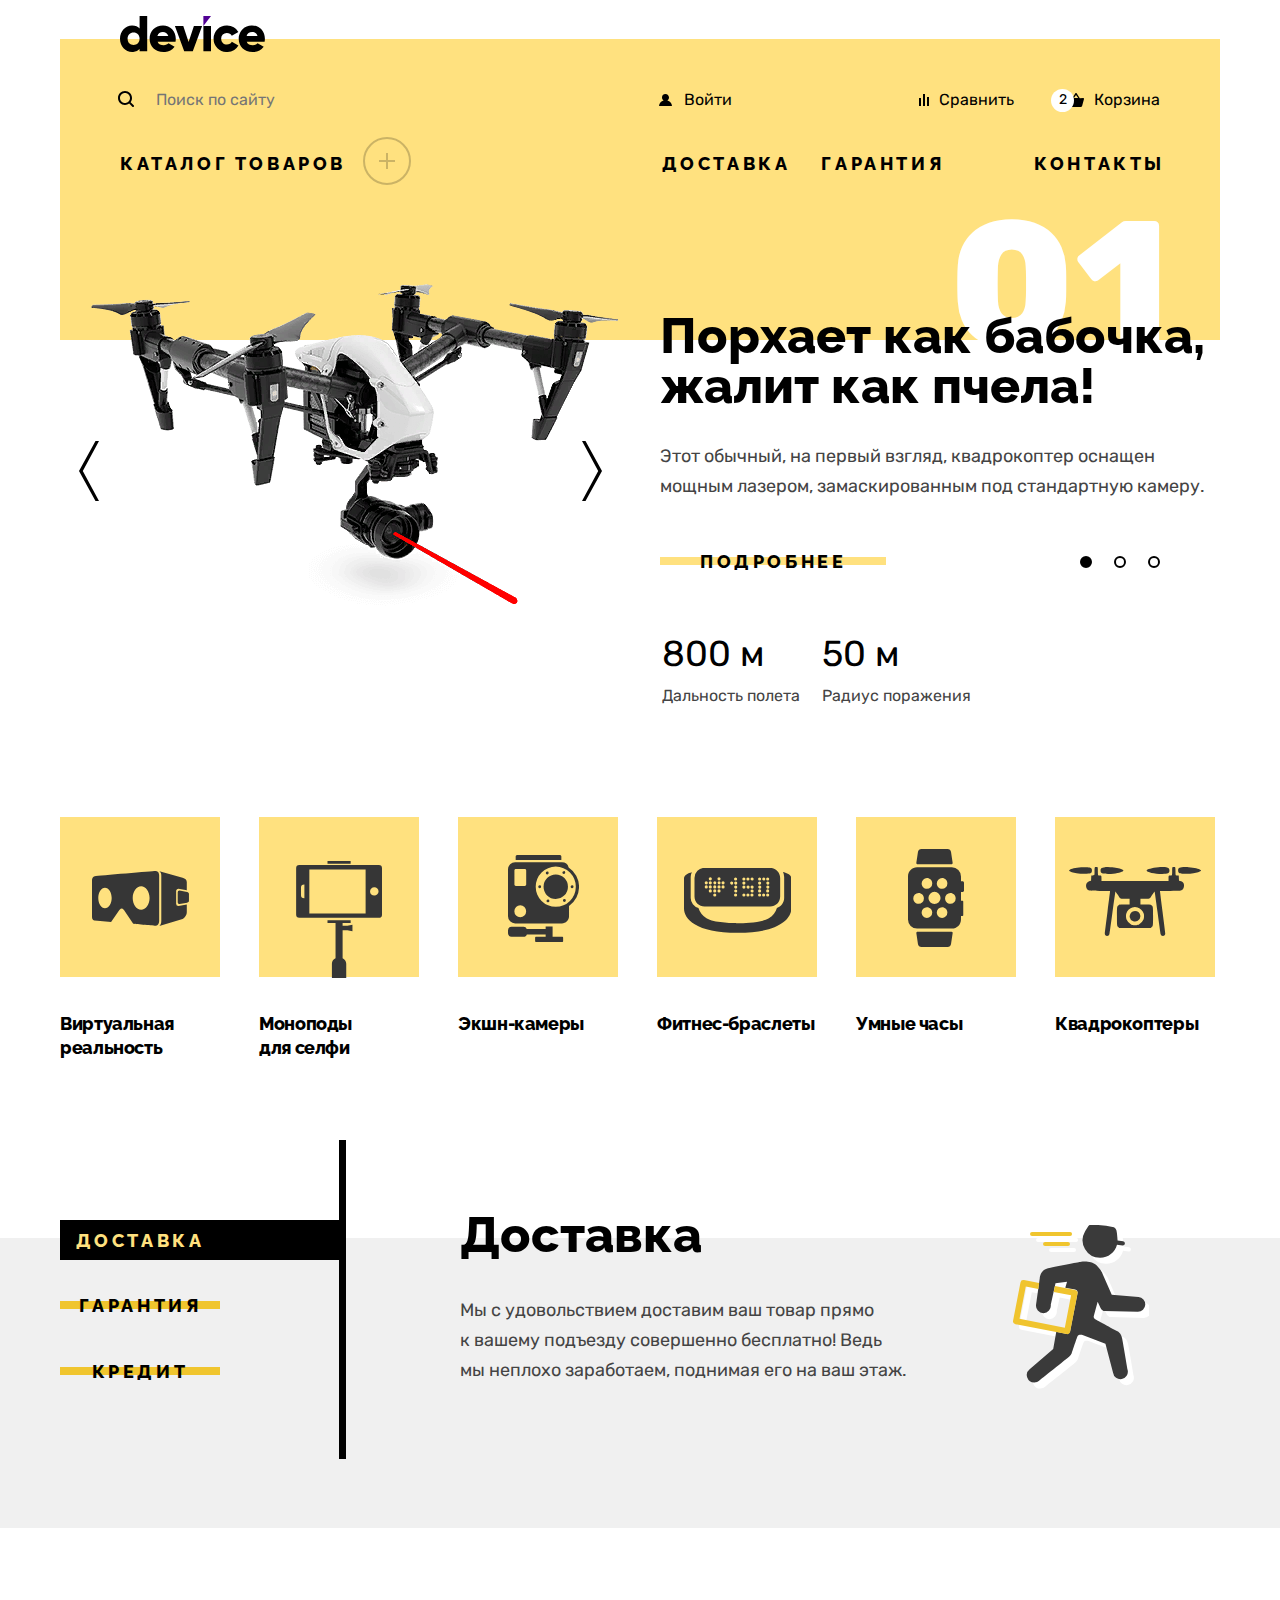
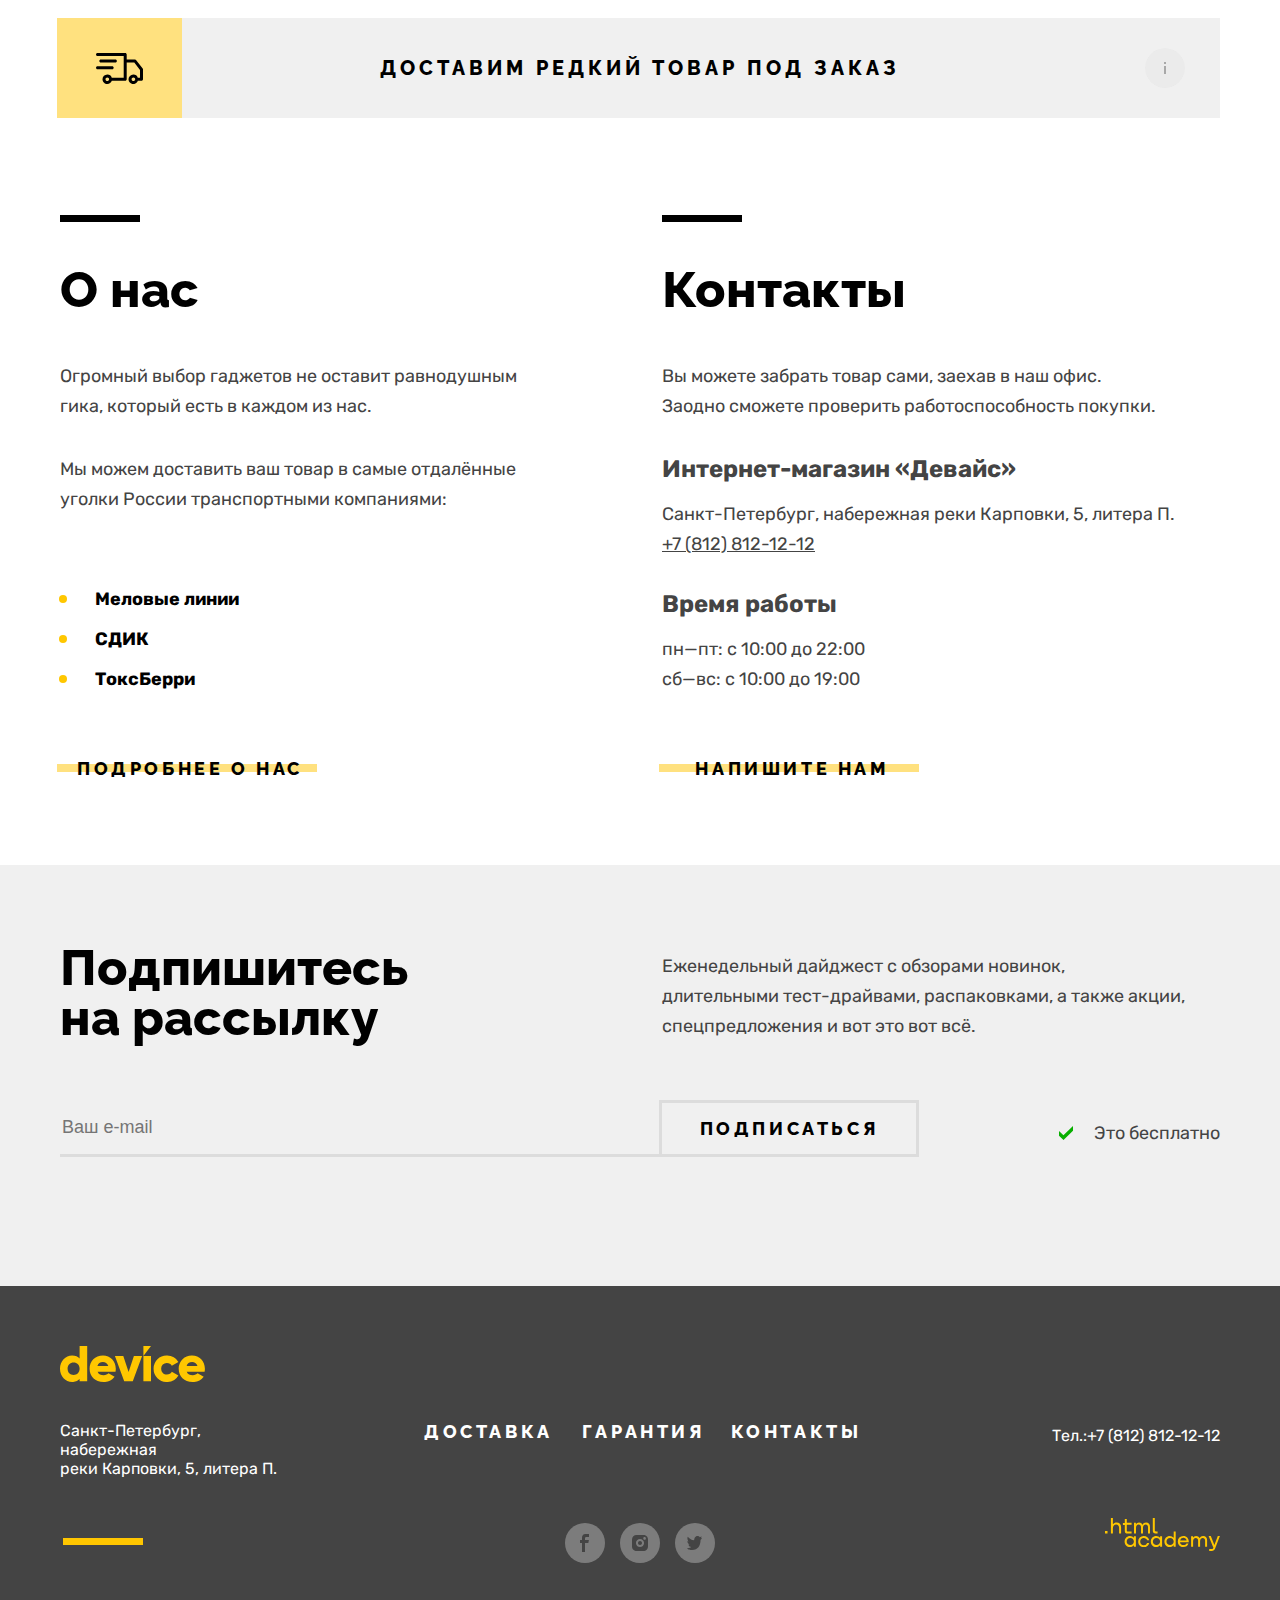
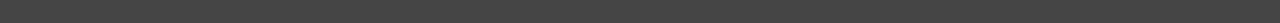
==== commit afb5ee2a: "правки на допуск" ====
--- a/index.html
+++ b/index.html
@@ -482,7 +482,7 @@
             </p>
           </div>
           <div class="newsletter-form-wrapper">
-          <form class="newsletter-form" action="#" method="post">
+          <form class="newsletter-form" action="https://echo.htmlacademy.ru/" method="post">
             <p class="newsletter-email">
               <label class="visually-hidden" for="newsletter-email">Введите ваш email.</label>
               <input
@@ -628,6 +628,7 @@
                 id="order-ammount"
                 name="order-ammount"
                 placeholder="0"
+                min="1"
                 required>
                 <button class="modal-ammount-btn modal-plus-button" type="button"></button>
               </div>
--- a/css/styles.css
+++ b/css/styles.css
@@ -38,6 +38,7 @@
   margin: 0;
   display: flex;
   min-height: 100%;
+  min-width: 1160px;
   flex-direction: column;
   font-family: "Rubik", "Arial", sans-serif;
   font-style: normal;
@@ -532,6 +533,10 @@
   outline: none;
 }
 
+.user-navigation-link:focus-visible + .dropdown-catalog {
+  display: grid;
+}
+
 .shipping-link:active,
 .warranty-link:active,
 .contacts-link:active {
@@ -572,7 +577,7 @@
 
 .dropdown-catalog-link {
   display: block;
-
+  width: max-content;
   border-radius: 20px;
   font-size: 16px;
   line-height: 18px;
@@ -748,7 +753,7 @@
   display: flex;
   justify-content: space-between;
   padding-right: 60px;
-  margin-bottom: 70px;
+  margin-bottom: 65px;
 }
 
 .slider-more {
@@ -855,6 +860,7 @@
   color: #000000;
   text-decoration: none;
   cursor: pointer;
+  white-space: nowrap;
 }
 
 
@@ -903,6 +909,7 @@
 }
 
 .catalogue-menu-item {
+  min-width: 160px;
   margin-right: 39px;
   margin-bottom: 20px;
 }
@@ -1175,7 +1182,7 @@
 .about-us-and-contacts {
   display: flex;
   justify-content: space-between;
-  margin-bottom: 80px;
+  margin-bottom: 85px;
   padding-top: 37px;
 }
 
@@ -1218,7 +1225,7 @@
   margin-bottom: 0;
   padding-left: 30px;
   padding-right: 35px;
-  padding-top: 15px;
+  padding-top: 8px;
 }
 
 
@@ -1303,7 +1310,7 @@
 }
 
 .extra-shipping:active {
-  color: rgba(220px, 220px, 220px, 0.5);
+  color: rgba(220, 220, 220, 0.5);
 }
 
 
@@ -1377,7 +1384,7 @@
 .description {
   display: block;
   margin-top: 0;
-  margin-bottom: 35px;
+  margin-bottom: 33px;
 }
 
 
@@ -1422,11 +1429,11 @@
 }
 
 .feedback {
+  margin-top: 65px;
+}
+
+.more {
   margin-top: 70px;
-}
-
-.more {
-  margin-top: 75px;
 }
 
 .feedback::before,
@@ -1519,10 +1526,12 @@
 
 .main-newsletter-email:not(:placeholder-shown) {
   border-bottom: 3px solid #000000;
+  background-color: transparent;
 }
 
 .main-newsletter-email:active {
   border-bottom: 3px solid #000000;
+  background-color: transparent;
 }
 
 
@@ -1613,7 +1622,7 @@
 .footer-content-wrapper {
   display: flex;
   justify-content: space-between;
-  margin-bottom: 45px;
+  margin-bottom: 40px;
 }
 
 .footer-navigation {
@@ -1707,9 +1716,9 @@
   flex-wrap: wrap;
   justify-content: center;
   width: 400px;
-  margin-right: 245px;
-
-  margin-top: 0;
+  margin-right: 248px;
+
+  margin-top: 5px;
   margin-bottom: 0;
   padding-inline-start: 0;
   list-style-type: none;
@@ -1870,8 +1879,9 @@
 
 .inner-header {
   margin-top: 0;
+  box-sizing: border-box;
   margin-bottom: 40px;
-  padding-left: 120px;
+  padding-left: 60px;
 }
 
 .inner-header h2 {
@@ -1962,6 +1972,7 @@
 
 .catalog-grid-container::after {
   content: "";
+  z-index: -1;
   background: linear-gradient(180deg, #ebebeb 70px, transparent 70px);
 }
 
@@ -2360,6 +2371,7 @@
 
 
 .filter-button {
+  min-width: 100%;
   position: relative;
   border: 0;
   padding: 0 40px;
@@ -2529,6 +2541,20 @@
   cursor: pointer;
 }
 
+.new-product::before {
+  position: absolute;
+  content: "";
+  display: block;
+  z-index: 1;
+  top: 27px;
+  right: 30px;
+  width: 60px;
+  height: 60px;
+  background: url("../img/new-product.svg") no-repeat;
+  background-color: transparent;
+
+}
+
 .product-card:hover .product-card-more {
   display: block;
 }
@@ -2570,6 +2596,10 @@
   transform: scaleY(6);
 }
 
+.product-card-more:focus-visible {
+  outline: none;
+}
+
 .product-card-more:focus-visible::before {
   background-color: #af4fff;
   outline: none;
@@ -2616,7 +2646,7 @@
 .product-card-price {
   margin-top: 0;
   margin-bottom: 0;
-  padding-left: 58px;
+  padding-left: 55px;
 
   line-height: 22px;
   color: #444444;
@@ -2714,7 +2744,11 @@
 
 .pagination-prev:hover,
 .pagination-next-link:hover {
-  background-color: rgba(220px, 220px, 220px, 1);
+  background-color: rgba(220, 220, 220, 1);
+}
+
+.pagination-number:hover {
+  color: #000000;
 }
 
 .pagination-prev:focus-visible {
@@ -2731,8 +2765,12 @@
 
 .pagination-prev:active,
 .pagination-next-link:active {
-  background-color: rgba(220px, 220px, 220px, 1);
+  background-color: rgba(220, 220, 220, 1);
   color: #9a9a9a;
+}
+
+.pagination-number:active {
+  color: rgba(0, 0, 0, 0.1);
 }
 
 
@@ -2854,7 +2892,7 @@
   font-weight: 400;
   line-height: 20px;
   letter-spacing: 0;
-  color: rgba (0, 0, 0, 0.6);
+  color: rgba(0, 0, 0, 0.6);
   cursor: pointer;
 }
 
@@ -2904,7 +2942,7 @@
   font-weight: 400;
   line-height: 20px;
   letter-spacing: 0;
-  color: rgba (0, 0, 0, 0.6);
+  color: rgba(0, 0, 0, 0.6);
   cursor: pointer;
 }
 
@@ -2949,7 +2987,7 @@
   padding: 19px;
   box-sizing: border-box;
   background-color: #000000;
-  box-shadow: 0 10 0 0 rgba(0, 0, 0, 0.1);
+  box-shadow: 0 10px 0 0 rgba(0, 0, 0, 0.1);
 
   font-family: "Rubik";
   font-size: 16px;
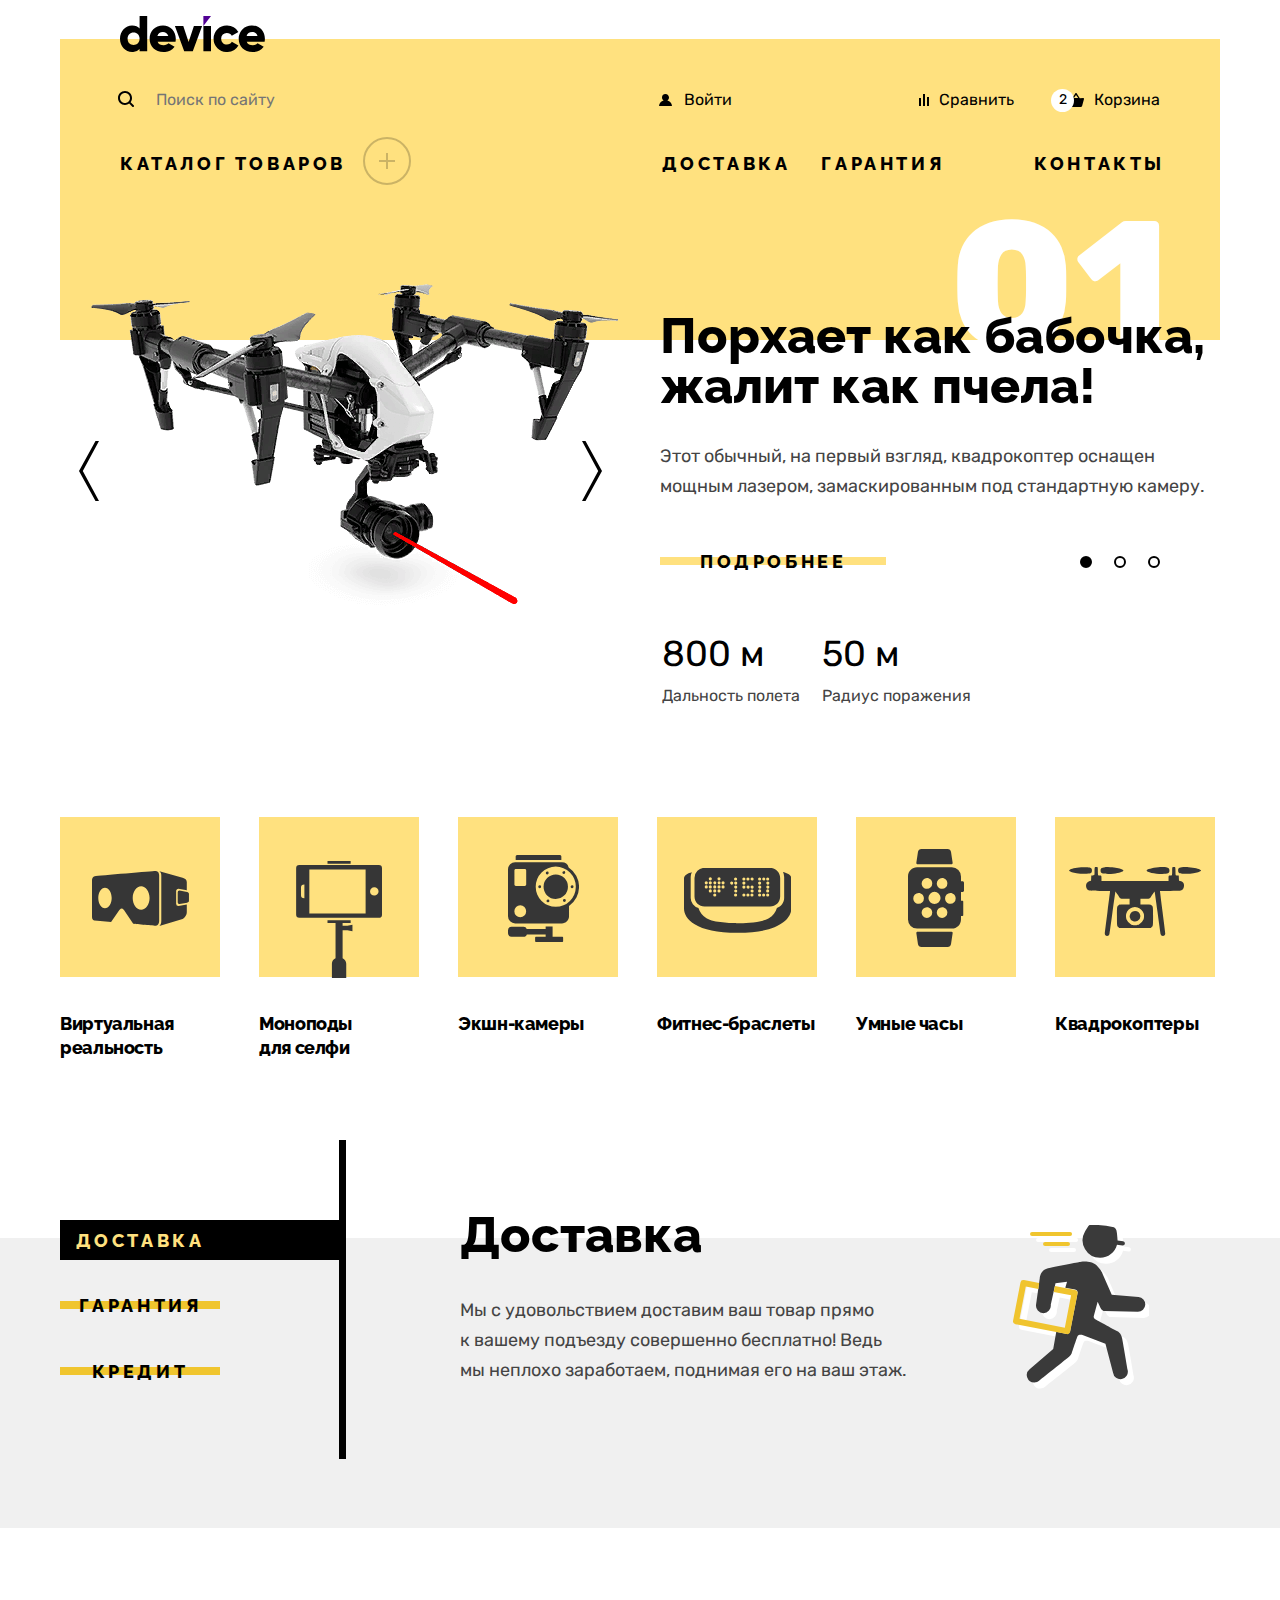
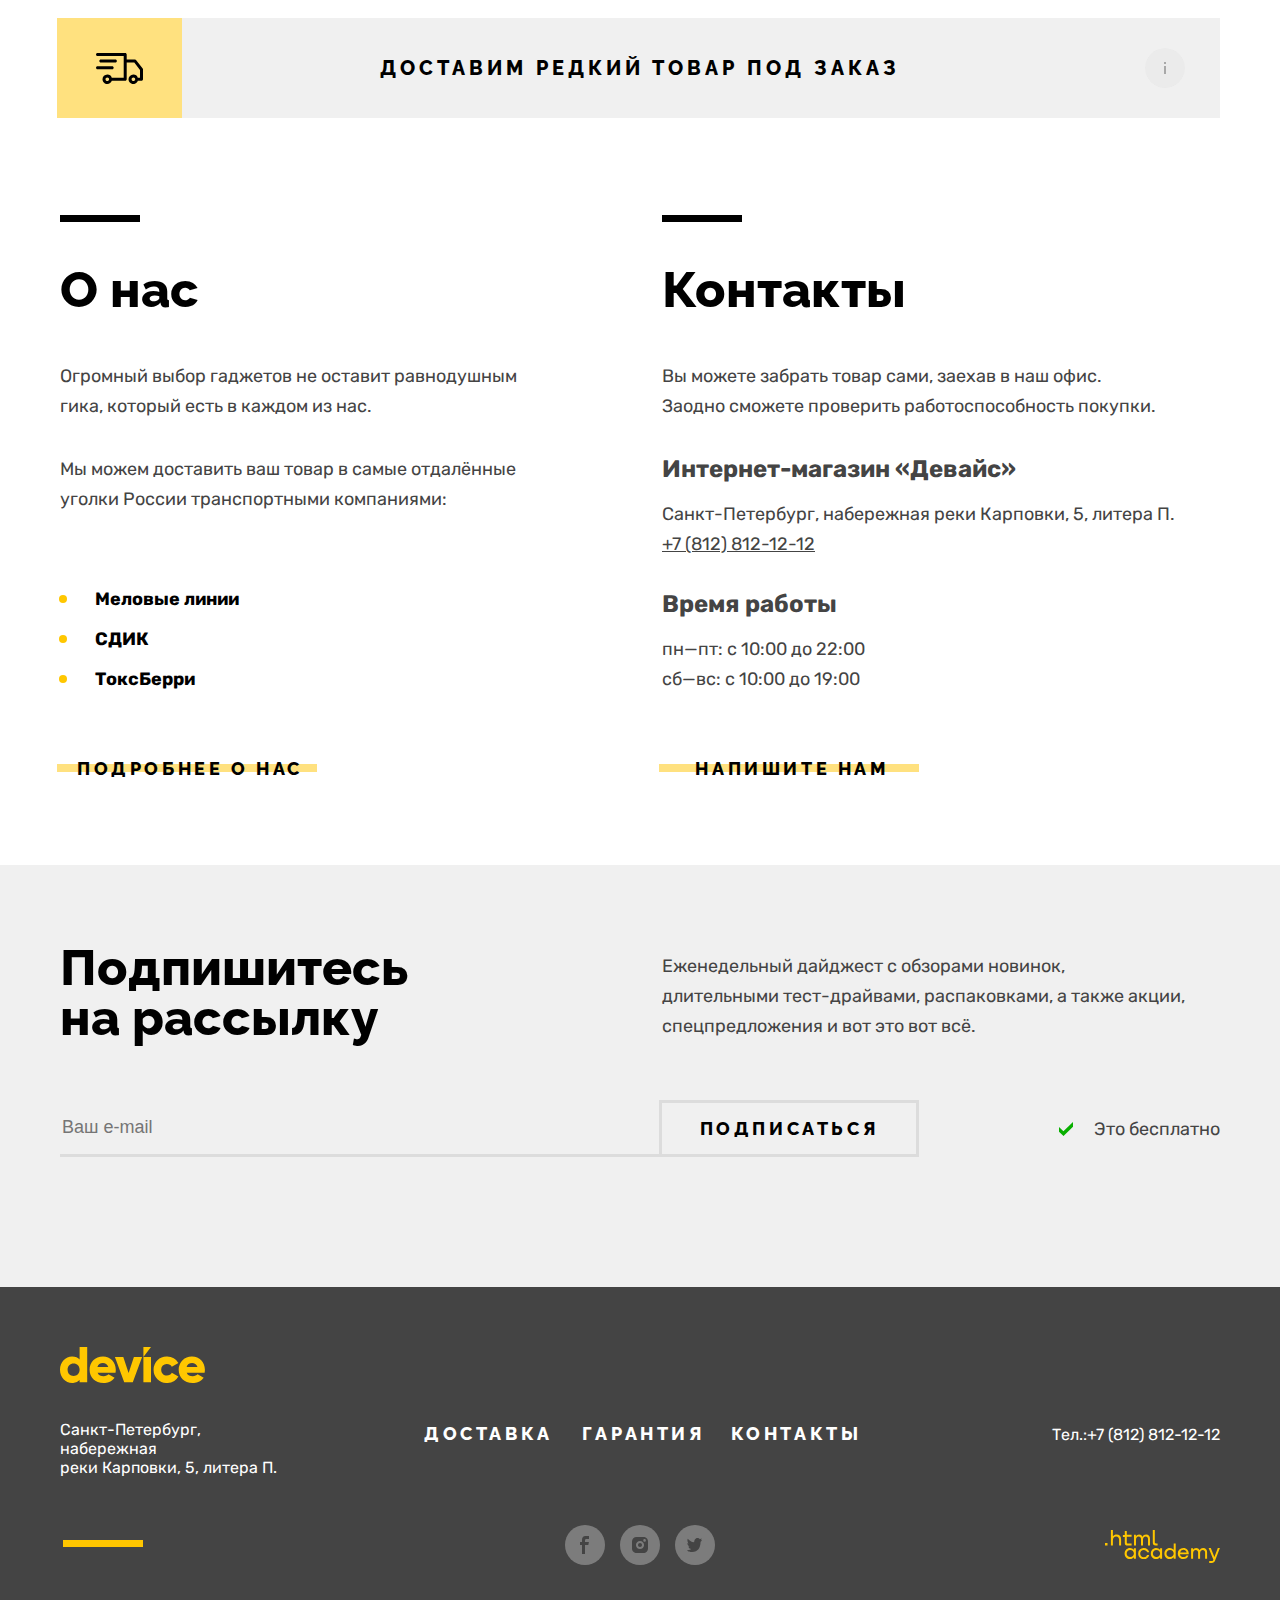
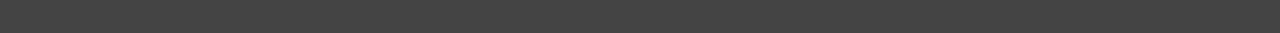
==== commit 4efdb0e2: "правки" ====
--- a/index.html
+++ b/index.html
@@ -12,7 +12,7 @@
       <h1 class="visually-hidden">Интернет-магазин Девайс</h1>
       <a class="header-logo" href="index.html">
         <img
-          src="img/logo_header.svg"
+          src="img/logo-header.svg"
           width="145"
           height="36"
           class="header-logo-img"
@@ -27,7 +27,8 @@
             <input class="input-header-search"
             name="search"
             placeholder="Поиск по сайту"
-            type="search" />
+            type="search"
+            />
             <button class="header-search-button" type="submit">Найти</button>
           </form>
 
@@ -412,6 +413,7 @@
       </div>
 
       <section class="extra-shipping-wrapper content-container">
+        <h2 class="visually-hidden">Дополнительная услуга.</h2>
         <a class="extra-shipping" href="#">доставим редкий товар под заказ
           <i class="etra-shipping-info-icon"></i>
         </a>
@@ -511,7 +513,7 @@
         <div class="footer-logo-wrapper">
           <a class="footer-logo" href="index.html">
             <img
-              src="img/logo_footer.svg"
+              src="img/logo-footer.svg"
               width="145"
               height="36"
               class="footer-logo"
@@ -576,6 +578,7 @@
           <span class="visually-hidden">Закрыть</span>
         </button>
         <section class="modal-content">
+          <h3 class="visually-hidden">Форма заказа</h3>
           <form class="special-order-form" action="https://echo.htmlacademy.ru/" method="post">
             <p class="field-group">
               <label class="client-name" for="client-name">Ваше имя</label>
--- a/css/styles.css
+++ b/css/styles.css
@@ -116,7 +116,7 @@
   padding: 10px 10px 10px 50px;
   box-sizing: border-box;
 
-  background: url("../img/nav_header/search.svg") no-repeat 12px 10px;
+  background: url("../img/nav-header/search.svg") no-repeat 12px 10px;
   background-color: transparent;
   border: 2px solid transparent;
   border-top-left-radius: 20px;
@@ -143,6 +143,21 @@
   border-top-right-radius: 20px;
   border-bottom-right-radius: 20px;
   cursor: pointer;
+
+  font-family: "Rubik";
+  font-size: 16px;
+  font-style: normal;
+  font-weight: 400;
+  line-height: 19px;
+
+}
+
+.input-header-search:placeholder-shown {
+  color: rgba(0, 0, 0, 0.3);
+}
+
+.input-header-search:placeholder-shown:hover::placeholder {
+  color: rgba(0, 0, 0, 0.6);
 }
 
 
@@ -233,7 +248,7 @@
 .login-link::before {
   display: block;
   content: "";
-  background-image: url("../img/nav_header/login.svg");
+  background-image: url("../img/nav-header/login.svg");
   width: 13px;
   height: 12px;
   margin-right: 12px;
@@ -247,7 +262,7 @@
 .compare-link::before {
   display: block;
   content: "";
-  background-image: url("../img/nav_header/compare.svg");
+  background-image: url("../img/nav-header/compare.svg");
   width: 10px;
   height: 12px;
   margin-right: 10px;
@@ -265,7 +280,7 @@
 .basket-link::before {
   display: block;
   content: "";
-  background-image: url("../img/nav_header/basket.svg");
+  background-image: url("../img/nav-header/basket.svg");
   width: 16px;
   height: 14px;
   margin-right: 10px;
@@ -480,7 +495,7 @@
   width: 14px;
   height: 14px;
   padding: 15px;
-  background-image: url("../img/nav_header/catalog-btn.svg");
+  background-image: url("../img/nav-header/catalog-btn.svg");
   background-repeat: no-repeat;
   border: 2px solid #000000;
   border-radius: 50%;
@@ -496,7 +511,7 @@
 }
 
 .header-catalogue-link:hover::before {
-  background-image: url("../img/nav_header/cat-btn-hov.svg");
+  background-image: url("../img/nav-header/cat-btn-hov.svg");
   opacity: 1;
 }
 
@@ -505,7 +520,7 @@
 }
 
 .header-catalogue-link:active::before {
-  background-image: url("../img/nav_header/cat-btn-hov.svg");
+  background-image: url("../img/nav-header/cat-btn-hov.svg");
 }
 
 .shipping-link {
@@ -909,7 +924,7 @@
 }
 
 .catalogue-menu-item {
-  min-width: 160px;
+  max-width: 160px;
   margin-right: 39px;
   margin-bottom: 20px;
 }
@@ -922,7 +937,7 @@
 .catalogue-menu-link {
   position: relative;
   display: block;
-  min-width: 160px;
+  max-width: 160px;
 
   font-family: "Raleway";
   font-weight: 800;
@@ -976,42 +991,42 @@
 
 .vr::after {
 
-  background-image: url("../img/catalog_menu/vr.svg");
+  background-image: url("../img/catalog-menu/vr.svg");
   background-repeat: no-repeat;
   background-position: center;
 }
 
 .monopods::after {
 
-  background-image: url("../img/catalog_menu/monopods.svg");
+  background-image: url("../img/catalog-menu/monopods.svg");
   background-repeat: no-repeat;
   background-position: bottom;
 }
 
 .cameras::after {
   left: 5px;
-  background-image: url("../img/catalog_menu/action_cams.svg");
+  background-image: url("../img/catalog-menu/action-cams.svg");
   background-repeat: no-repeat;
   background-position: center;
 }
 
 .fitness-tracker::after {
   top: 3px;
-  background-image: url("../img/catalog_menu/fitness_trackers.svg");
+  background-image: url("../img/catalog-menu/fitness-trackers.svg");
   background-repeat: no-repeat;
   background-position: center;
 }
 
 .smart-watch::after {
 
-  background-image: url("../img/catalog_menu/smart_watch.svg");
+  background-image: url("../img/catalog-menu/smart-watch.svg");
   background-repeat: no-repeat;
   background-position: center;
 }
 
 .copters::after {
   top: 4px;
-  background-image: url("../img/catalog_menu/quadcopters.svg");
+  background-image: url("../img/catalog-menu/quadcopters.svg");
   background-repeat: no-repeat;
   background-position: center;
 }
@@ -1115,6 +1130,7 @@
 .tablist-section {
   position: relative;
   padding-left: 120px;
+  box-sizing: border-box;
 }
 
 .tablist-section p {
@@ -1126,6 +1142,18 @@
   margin-top: 0;
   margin-bottom: 35px;
   position: relative;
+}
+
+.tab-shipping-info {
+  max-width: 573px;
+}
+
+.tab-warranty-info {
+  max-width: 600px;
+}
+
+.tab-credit-info {
+  max-width: 579px;
 }
 
 
@@ -1284,7 +1312,7 @@
   left: -8px;
   width: 125px;
   height: 100px;
-  background: url("../img/special_delivery.svg") no-repeat transparent;
+  background: url("../img/special-delivery.svg") no-repeat transparent;
   background-position: center;
 }
 
@@ -1358,7 +1386,7 @@
   min-width: 1160px;
   background-color: #f0f0f0;
   padding-top: 78px;
-  padding-bottom: 120px;
+  padding-bottom: 130px;
 }
 
 .newsletter-container {
@@ -1575,6 +1603,8 @@
 }
 
 .newsletter-email-description {
+  margin-top: 0;
+  margin-bottom: 0;
   position: relative;
   display: flex;
   align-items: center;
@@ -1588,7 +1618,7 @@
   left: -21px;
   width: 14px;
   height: 14px;
-  background: url("../img/check_green.svg") no-repeat;
+  background: url("../img/check-green.svg") no-repeat;
 }
 
 /*  footer  */
@@ -1606,7 +1636,7 @@
 }
 
 .footer-logo-wrapper {
-  margin-bottom: 35px;
+  margin-bottom: 33px;
 }
 
 .footer-logo-wrapper a {
@@ -1622,7 +1652,7 @@
 .footer-content-wrapper {
   display: flex;
   justify-content: space-between;
-  margin-bottom: 40px;
+  margin-bottom: 43px;
 }
 
 .footer-navigation {
@@ -1637,7 +1667,9 @@
 }
 
 .footer-nav-link {
+  display: block;
   padding: 10px 20px;
+  margin-top: -9px;
   border: 2px solid transparent;
   border-radius: 20px;
 
@@ -1704,7 +1736,7 @@
 .socials-htmlacademy-wrapper::before {
   content: "";
   position: absolute;
-  bottom: 40%;
+  bottom: 50%;
   left: 3px;
   width: 80px;
   height: 7px;
@@ -1805,13 +1837,13 @@
   width: 135px;
   height: 53px;
   padding: 20px;
-  background-image: url("../img/htmlacademy_logo.svg");
+  background-image: url("../img/htmlacademy-logo.svg");
   background-repeat: no-repeat;
   background-position: center;
 }
 
 .footer-academy-link:hover::before {
-  background-image: url("../img/htmlacademy_logo_hover.svg");
+  background-image: url("../img/htmlacademy-logo-hover.svg");
 }
 
 .footer-academy-link:focus-visible {
@@ -1824,7 +1856,7 @@
 }
 
 .footer-academy-link:active::before {
-  background-image: url("../img/htmlacademy_logo_hover.svg");
+  background-image: url("../img/htmlacademy-logo-hover.svg");
   opacity: 0.3;
 }
 
@@ -1856,7 +1888,7 @@
 
 .footer-hmltacademy {
   display: flex;
-  margin-top: -10px;
+  margin-top: 0;
   margin-right: -10px;
   margin-bottom: 0;
 }
@@ -1871,7 +1903,7 @@
 .compare-link-login::before {
   display: block;
   content: "";
-  background-image: url("../img/nav_header/compare.svg");
+  background-image: url("../img/nav-header/compare.svg");
   width: 10px;
   height: 12px;
   margin-right: 10px;
@@ -1880,7 +1912,7 @@
 .inner-header {
   margin-top: 0;
   box-sizing: border-box;
-  margin-bottom: 40px;
+  margin-bottom: 37px;
   padding-left: 60px;
 }
 
@@ -2182,7 +2214,7 @@
 .color-group::before {
   position: absolute;
   content: "";
-  top: -66px;
+  top: -61px;
   display: block;
   width: 200px;
   height: 2px;
@@ -2226,7 +2258,7 @@
   top: 3px;
   width: 10px;
   height: 10px;
-  background: url("../img/tick_black.svg") no-repeat;
+  background: url("../img/tick-black.svg") no-repeat;
 }
 
 .control-label {
@@ -2256,7 +2288,7 @@
   top: 3px;
   width: 10px;
   height: 10px;
-  background: url("../img/tick_black.svg") no-repeat;
+  background: url("../img/tick-black.svg") no-repeat;
   opacity: 0.5;
 }
 
@@ -2301,7 +2333,7 @@
   top: 3px;
   width: 10px;
   height: 10px;
-  background: url("../img/tick_black.svg") no-repeat;
+  background: url("../img/tick-black.svg") no-repeat;
   opacity: 0.2;
 }
 
@@ -2322,7 +2354,7 @@
 .bluetooth-group::before {
   position: absolute;
   content: "";
-  top: -66px;
+  top: -64px;
   display: block;
   width: 200px;
   height: 2px;
@@ -2441,7 +2473,6 @@
 
 
 .select-control {
-
   padding-right: 10px;
 
   font-family: "Rubik";
@@ -2450,7 +2481,10 @@
 
   background-color: transparent;
   border: 0;
-}
+
+}
+
+
 
 .select-control:hover {
   opacity: 0.6;
@@ -2525,7 +2559,7 @@
 .product-card-image {
   width: 360px;
   height: 380px;
-  margin-bottom: 20px;
+  margin-bottom: 22px;
   object-fit: contain;
 }
 
@@ -2680,7 +2714,7 @@
 .button-pagination-show-more {
   min-width: 760px;
   min-height: 55px;
-  margin-top: 45px;
+  margin-top: 47px;
   margin-bottom: 50px;
   border: 3px solid #e5e5e5;
   background-color: transparent;
